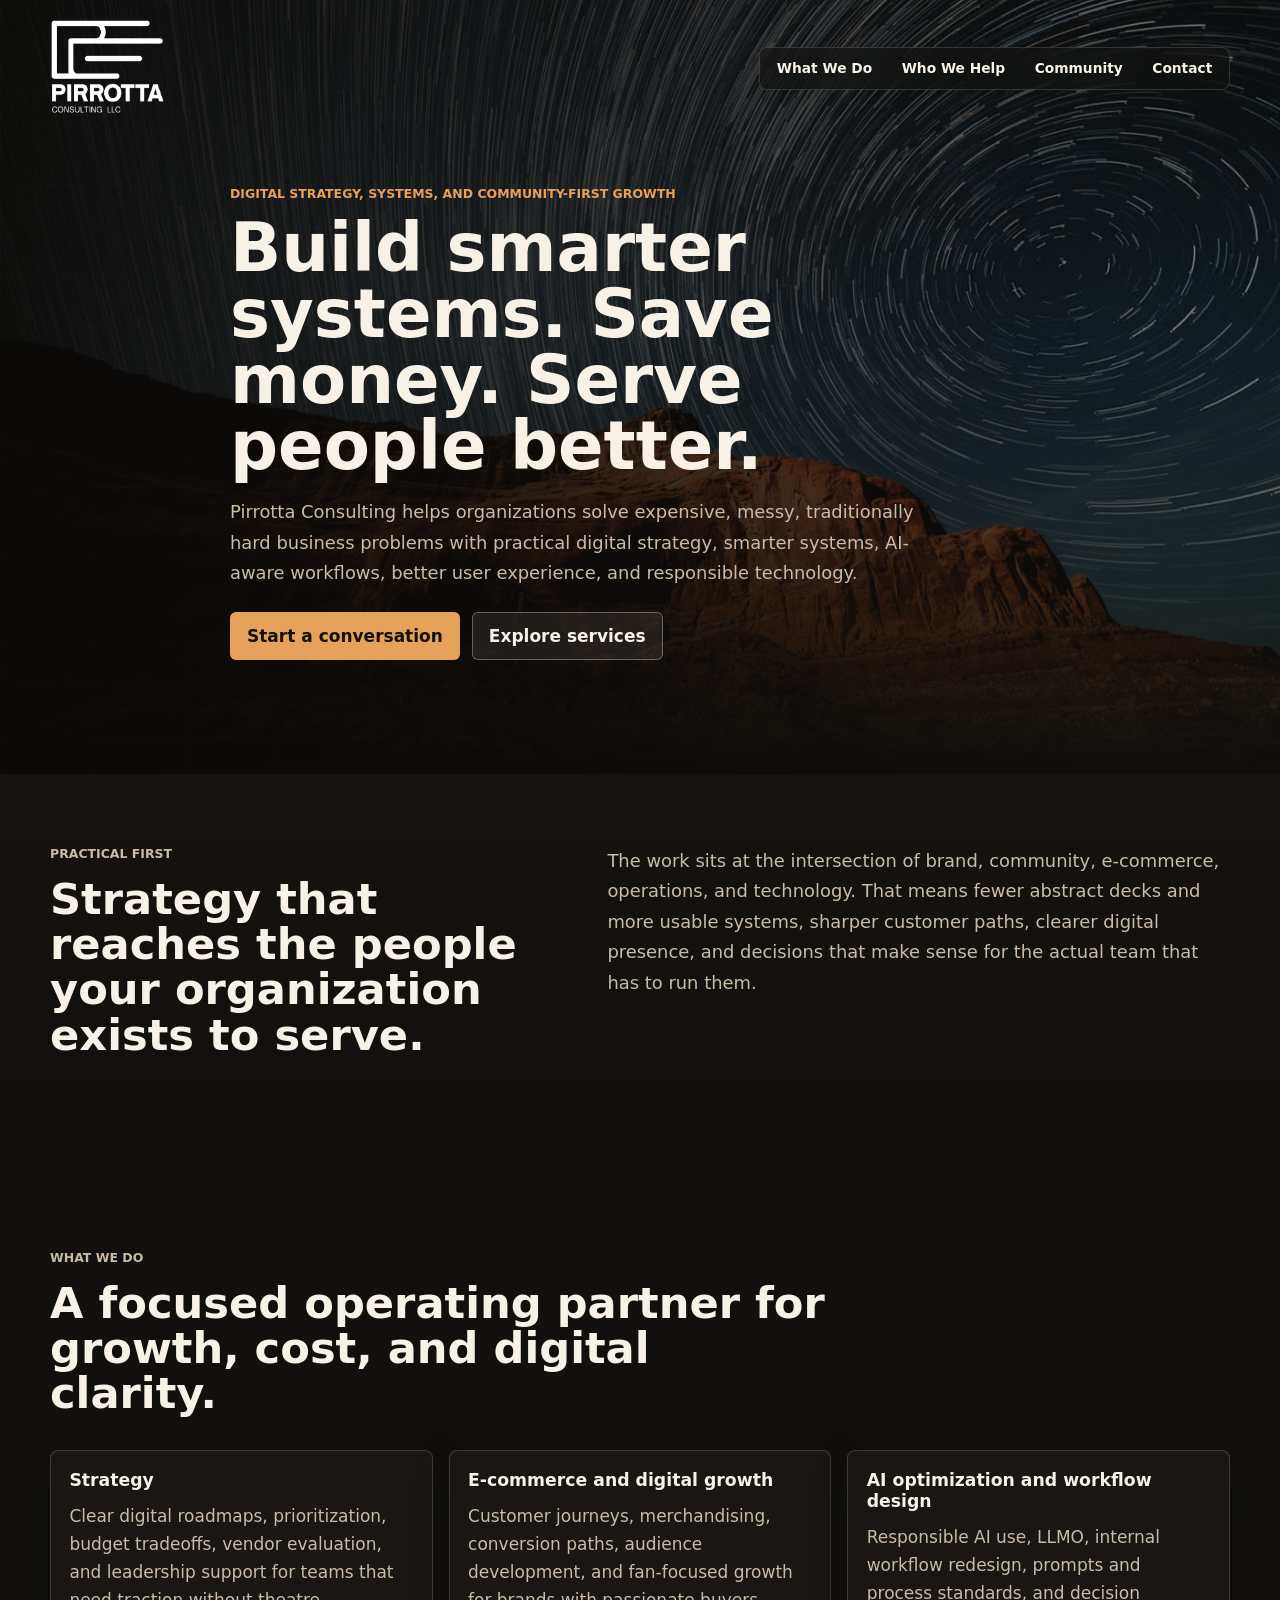
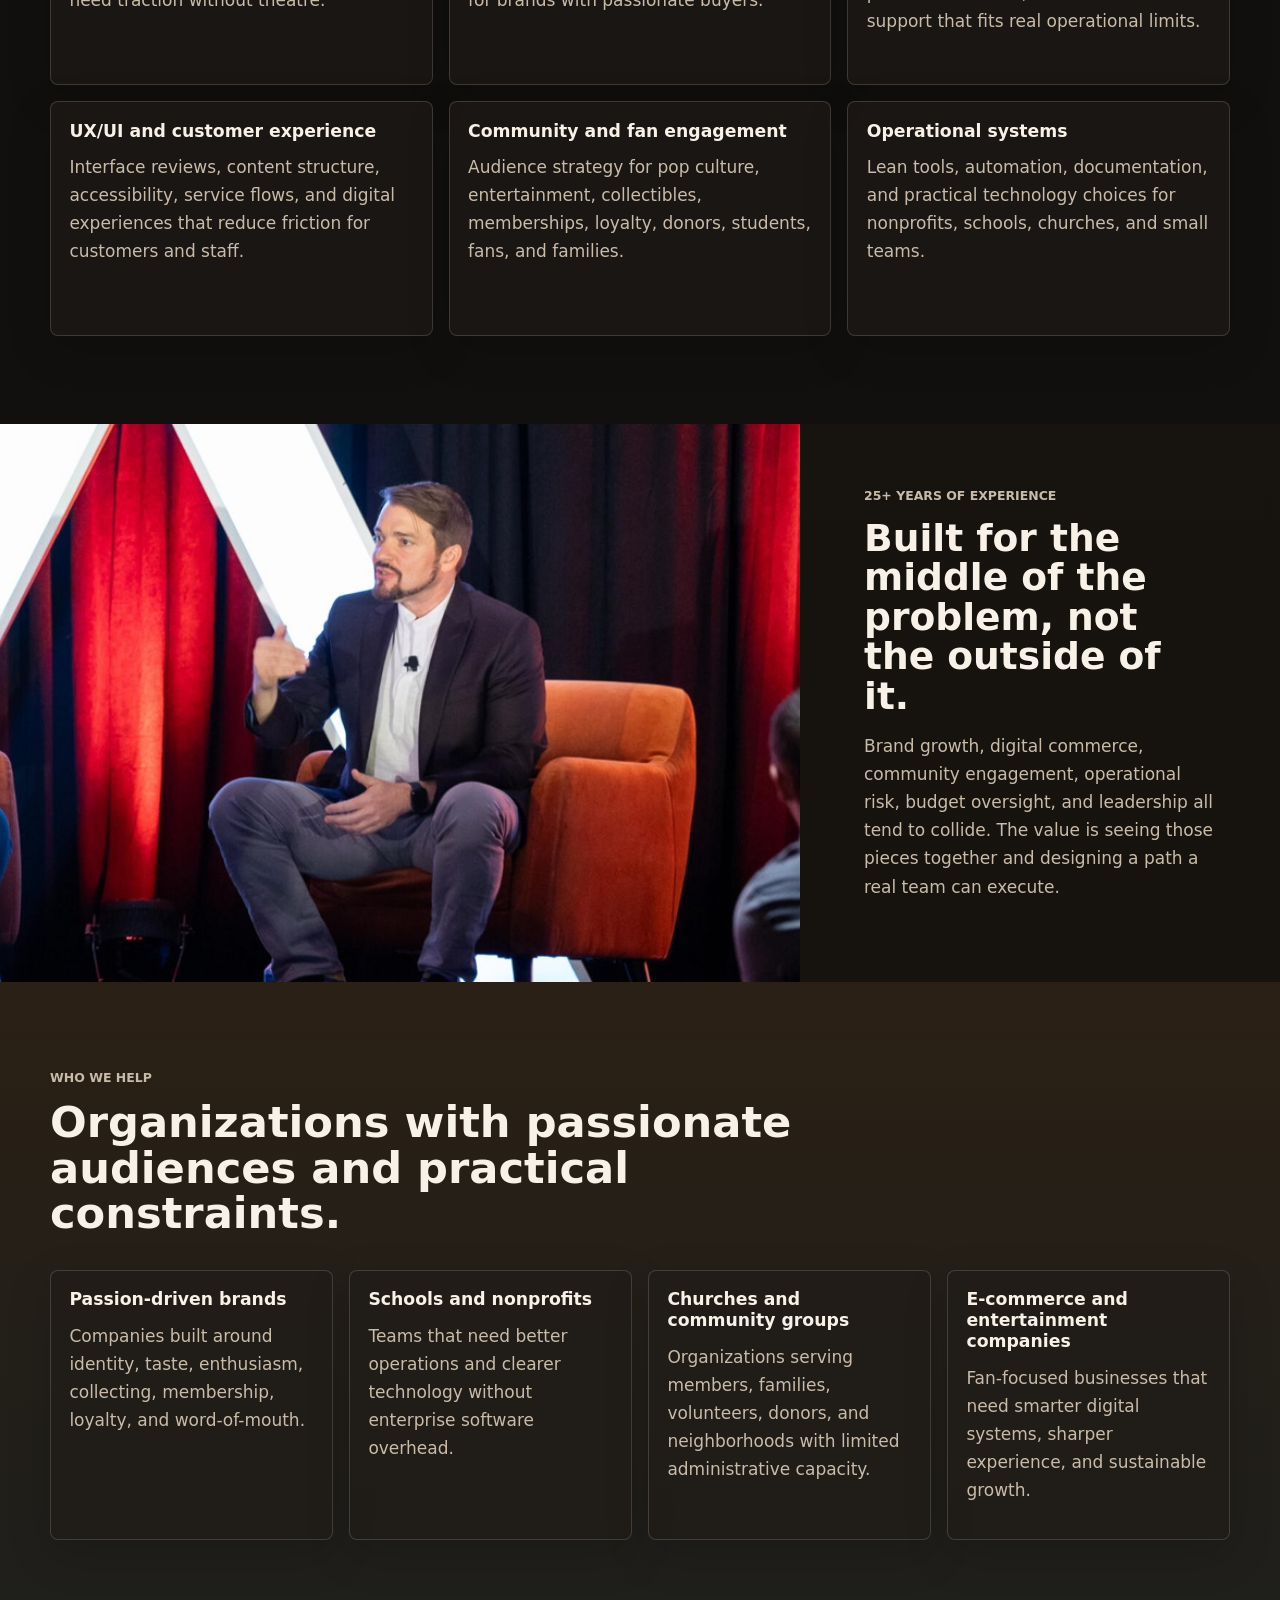
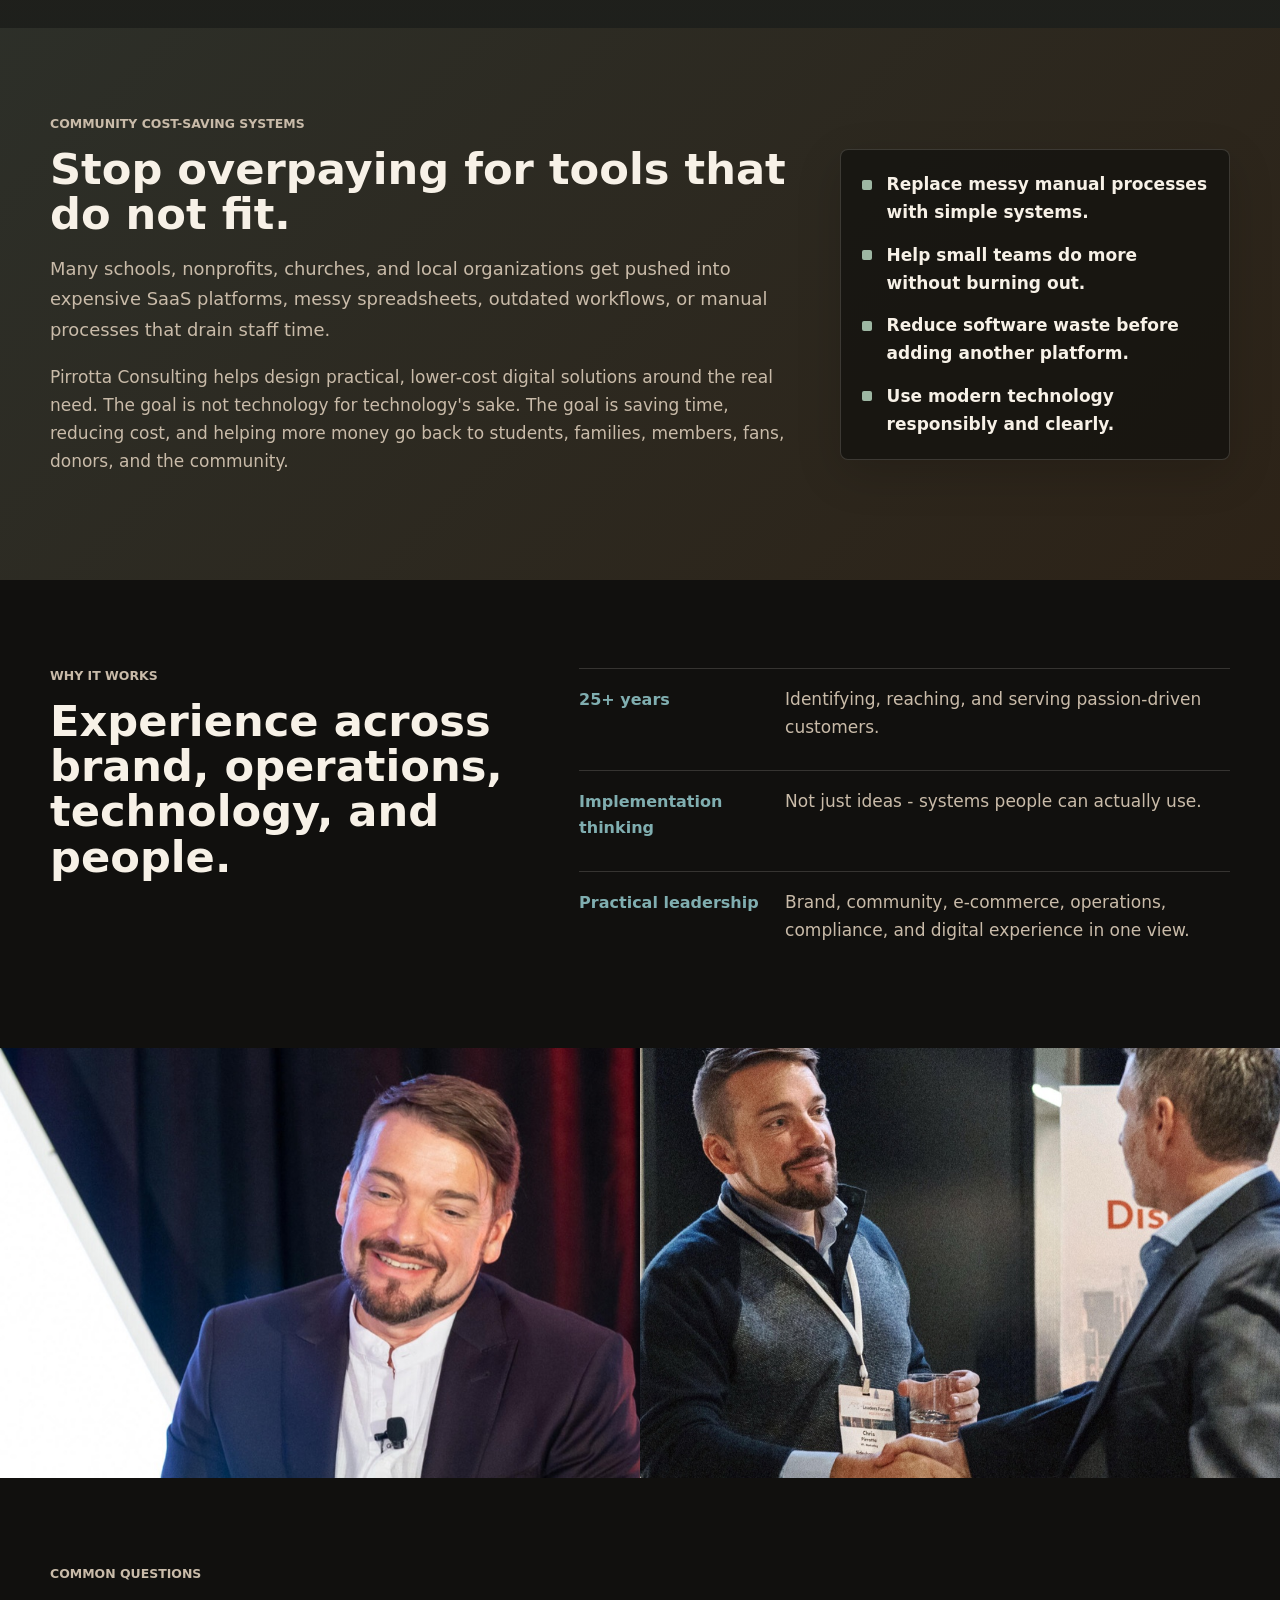
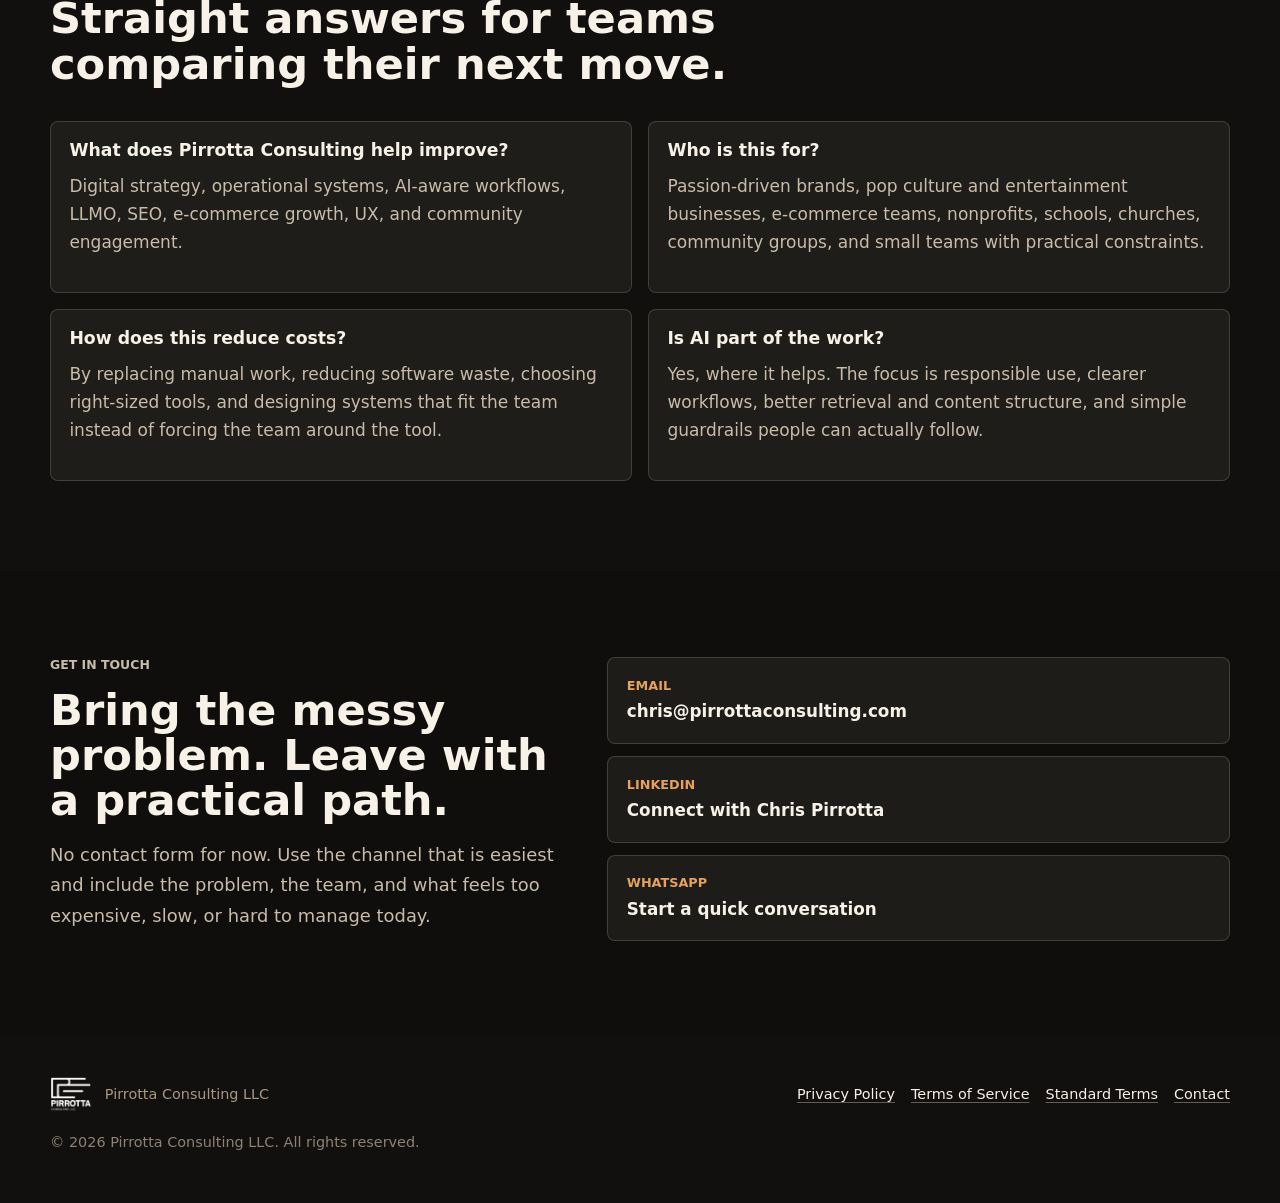
==== index.html @ d0bc9e45 "Improve image framing and discovery metadata" ====
<!doctype html>
<html lang="en">
  <head>
    <meta charset="utf-8">
    <meta name="viewport" content="width=device-width, initial-scale=1">
    <title>Pirrotta Consulting | Digital Strategy, Systems, and Community-First Growth</title>
    <meta name="description" content="Pirrotta Consulting helps passion-driven brands, nonprofits, schools, churches, and small teams build smarter systems, save money, and serve people better.">
    <meta name="author" content="Pirrotta Consulting LLC">
    <meta name="keywords" content="digital strategy, AI workflow design, LLMO, SEO, e-commerce consulting, nonprofit operations, school technology consulting, church systems, UX consulting, community engagement">
    <link rel="canonical" href="https://pirrottaconsulting.com/">
    <meta name="robots" content="index, follow">
    <link rel="alternate" type="text/markdown" href="https://pirrottaconsulting.com/llms.txt" title="LLM-readable summary for Pirrotta Consulting">
    <meta property="og:site_name" content="Pirrotta Consulting">
    <meta property="og:locale" content="en_US">
    <meta property="og:title" content="Pirrotta Consulting | Build smarter systems. Save money. Serve people better.">
    <meta property="og:description" content="Practical digital strategy, AI-aware workflows, e-commerce growth, UX, and operational systems for passion-driven and community-serving teams.">
    <meta property="og:type" content="website">
    <meta property="og:url" content="https://pirrottaconsulting.com/">
    <meta property="og:image" content="https://pirrottaconsulting.com/assets/images/open-graph.jpg">
    <meta property="og:image:width" content="1200">
    <meta property="og:image:height" content="675">
    <meta name="twitter:card" content="summary_large_image">
    <meta name="twitter:title" content="Pirrotta Consulting | Digital Strategy, Systems, and Community-First Growth">
    <meta name="twitter:description" content="Build smarter systems. Save money. Serve people better.">
    <meta name="twitter:image" content="https://pirrottaconsulting.com/assets/images/open-graph.jpg">
    <meta name="theme-color" content="#11100e">
    <link rel="icon" type="image/png" href="assets/images/favicon.png">
    <link rel="apple-touch-icon" href="assets/images/apple-touch-icon.png">
    <link rel="stylesheet" href="assets/css/styles.css?v=20260518-2">
    <script type="application/ld+json">
      {
        "@context": "https://schema.org",
        "@graph": [
          {
            "@type": "ProfessionalService",
            "@id": "https://pirrottaconsulting.com/#organization",
            "name": "Pirrotta Consulting LLC",
            "url": "https://pirrottaconsulting.com/",
            "image": "https://pirrottaconsulting.com/assets/images/open-graph.jpg",
            "description": "Digital strategy, smarter systems, AI-aware workflow design, UX, e-commerce growth, LLMO, SEO, and operational consulting for passion-driven and community-serving organizations.",
            "slogan": "Build smarter systems. Save money. Serve people better.",
            "areaServed": ["United States", "Pennsylvania", "Allentown"],
            "serviceType": [
              "Digital strategy",
              "AI-aware workflow design",
              "LLMO and SEO",
              "E-commerce growth",
              "UX and customer experience",
              "Nonprofit and school operational systems",
              "Community and fan engagement"
            ],
            "address": {
              "@type": "PostalAddress",
              "addressLocality": "Allentown",
              "addressRegion": "PA",
              "addressCountry": "US"
            },
            "sameAs": [
              "https://www.linkedin.com/in/chrispirrotta/"
            ]
          },
          {
            "@type": "WebSite",
            "@id": "https://pirrottaconsulting.com/#website",
            "url": "https://pirrottaconsulting.com/",
            "name": "Pirrotta Consulting",
            "publisher": {
              "@id": "https://pirrottaconsulting.com/#organization"
            },
            "inLanguage": "en-US"
          },
          {
            "@type": "FAQPage",
            "@id": "https://pirrottaconsulting.com/#faq",
            "mainEntity": [
              {
                "@type": "Question",
                "name": "What does Pirrotta Consulting help organizations improve?",
                "acceptedAnswer": {
                  "@type": "Answer",
                  "text": "Pirrotta Consulting helps organizations improve digital strategy, operational systems, AI-aware workflows, e-commerce growth, UX, SEO, LLMO, and community engagement."
                }
              },
              {
                "@type": "Question",
                "name": "Who does Pirrotta Consulting work with?",
                "acceptedAnswer": {
                  "@type": "Answer",
                  "text": "Pirrotta Consulting works with passion-driven brands, pop culture and entertainment businesses, e-commerce companies, nonprofits, schools, churches, community organizations, and small teams."
                }
              },
              {
                "@type": "Question",
                "name": "How can consulting reduce costs for nonprofits, schools, and community groups?",
                "acceptedAnswer": {
                  "@type": "Answer",
                  "text": "The work focuses on replacing manual processes, reducing software waste, choosing right-sized tools, improving workflows, and helping teams redirect more resources back into their mission and community."
                }
              }
            ]
          }
        ]
      }
    </script>
  </head>
  <body>
    <a class="skip-link" href="#main">Skip to content</a>

    <header class="site-header" aria-label="Primary">
      <a class="brand" href="/" aria-label="Pirrotta Consulting home">
        <img src="assets/images/pirrotta-consulting-logo.png" width="169" height="144" alt="Pirrotta Consulting LLC">
      </a>
      <nav class="site-nav" aria-label="Primary navigation">
        <a href="#work">What We Do</a>
        <a href="#who">Who We Help</a>
        <a href="#community">Community</a>
        <a href="#contact">Contact</a>
      </nav>
    </header>

    <main id="main">
      <section class="hero" aria-labelledby="hero-title">
        <div class="hero__media" aria-hidden="true"></div>
        <div class="hero__content">
          <p class="eyebrow">Digital strategy, systems, and community-first growth</p>
          <h1 id="hero-title">Build smarter systems. Save money. Serve people better.</h1>
          <p class="hero__intro">Pirrotta Consulting helps organizations solve expensive, messy, traditionally hard business problems with practical digital strategy, smarter systems, AI-aware workflows, better user experience, and responsible technology.</p>
          <div class="hero__actions" aria-label="Primary actions">
            <a class="button button--primary" href="mailto:chris@pirrottaconsulting.com?subject=Pirrotta%20Consulting%20inquiry">Start a conversation</a>
            <a class="button button--secondary" href="#work">Explore services</a>
          </div>
        </div>
      </section>

      <section class="section section--intro" aria-label="Positioning statement">
        <div class="section__inner split">
          <div>
            <p class="eyebrow">Practical first</p>
            <h2>Strategy that reaches the people your organization exists to serve.</h2>
          </div>
          <p class="lead">The work sits at the intersection of brand, community, e-commerce, operations, and technology. That means fewer abstract decks and more usable systems, sharper customer paths, clearer digital presence, and decisions that make sense for the actual team that has to run them.</p>
        </div>
      </section>

      <section class="section" id="work" aria-labelledby="work-title">
        <div class="section__inner">
          <div class="section-heading">
            <p class="eyebrow">What we do</p>
            <h2 id="work-title">A focused operating partner for growth, cost, and digital clarity.</h2>
          </div>
          <div class="card-grid card-grid--three">
            <article class="card">
              <h3>Strategy</h3>
              <p>Clear digital roadmaps, prioritization, budget tradeoffs, vendor evaluation, and leadership support for teams that need traction without theatre.</p>
            </article>
            <article class="card">
              <h3>E-commerce and digital growth</h3>
              <p>Customer journeys, merchandising, conversion paths, audience development, and fan-focused growth for brands with passionate buyers.</p>
            </article>
            <article class="card">
              <h3>AI optimization and workflow design</h3>
              <p>Responsible AI use, LLMO, internal workflow redesign, prompts and process standards, and decision support that fits real operational limits.</p>
            </article>
            <article class="card">
              <h3>UX/UI and customer experience</h3>
              <p>Interface reviews, content structure, accessibility, service flows, and digital experiences that reduce friction for customers and staff.</p>
            </article>
            <article class="card">
              <h3>Community and fan engagement</h3>
              <p>Audience strategy for pop culture, entertainment, collectibles, memberships, loyalty, donors, students, fans, and families.</p>
            </article>
            <article class="card">
              <h3>Operational systems</h3>
              <p>Lean tools, automation, documentation, and practical technology choices for nonprofits, schools, churches, and small teams.</p>
            </article>
          </div>
        </div>
      </section>

      <section class="feature-band" id="experience" aria-label="Experience">
        <div class="feature-band__image">
          <img src="assets/images/chris-pirrotta-affiliate-summit.jpg" width="1600" height="512" alt="Chris Pirrotta speaking on stage at Affiliate Summit 2023 in New York City" loading="lazy" decoding="async">
        </div>
        <div class="feature-band__copy">
          <p class="eyebrow">25+ years of experience</p>
          <h2>Built for the middle of the problem, not the outside of it.</h2>
          <p>Brand growth, digital commerce, community engagement, operational risk, budget oversight, and leadership all tend to collide. The value is seeing those pieces together and designing a path a real team can execute.</p>
        </div>
      </section>

      <section class="section section--warm" id="who" aria-labelledby="who-title">
        <div class="section__inner">
          <div class="section-heading">
            <p class="eyebrow">Who we help</p>
            <h2 id="who-title">Organizations with passionate audiences and practical constraints.</h2>
          </div>
          <div class="audience-grid">
            <article class="audience">
              <h3>Passion-driven brands</h3>
              <p>Companies built around identity, taste, enthusiasm, collecting, membership, loyalty, and word-of-mouth.</p>
            </article>
            <article class="audience">
              <h3>Schools and nonprofits</h3>
              <p>Teams that need better operations and clearer technology without enterprise software overhead.</p>
            </article>
            <article class="audience">
              <h3>Churches and community groups</h3>
              <p>Organizations serving members, families, volunteers, donors, and neighborhoods with limited administrative capacity.</p>
            </article>
            <article class="audience">
              <h3>E-commerce and entertainment companies</h3>
              <p>Fan-focused businesses that need smarter digital systems, sharper experience, and sustainable growth.</p>
            </article>
          </div>
        </div>
      </section>

      <section class="section section--community" id="community" aria-labelledby="community-title">
        <div class="section__inner community-layout">
          <div>
            <p class="eyebrow">Community cost-saving systems</p>
            <h2 id="community-title">Stop overpaying for tools that do not fit.</h2>
            <p class="lead">Many schools, nonprofits, churches, and local organizations get pushed into expensive SaaS platforms, messy spreadsheets, outdated workflows, or manual processes that drain staff time.</p>
            <p>Pirrotta Consulting helps design practical, lower-cost digital solutions around the real need. The goal is not technology for technology's sake. The goal is saving time, reducing cost, and helping more money go back to students, families, members, fans, donors, and the community.</p>
          </div>
          <div class="check-panel" aria-label="Community outcomes">
            <ul class="check-list">
              <li>Replace messy manual processes with simple systems.</li>
              <li>Help small teams do more without burning out.</li>
              <li>Reduce software waste before adding another platform.</li>
              <li>Use modern technology responsibly and clearly.</li>
            </ul>
          </div>
        </div>
      </section>

      <section class="section" aria-labelledby="why-title">
        <div class="section__inner split split--wide">
          <div>
            <p class="eyebrow">Why it works</p>
            <h2 id="why-title">Experience across brand, operations, technology, and people.</h2>
          </div>
          <div class="proof-list">
            <div class="proof-item">
              <strong>25+ years</strong>
              <span>Identifying, reaching, and serving passion-driven customers.</span>
            </div>
            <div class="proof-item">
              <strong>Implementation thinking</strong>
              <span>Not just ideas - systems people can actually use.</span>
            </div>
            <div class="proof-item">
              <strong>Practical leadership</strong>
              <span>Brand, community, e-commerce, operations, compliance, and digital experience in one view.</span>
            </div>
          </div>
        </div>
      </section>

      <section class="image-pair" id="experience-photos" aria-label="Speaking and consulting photography">
        <img src="assets/images/chris-pirrotta-speaking.jpg" width="1600" height="580" alt="Chris Pirrotta speaking at Affiliate Summit 2023" loading="lazy" decoding="async">
        <img src="assets/images/chris-pirrotta-gelf.jpg" width="1600" height="733" alt="Chris Pirrotta in conversation at GELF 2023 in New York City" loading="lazy" decoding="async">
      </section>

      <section class="section" id="faq" aria-labelledby="faq-title">
        <div class="section__inner">
          <div class="section-heading">
            <p class="eyebrow">Common questions</p>
            <h2 id="faq-title">Straight answers for teams comparing their next move.</h2>
          </div>
          <div class="faq-grid">
            <article class="faq-item">
              <h3>What does Pirrotta Consulting help improve?</h3>
              <p>Digital strategy, operational systems, AI-aware workflows, LLMO, SEO, e-commerce growth, UX, and community engagement.</p>
            </article>
            <article class="faq-item">
              <h3>Who is this for?</h3>
              <p>Passion-driven brands, pop culture and entertainment businesses, e-commerce teams, nonprofits, schools, churches, community groups, and small teams with practical constraints.</p>
            </article>
            <article class="faq-item">
              <h3>How does this reduce costs?</h3>
              <p>By replacing manual work, reducing software waste, choosing right-sized tools, and designing systems that fit the team instead of forcing the team around the tool.</p>
            </article>
            <article class="faq-item">
              <h3>Is AI part of the work?</h3>
              <p>Yes, where it helps. The focus is responsible use, clearer workflows, better retrieval and content structure, and simple guardrails people can actually follow.</p>
            </article>
          </div>
        </div>
      </section>

      <section class="section section--contact" id="contact" aria-labelledby="contact-title">
        <div class="section__inner contact-layout">
          <div>
            <p class="eyebrow">Get in touch</p>
            <h2 id="contact-title">Bring the messy problem. Leave with a practical path.</h2>
            <p class="lead">No contact form for now. Use the channel that is easiest and include the problem, the team, and what feels too expensive, slow, or hard to manage today.</p>
          </div>
          <div class="contact-actions" aria-label="Contact links">
            <a class="contact-link" href="mailto:chris@pirrottaconsulting.com?subject=Pirrotta%20Consulting%20inquiry">
              <span>Email</span>
              <strong>chris@pirrottaconsulting.com</strong>
            </a>
            <a class="contact-link" href="https://www.linkedin.com/in/chrispirrotta/">
              <span>LinkedIn</span>
              <strong>Connect with Chris Pirrotta</strong>
            </a>
            <a class="contact-link" href="https://wa.me/16103901028?text=Greetings">
              <span>WhatsApp</span>
              <strong>Start a quick conversation</strong>
            </a>
          </div>
        </div>
      </section>
    </main>

    <footer class="site-footer">
      <div class="footer-brand">
        <img src="assets/images/pirrotta-consulting-mark.png" width="90" height="76" alt="" aria-hidden="true">
        <p>Pirrotta Consulting LLC</p>
      </div>
      <nav class="footer-links" aria-label="Footer navigation">
        <a href="privacy.html">Privacy Policy</a>
        <a href="terms.html">Terms of Service</a>
        <a href="standard-terms.html">Standard Terms</a>
        <a href="mailto:chris@pirrottaconsulting.com?subject=Pirrotta%20Consulting%20inquiry">Contact</a>
      </nav>
      <p class="copyright">&copy; 2026 Pirrotta Consulting LLC. All rights reserved.</p>
    </footer>
  </body>
</html>
---- assets/css/styles.css ----
:root {
  color-scheme: dark;
  --ink: #f7f1e7;
  --muted: #c9bba9;
  --soft: #a99682;
  --black: #11100e;
  --deep: #181513;
  --panel: rgba(28, 24, 21, 0.86);
  --panel-solid: #201c18;
  --line: rgba(247, 241, 231, 0.16);
  --copper: #c98545;
  --copper-strong: #e6a15a;
  --sage: #9eb7a3;
  --teal: #80aeb0;
  --paper: #fbf4e9;
  --paper-ink: #251e18;
  --max: 1180px;
  --shadow: 0 24px 70px rgba(0, 0, 0, 0.32);
}

* {
  box-sizing: border-box;
}

html {
  scroll-behavior: smooth;
}

body {
  margin: 0;
  background: var(--black);
  color: var(--ink);
  font-family: Inter, ui-sans-serif, system-ui, -apple-system, BlinkMacSystemFont, "Segoe UI", sans-serif;
  font-size: 17px;
  line-height: 1.65;
  text-rendering: optimizeLegibility;
  -webkit-font-smoothing: antialiased;
}

img {
  display: block;
  max-width: 100%;
  height: auto;
}

a {
  color: inherit;
}

a:focus-visible,
button:focus-visible {
  outline: 3px solid var(--copper-strong);
  outline-offset: 4px;
}

::selection {
  background: var(--copper);
  color: #130e09;
}

.skip-link {
  position: fixed;
  top: 1rem;
  left: 1rem;
  z-index: 20;
  transform: translateY(-150%);
  background: var(--paper);
  color: var(--paper-ink);
  padding: 0.7rem 1rem;
  border-radius: 6px;
  font-weight: 800;
  text-decoration: none;
}

.skip-link:focus {
  transform: translateY(0);
}

.site-header {
  position: absolute;
  top: 0;
  left: 0;
  right: 0;
  z-index: 10;
  display: flex;
  align-items: center;
  justify-content: space-between;
  gap: 1rem;
  width: min(100% - 2rem, var(--max));
  margin: 0 auto;
  padding: 1.2rem 0;
}

.brand {
  display: inline-flex;
  align-items: center;
  text-decoration: none;
}

.brand img {
  width: 116px;
  height: auto;
}

.site-nav {
  display: flex;
  align-items: center;
  flex-wrap: wrap;
  justify-content: flex-end;
  gap: 0.35rem;
  padding: 0.3rem;
  background: rgba(17, 16, 14, 0.58);
  border: 1px solid rgba(247, 241, 231, 0.15);
  border-radius: 8px;
  backdrop-filter: blur(14px);
}

.site-nav a {
  padding: 0.55rem 0.75rem;
  border-radius: 6px;
  color: var(--ink);
  font-size: 0.86rem;
  font-weight: 800;
  line-height: 1;
  text-decoration: none;
}

.site-nav a:hover {
  background: rgba(247, 241, 231, 0.1);
}

.hero {
  position: relative;
  min-height: 86svh;
  display: grid;
  align-items: center;
  overflow: hidden;
  isolation: isolate;
  padding: 9.5rem 1rem 5rem;
}

.hero__media {
  position: absolute;
  inset: 0;
  z-index: -2;
  background-image:
    linear-gradient(90deg, rgba(12, 10, 8, 0.96) 0%, rgba(12, 10, 8, 0.76) 42%, rgba(12, 10, 8, 0.3) 100%),
    linear-gradient(180deg, rgba(12, 10, 8, 0.28) 0%, rgba(12, 10, 8, 0.18) 45%, #11100e 100%),
    url("../images/site-background.jpg");
  background-position: center, center, center right;
  background-size: cover;
}

.hero::after {
  content: "";
  position: absolute;
  inset: 0;
  z-index: -1;
  background-image:
    linear-gradient(rgba(255, 255, 255, 0.045) 1px, transparent 1px),
    linear-gradient(90deg, rgba(255, 255, 255, 0.035) 1px, transparent 1px);
  background-size: 92px 92px;
  mask-image: linear-gradient(90deg, #000 0%, transparent 70%);
  opacity: 0.35;
}

.hero__content {
  width: min(100%, var(--max));
  margin: 0 auto;
  max-width: 820px;
}

.eyebrow {
  margin: 0 0 0.9rem;
  color: var(--copper-strong);
  font-size: 0.78rem;
  font-weight: 900;
  line-height: 1.3;
  text-transform: uppercase;
}

h1,
h2,
h3,
p {
  margin-top: 0;
}

h1 {
  max-width: 780px;
  margin-bottom: 1.1rem;
  font-size: 4.2rem;
  line-height: 0.98;
  font-weight: 900;
}

h2 {
  margin-bottom: 1rem;
  font-size: 2.7rem;
  line-height: 1.05;
  font-weight: 900;
}

h3 {
  margin-bottom: 0.7rem;
  font-size: 1.08rem;
  line-height: 1.22;
  font-weight: 900;
}

.hero__intro,
.lead {
  color: var(--muted);
  font-size: 1.12rem;
  line-height: 1.7;
}

.hero__intro {
  max-width: 720px;
  margin-bottom: 1.5rem;
}

.hero__actions,
.contact-actions {
  display: flex;
  flex-wrap: wrap;
  gap: 0.75rem;
}

.button {
  display: inline-flex;
  align-items: center;
  justify-content: center;
  min-height: 48px;
  padding: 0.78rem 1rem;
  border: 1px solid transparent;
  border-radius: 6px;
  font-weight: 900;
  line-height: 1.15;
  text-decoration: none;
  transition: transform 180ms ease, background-color 180ms ease, border-color 180ms ease;
}

.button:hover {
  transform: translateY(-2px);
}

.button--primary {
  background: var(--copper-strong);
  color: #16100a;
}

.button--secondary {
  border-color: rgba(247, 241, 231, 0.32);
  background: rgba(247, 241, 231, 0.08);
  color: var(--ink);
}

.section {
  padding: 5.5rem 1rem;
  background: var(--black);
}

.section--intro {
  padding-top: 4.5rem;
  background: linear-gradient(180deg, #15120f 0%, var(--black) 100%);
}

.section--warm {
  background:
    linear-gradient(180deg, rgba(201, 133, 69, 0.11) 0%, rgba(128, 174, 176, 0.08) 100%),
    #16130f;
}

.section--community {
  background:
    linear-gradient(135deg, rgba(158, 183, 163, 0.16) 0%, rgba(201, 133, 69, 0.12) 100%),
    #171511;
}

.section--contact {
  background: #0f0e0c;
}

.section__inner {
  width: min(100%, var(--max));
  margin: 0 auto;
}

.split {
  display: grid;
  grid-template-columns: 0.9fr 1.1fr;
  gap: 3rem;
  align-items: start;
}

.split--wide {
  grid-template-columns: 0.85fr 1.15fr;
}

.section-heading {
  max-width: 780px;
  margin-bottom: 2.1rem;
}

.card-grid {
  display: grid;
  gap: 1rem;
}

.card-grid--three {
  grid-template-columns: repeat(3, minmax(0, 1fr));
}

.card,
.audience,
.check-panel {
  border: 1px solid var(--line);
  border-radius: 8px;
  background: var(--panel);
  box-shadow: 0 14px 45px rgba(0, 0, 0, 0.16);
}

.card {
  min-height: 235px;
  padding: 1.15rem;
}

.card p,
.audience p,
.feature-band__copy p,
.section p,
.proof-item span {
  color: var(--muted);
}

.feature-band {
  display: grid;
  grid-template-columns: 1.25fr 0.75fr;
  min-height: 520px;
  background: var(--deep);
}

.feature-band__image {
  min-height: 520px;
  overflow: hidden;
}

.feature-band__image img {
  width: 100%;
  height: 100%;
  object-fit: cover;
  object-position: 88% 50%;
}

.feature-band__copy {
  display: flex;
  flex-direction: column;
  justify-content: center;
  padding: 4rem;
  background:
    linear-gradient(180deg, rgba(22, 19, 15, 0.92), rgba(22, 19, 15, 0.98)),
    var(--panel-solid);
}

.feature-band__copy h2 {
  font-size: 2.35rem;
}

.audience-grid {
  display: grid;
  grid-template-columns: repeat(4, minmax(0, 1fr));
  gap: 1rem;
}

.audience {
  padding: 1.15rem;
  background: rgba(32, 28, 24, 0.72);
}

.community-layout {
  display: grid;
  grid-template-columns: minmax(0, 1fr) 390px;
  gap: 3rem;
  align-items: center;
}

.check-panel {
  padding: 1.3rem;
  background: rgba(17, 16, 14, 0.7);
}

.check-list {
  display: grid;
  gap: 0.9rem;
  margin: 0;
  padding: 0;
  list-style: none;
}

.check-list li {
  position: relative;
  padding-left: 1.55rem;
  color: var(--ink);
  font-weight: 800;
}

.check-list li::before {
  content: "";
  position: absolute;
  left: 0;
  top: 0.58rem;
  width: 0.62rem;
  height: 0.62rem;
  border-radius: 2px;
  background: var(--sage);
}

.proof-list {
  display: grid;
  gap: 0.8rem;
}

.proof-item {
  display: grid;
  grid-template-columns: 190px minmax(0, 1fr);
  gap: 1rem;
  align-items: baseline;
  padding: 1rem 0;
  border-top: 1px solid var(--line);
}

.proof-item strong {
  color: var(--teal);
  font-size: 1rem;
}

.image-pair {
  display: grid;
  grid-template-columns: 1fr 1fr;
  gap: 0;
  background: var(--black);
}

.image-pair img {
  width: 100%;
  height: 430px;
  object-fit: cover;
}

.image-pair img:first-child {
  object-position: 79% 46%;
}

.image-pair img:last-child {
  object-position: 28% 42%;
}

.faq-grid {
  display: grid;
  grid-template-columns: repeat(2, minmax(0, 1fr));
  gap: 1rem;
}

.faq-item {
  padding: 1.15rem;
  border: 1px solid var(--line);
  border-radius: 8px;
  background: rgba(247, 241, 231, 0.055);
}

.faq-item p {
  color: var(--muted);
}

.contact-layout {
  display: grid;
  grid-template-columns: 0.9fr 1.1fr;
  gap: 3rem;
  align-items: start;
}

.contact-actions {
  flex-direction: column;
}

.contact-link {
  display: block;
  padding: 1.05rem 1.15rem;
  border: 1px solid var(--line);
  border-radius: 8px;
  background: rgba(247, 241, 231, 0.06);
  text-decoration: none;
  transition: transform 180ms ease, border-color 180ms ease, background-color 180ms ease;
}

.contact-link:hover {
  transform: translateY(-2px);
  border-color: rgba(230, 161, 90, 0.55);
  background: rgba(230, 161, 90, 0.1);
}

.contact-link span {
  display: block;
  color: var(--copper-strong);
  font-size: 0.8rem;
  font-weight: 900;
  text-transform: uppercase;
}

.contact-link strong {
  display: block;
  margin-top: 0.15rem;
  overflow-wrap: anywhere;
  font-size: 1.05rem;
}

.site-footer {
  display: grid;
  grid-template-columns: 1fr auto;
  gap: 1.2rem 2rem;
  align-items: center;
  width: min(100% - 2rem, var(--max));
  margin: 0 auto;
  padding: 2.5rem 0 3rem;
  color: var(--soft);
  font-size: 0.9rem;
}

.footer-brand {
  display: flex;
  align-items: center;
  gap: 0.8rem;
}

.footer-brand img {
  width: 42px;
  height: auto;
}

.footer-brand p,
.copyright {
  margin: 0;
}

.footer-links {
  display: flex;
  flex-wrap: wrap;
  justify-content: flex-end;
  gap: 0.8rem 1rem;
}

.footer-links a {
  color: var(--ink);
  text-decoration-color: rgba(247, 241, 231, 0.35);
  text-underline-offset: 0.22em;
}

.copyright {
  grid-column: 1 / -1;
  color: #8f8173;
}

.legal-page {
  background: var(--paper);
  color: var(--paper-ink);
}

.legal-page .site-header {
  position: static;
  padding: 1rem 0;
}

.legal-page .brand {
  padding: 0.35rem;
  background: var(--black);
  border-radius: 8px;
}

.legal-page .site-nav {
  background: rgba(37, 30, 24, 0.08);
  border-color: rgba(37, 30, 24, 0.16);
  backdrop-filter: none;
}

.legal-page .site-nav a {
  color: var(--paper-ink);
}

.legal-main {
  width: min(100% - 2rem, 920px);
  margin: 0 auto;
  padding: 3rem 0 5rem;
}

.legal-main h1 {
  margin-bottom: 0.5rem;
  color: var(--paper-ink);
  font-size: 3.1rem;
  line-height: 1.05;
}

.legal-main h2 {
  margin-top: 2rem;
  color: var(--paper-ink);
  font-size: 1.45rem;
  line-height: 1.2;
}

.legal-main p,
.legal-main li {
  color: #46392f;
}

.legal-main ol {
  padding-left: 1.35rem;
}

.legal-main a {
  color: #6f3f17;
}

.legal-page .site-footer {
  border-top: 1px solid rgba(37, 30, 24, 0.16);
  color: #6d5e51;
}

.legal-page .footer-links a {
  color: var(--paper-ink);
}

@media (max-width: 980px) {
  h1 {
    font-size: 3.15rem;
  }

  h2 {
    font-size: 2.15rem;
  }

  .split,
  .split--wide,
  .community-layout,
  .contact-layout {
    grid-template-columns: 1fr;
  }

  .card-grid--three,
  .audience-grid {
    grid-template-columns: repeat(2, minmax(0, 1fr));
  }

  .feature-band {
    grid-template-columns: 1fr;
  }

  .feature-band__image {
    min-height: 360px;
  }

  .feature-band__copy {
    padding: 3rem 1.5rem;
  }

  .image-pair img {
    height: 340px;
  }

  .faq-grid {
    grid-template-columns: 1fr;
  }
}

@media (max-width: 680px) {
  body {
    font-size: 16px;
  }

  .site-header {
    align-items: flex-start;
    width: min(100% - 1.1rem, var(--max));
    padding-top: 0.8rem;
  }

  .brand img {
    width: 86px;
  }

  .site-nav {
    max-width: 230px;
    gap: 0.25rem;
    padding: 0.25rem;
  }

  .site-nav a {
    padding: 0.45rem 0.5rem;
    font-size: 0.74rem;
  }

  .hero {
    min-height: 86svh;
    padding: 7.4rem 1rem 3.5rem;
  }

  .hero__media {
    background-image:
      linear-gradient(180deg, rgba(12, 10, 8, 0.92) 0%, rgba(12, 10, 8, 0.64) 44%, rgba(12, 10, 8, 0.86) 100%),
      url("../images/site-background.jpg");
    background-position: center, center;
  }

  h1 {
    font-size: 2.42rem;
    line-height: 1.02;
  }

  h2 {
    font-size: 1.82rem;
    line-height: 1.1;
  }

  .hero__intro,
  .lead {
    font-size: 1rem;
  }

  .button {
    width: 100%;
  }

  .section {
    padding: 4rem 1rem;
  }

  .card-grid--three,
  .audience-grid,
  .image-pair {
    grid-template-columns: 1fr;
  }

  .card {
    min-height: 0;
  }

  .proof-item {
    grid-template-columns: 1fr;
    gap: 0.25rem;
  }

  .image-pair img {
    height: 270px;
  }

  .feature-band__image img {
    object-position: 88% 50%;
  }

  .image-pair img:first-child {
    object-position: 82% 48%;
  }

  .image-pair img:last-child {
    object-position: 24% 42%;
  }

  .site-footer {
    grid-template-columns: 1fr;
  }

  .footer-links {
    justify-content: flex-start;
  }

  .legal-main h1 {
    font-size: 2.25rem;
  }
}

@media (prefers-reduced-motion: reduce) {
  *,
  *::before,
  *::after {
    scroll-behavior: auto !important;
    transition-duration: 0.01ms !important;
    animation-duration: 0.01ms !important;
    animation-iteration-count: 1 !important;
  }
}
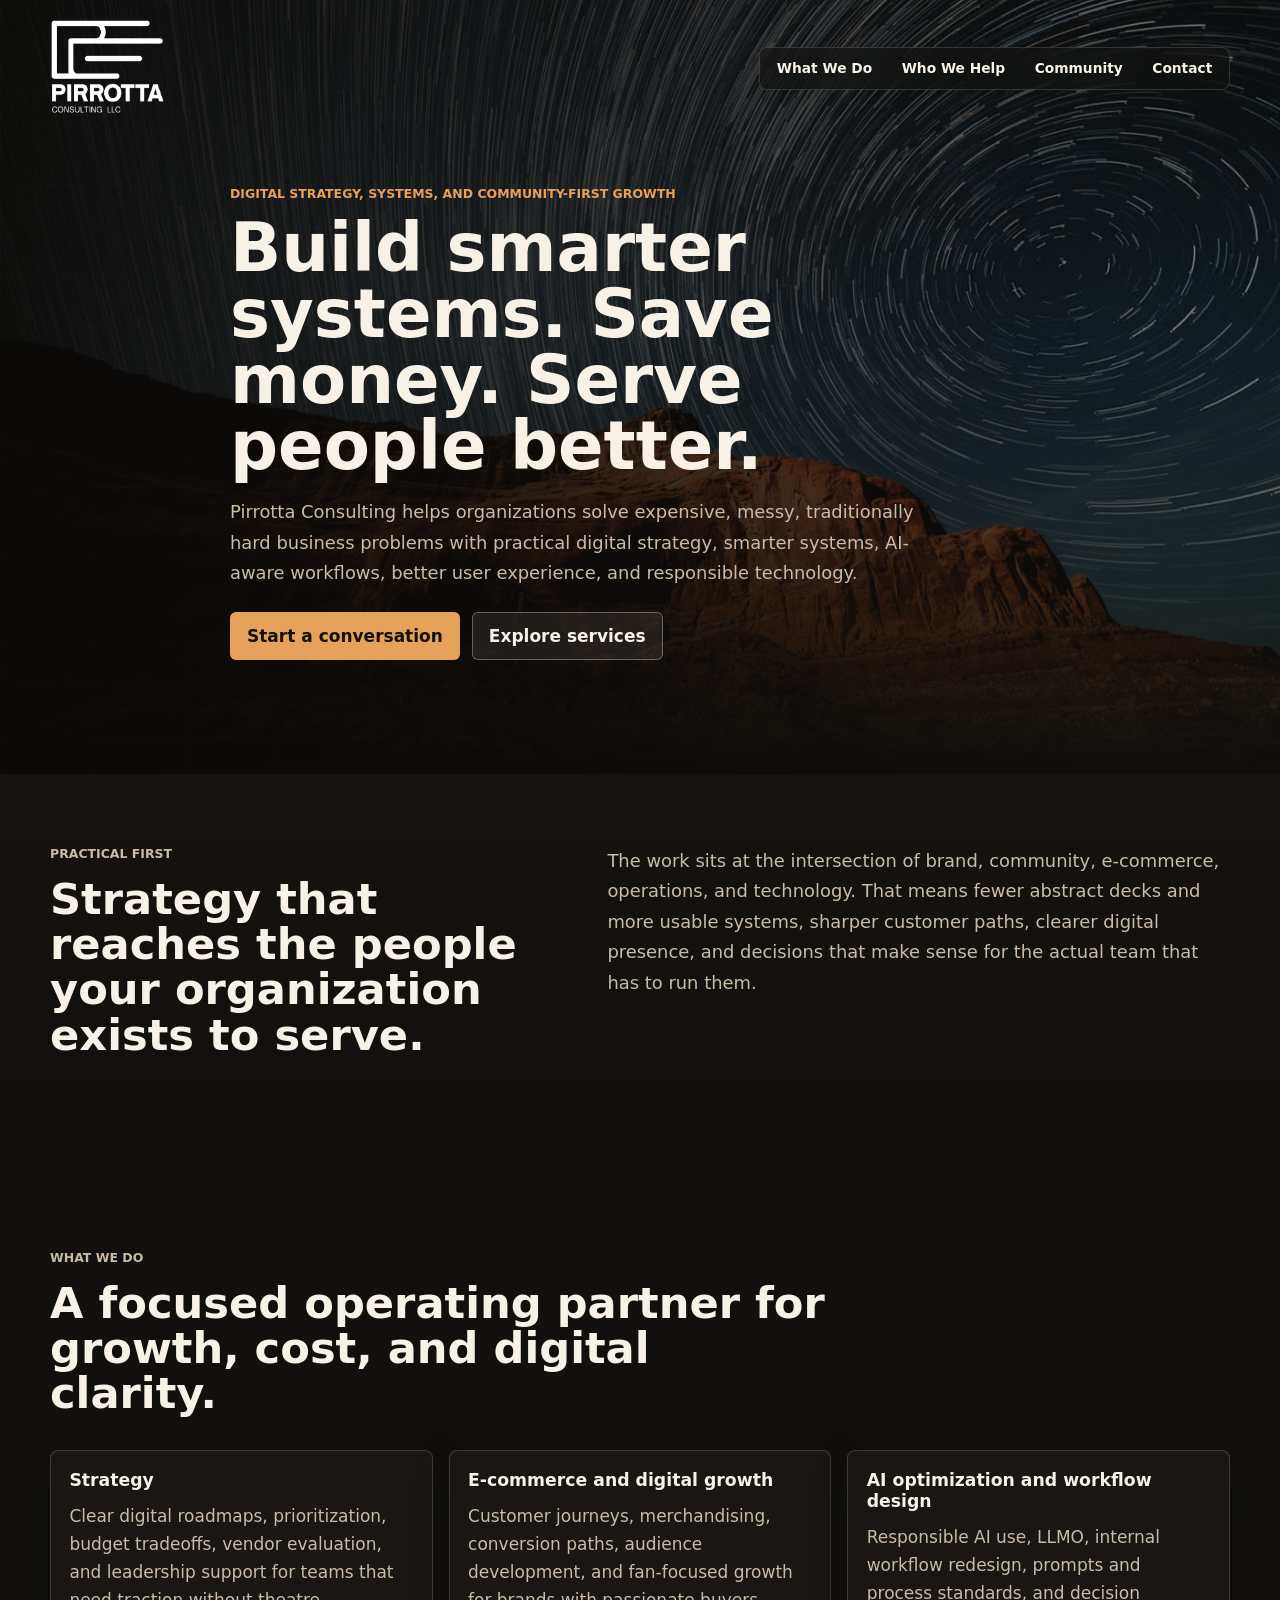
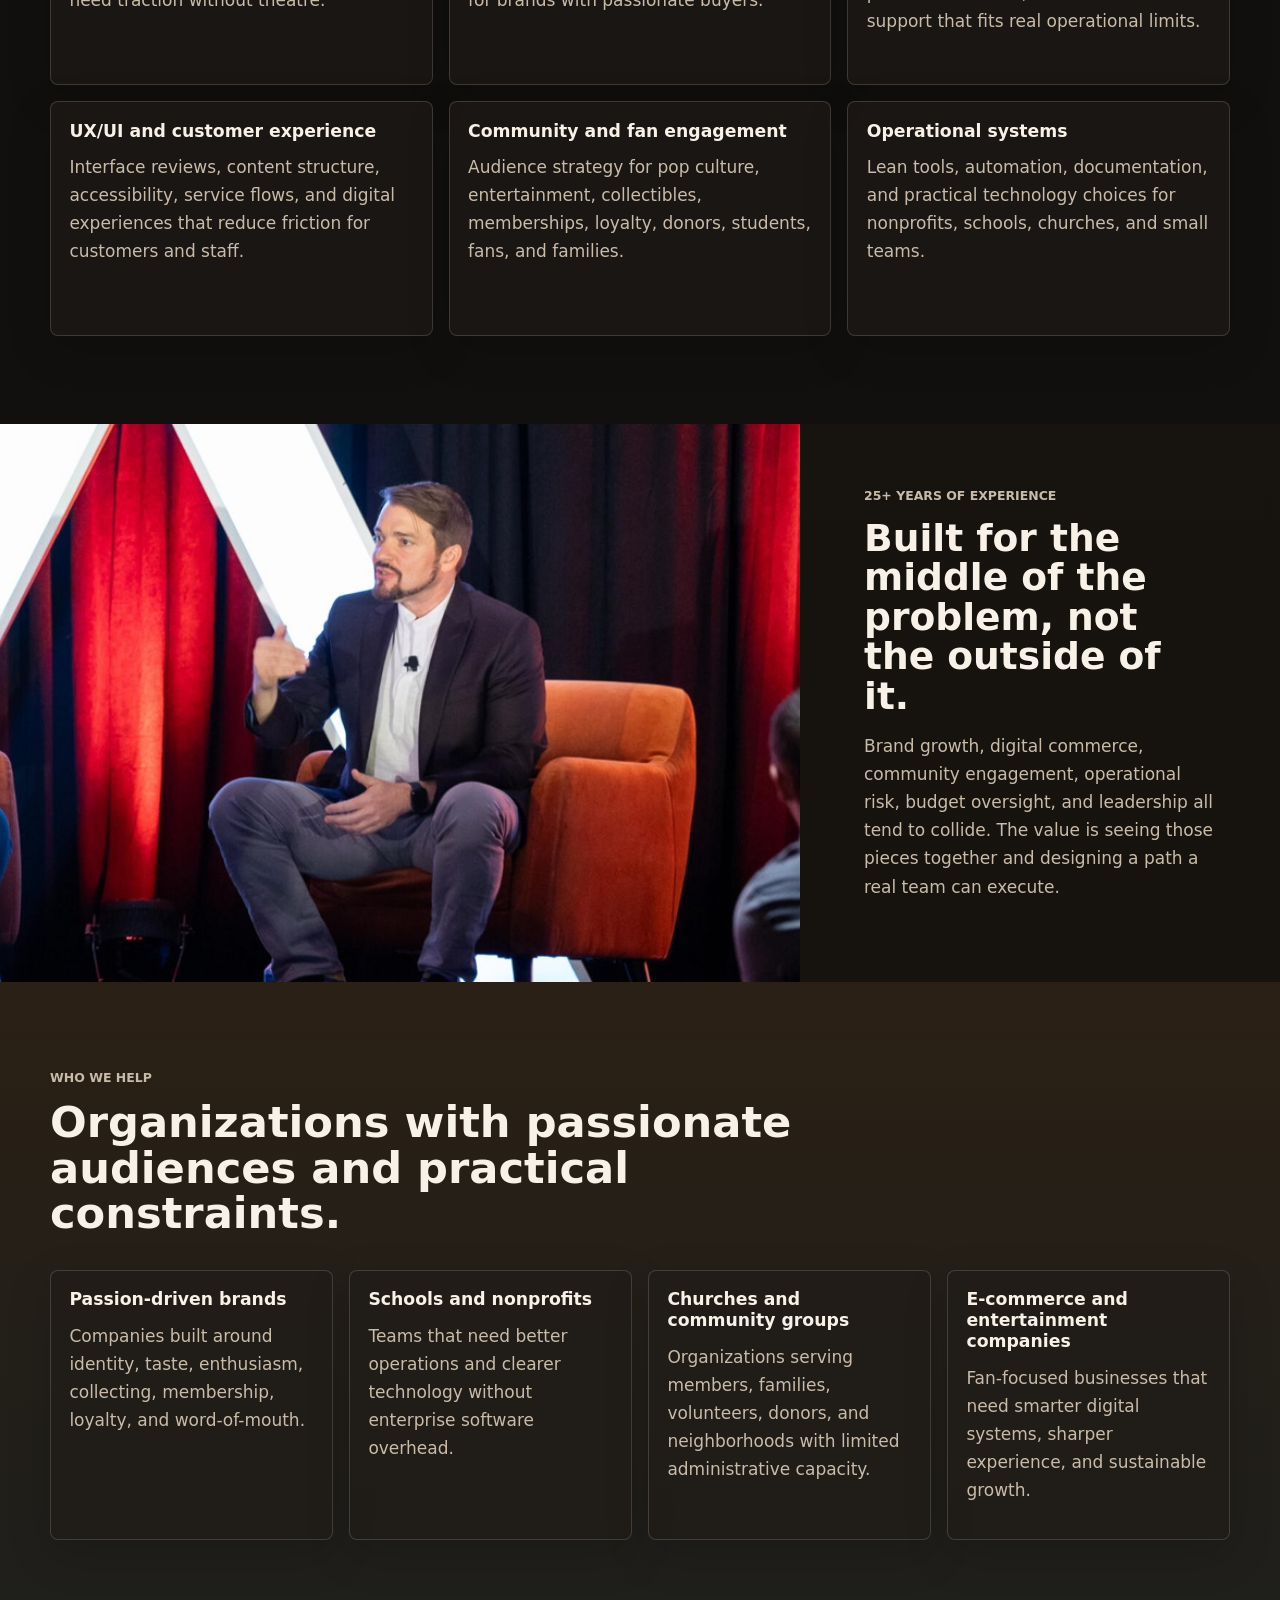
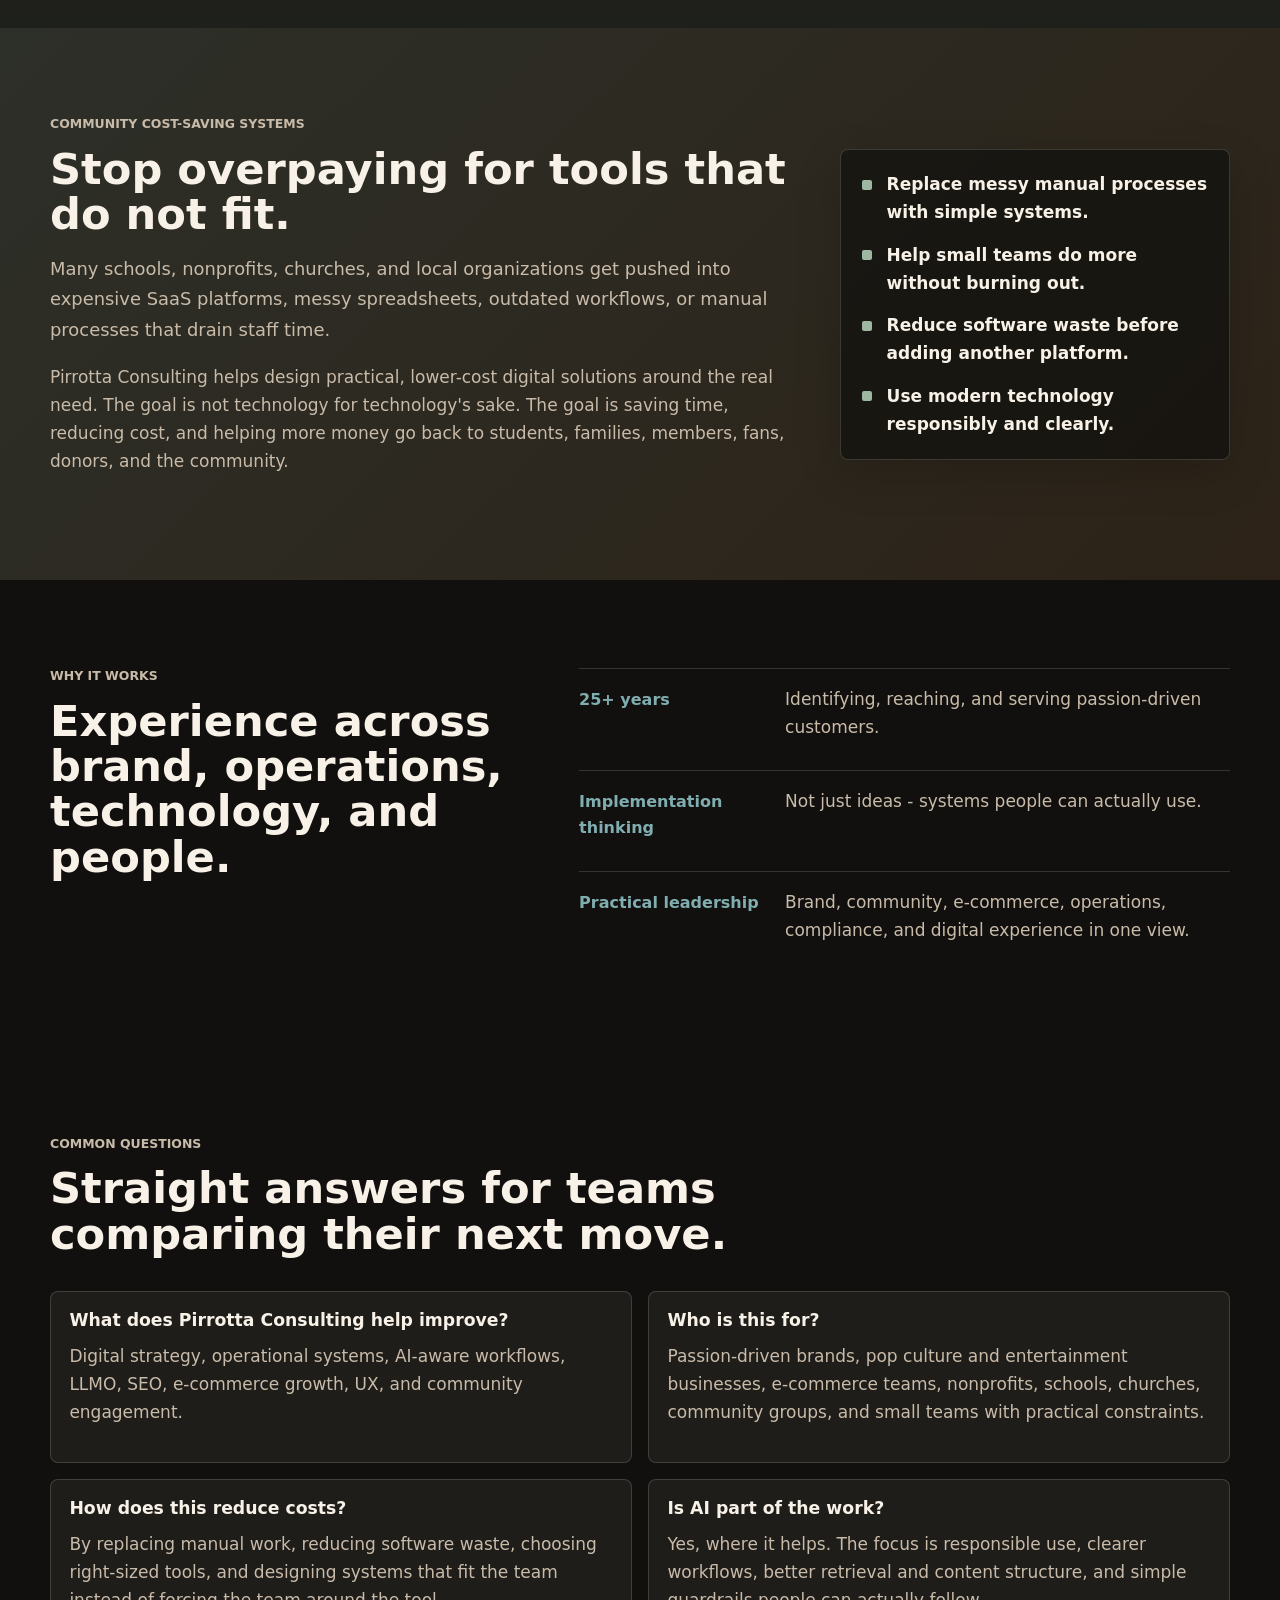
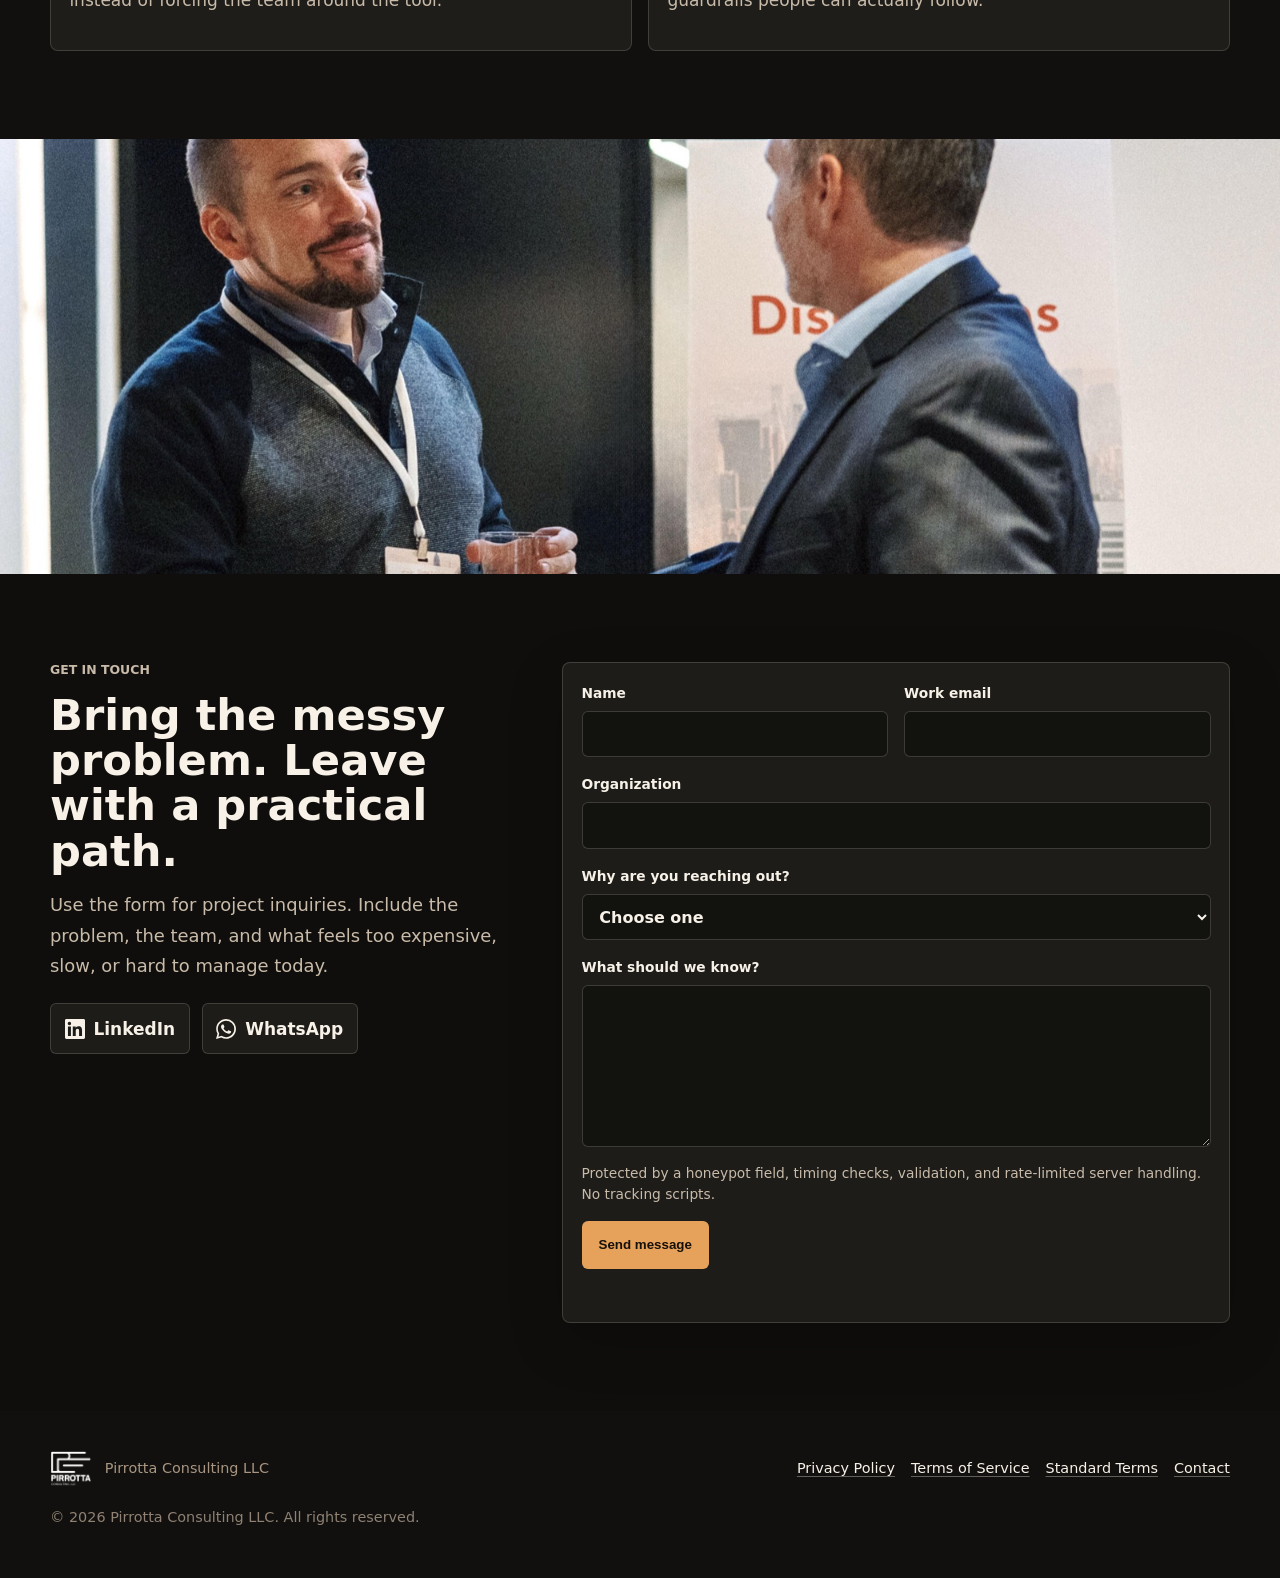
==== commit bfc75c69: "Add contact form and update contact section" ====
--- a/index.html
+++ b/index.html
@@ -26,7 +26,8 @@
     <meta name="theme-color" content="#11100e">
     <link rel="icon" type="image/png" href="assets/images/favicon.png">
     <link rel="apple-touch-icon" href="assets/images/apple-touch-icon.png">
-    <link rel="stylesheet" href="assets/css/styles.css?v=20260518-2">
+    <link rel="stylesheet" href="assets/css/styles.css?v=20260518-4">
+    <script src="assets/js/main.js?v=20260518-4" defer></script>
     <script type="application/ld+json">
       {
         "@context": "https://schema.org",
@@ -126,7 +127,7 @@
           <h1 id="hero-title">Build smarter systems. Save money. Serve people better.</h1>
           <p class="hero__intro">Pirrotta Consulting helps organizations solve expensive, messy, traditionally hard business problems with practical digital strategy, smarter systems, AI-aware workflows, better user experience, and responsible technology.</p>
           <div class="hero__actions" aria-label="Primary actions">
-            <a class="button button--primary" href="mailto:chris@pirrottaconsulting.com?subject=Pirrotta%20Consulting%20inquiry">Start a conversation</a>
+            <a class="button button--primary" href="#contact">Start a conversation</a>
             <a class="button button--secondary" href="#work">Explore services</a>
           </div>
         </div>
@@ -257,11 +258,6 @@
         </div>
       </section>
 
-      <section class="image-pair" id="experience-photos" aria-label="Speaking and consulting photography">
-        <img src="assets/images/chris-pirrotta-speaking.jpg" width="1600" height="580" alt="Chris Pirrotta speaking at Affiliate Summit 2023" loading="lazy" decoding="async">
-        <img src="assets/images/chris-pirrotta-gelf.jpg" width="1600" height="733" alt="Chris Pirrotta in conversation at GELF 2023 in New York City" loading="lazy" decoding="async">
-      </section>
-
       <section class="section" id="faq" aria-labelledby="faq-title">
         <div class="section__inner">
           <div class="section-heading">
@@ -289,27 +285,72 @@
         </div>
       </section>
 
+      <section class="contact-photo" id="experience-photo" aria-label="Consulting photography">
+        <img src="assets/images/chris-pirrotta-gelf.jpg" width="1600" height="733" alt="Chris Pirrotta in conversation at GELF 2023 in New York City" loading="lazy" decoding="async">
+      </section>
+
       <section class="section section--contact" id="contact" aria-labelledby="contact-title">
         <div class="section__inner contact-layout">
           <div>
             <p class="eyebrow">Get in touch</p>
             <h2 id="contact-title">Bring the messy problem. Leave with a practical path.</h2>
-            <p class="lead">No contact form for now. Use the channel that is easiest and include the problem, the team, and what feels too expensive, slow, or hard to manage today.</p>
-          </div>
-          <div class="contact-actions" aria-label="Contact links">
-            <a class="contact-link" href="mailto:chris@pirrottaconsulting.com?subject=Pirrotta%20Consulting%20inquiry">
-              <span>Email</span>
-              <strong>chris@pirrottaconsulting.com</strong>
-            </a>
-            <a class="contact-link" href="https://www.linkedin.com/in/chrispirrotta/">
-              <span>LinkedIn</span>
-              <strong>Connect with Chris Pirrotta</strong>
-            </a>
-            <a class="contact-link" href="https://wa.me/16103901028?text=Greetings">
-              <span>WhatsApp</span>
-              <strong>Start a quick conversation</strong>
-            </a>
-          </div>
+            <p class="lead">Use the form for project inquiries. Include the problem, the team, and what feels too expensive, slow, or hard to manage today.</p>
+            <div class="social-actions" aria-label="Social contact links">
+              <a class="social-button" href="https://www.linkedin.com/in/chrispirrotta/" aria-label="Connect on LinkedIn">
+                <svg viewBox="0 0 24 24" aria-hidden="true" focusable="false">
+                  <path d="M20.45 20.45h-3.56v-5.58c0-1.33-.02-3.04-1.85-3.04-1.85 0-2.14 1.45-2.14 2.94v5.68H9.34V9h3.42v1.56h.05c.48-.91 1.64-1.86 3.37-1.86 3.61 0 4.27 2.37 4.27 5.46v6.29ZM5.32 7.43a2.06 2.06 0 1 1 0-4.13 2.06 2.06 0 0 1 0 4.13ZM7.1 20.45H3.54V9H7.1v11.45ZM22.23 0H1.77C.79 0 0 .77 0 1.72v20.56C0 23.23.79 24 1.77 24h20.46c.98 0 1.77-.77 1.77-1.72V1.72C24 .77 23.21 0 22.23 0Z"/>
+                </svg>
+                <span>LinkedIn</span>
+              </a>
+              <a class="social-button" href="https://wa.me/16103901028?text=Greetings" aria-label="Message on WhatsApp">
+                <svg viewBox="0 0 24 24" aria-hidden="true" focusable="false">
+                  <path d="M20.52 3.48A11.82 11.82 0 0 0 12.1 0C5.55 0 .23 5.32.23 11.86c0 2.09.55 4.14 1.6 5.94L0 24l6.36-1.67a11.87 11.87 0 0 0 5.74 1.46h.01c6.54 0 11.86-5.32 11.86-11.86 0-3.17-1.23-6.15-3.45-8.45ZM12.1 21.79c-1.79 0-3.55-.48-5.08-1.39l-.36-.21-3.77.99 1.01-3.68-.24-.38a9.82 9.82 0 0 1-1.51-5.26c0-5.43 4.42-9.85 9.86-9.85 2.63 0 5.11 1.03 6.97 2.89a9.79 9.79 0 0 1 2.88 6.96c0 5.43-4.42 9.85-9.76 9.93Zm5.4-7.38c-.3-.15-1.75-.86-2.02-.96-.27-.1-.47-.15-.67.15-.2.3-.77.96-.95 1.16-.17.2-.35.22-.65.07-.3-.15-1.25-.46-2.38-1.47-.88-.78-1.47-1.75-1.64-2.04-.17-.3-.02-.46.13-.61.13-.13.3-.35.45-.52.15-.17.2-.3.3-.5.1-.2.05-.37-.03-.52-.07-.15-.67-1.61-.92-2.21-.24-.58-.49-.5-.67-.51h-.57c-.2 0-.52.07-.79.37-.27.3-1.04 1.02-1.04 2.49 0 1.46 1.07 2.88 1.22 3.08.15.2 2.1 3.2 5.08 4.49.71.31 1.26.49 1.69.63.71.23 1.36.2 1.87.12.57-.09 1.75-.72 2-1.41.25-.69.25-1.29.17-1.41-.07-.13-.27-.2-.57-.35Z"/>
+                </svg>
+                <span>WhatsApp</span>
+              </a>
+            </div>
+          </div>
+          <form class="contact-form" data-contact-form data-endpoint="https://s7lky9n4k2.execute-api.us-east-1.amazonaws.com/contact">
+            <input type="hidden" name="started_at" value="">
+            <label class="trap-field" aria-hidden="true">
+              Company website
+              <input type="text" name="company_website" tabindex="-1" autocomplete="off">
+            </label>
+            <div class="form-grid">
+              <label>
+                Name
+                <input type="text" name="name" autocomplete="name" required maxlength="90">
+              </label>
+              <label>
+                Work email
+                <input type="email" name="email" autocomplete="email" required maxlength="160">
+              </label>
+            </div>
+            <label>
+              Organization
+              <input type="text" name="organization" autocomplete="organization" maxlength="120">
+            </label>
+            <label>
+              Why are you reaching out?
+              <select name="reason" required>
+                <option value="">Choose one</option>
+                <option>Digital strategy</option>
+                <option>AI and workflow systems</option>
+                <option>E-commerce or fan growth</option>
+                <option>Nonprofit, school, church, or community operations</option>
+                <option>UX/UI or customer experience</option>
+                <option>Speaking or advisory</option>
+                <option>Something else</option>
+              </select>
+            </label>
+            <label>
+              What should we know?
+              <textarea name="message" rows="6" required minlength="20" maxlength="3000"></textarea>
+            </label>
+            <p class="form-note">Protected by a honeypot field, timing checks, validation, and rate-limited server handling. No tracking scripts.</p>
+            <button class="button button--primary" type="submit">Send message</button>
+            <p class="form-status" data-form-status role="status" aria-live="polite"></p>
+          </form>
         </div>
       </section>
     </main>
@@ -323,7 +364,7 @@
         <a href="privacy.html">Privacy Policy</a>
         <a href="terms.html">Terms of Service</a>
         <a href="standard-terms.html">Standard Terms</a>
-        <a href="mailto:chris@pirrottaconsulting.com?subject=Pirrotta%20Consulting%20inquiry">Contact</a>
+        <a href="#contact">Contact</a>
       </nav>
       <p class="copyright">&copy; 2026 Pirrotta Consulting LLC. All rights reserved.</p>
     </footer>
--- a/assets/css/styles.css
+++ b/assets/css/styles.css
@@ -435,25 +435,16 @@
   font-size: 1rem;
 }
 
-.image-pair {
-  display: grid;
-  grid-template-columns: 1fr 1fr;
-  gap: 0;
+.contact-photo {
   background: var(--black);
-}
-
-.image-pair img {
+  overflow: hidden;
+}
+
+.contact-photo img {
   width: 100%;
-  height: 430px;
+  height: clamp(280px, 34vw, 440px);
   object-fit: cover;
-}
-
-.image-pair img:first-child {
-  object-position: 79% 46%;
-}
-
-.image-pair img:last-child {
-  object-position: 28% 42%;
+  object-position: 42% 34%;
 }
 
 .faq-grid {
@@ -475,44 +466,139 @@
 
 .contact-layout {
   display: grid;
-  grid-template-columns: 0.9fr 1.1fr;
+  grid-template-columns: 0.82fr 1.18fr;
   gap: 3rem;
   align-items: start;
 }
 
-.contact-actions {
-  flex-direction: column;
-}
-
-.contact-link {
-  display: block;
-  padding: 1.05rem 1.15rem;
+.social-actions {
+  display: flex;
+  flex-wrap: wrap;
+  gap: 0.75rem;
+  margin-top: 1.35rem;
+}
+
+.social-button {
+  display: inline-flex;
+  align-items: center;
+  gap: 0.55rem;
+  min-height: 46px;
+  padding: 0.65rem 0.85rem;
+  border: 1px solid var(--line);
+  border-radius: 6px;
+  background: rgba(247, 241, 231, 0.06);
+  color: var(--ink);
+  font-weight: 900;
+  text-decoration: none;
+  transition: transform 180ms ease, border-color 180ms ease, background-color 180ms ease;
+}
+
+.social-button:hover {
+  transform: translateY(-2px);
+  border-color: rgba(230, 161, 90, 0.55);
+  background: rgba(230, 161, 90, 0.1);
+}
+
+.social-button svg {
+  width: 1.25rem;
+  height: 1.25rem;
+  fill: currentColor;
+  flex: 0 0 auto;
+}
+
+.contact-form {
+  display: grid;
+  gap: 1rem;
+  padding: 1.15rem;
   border: 1px solid var(--line);
   border-radius: 8px;
   background: rgba(247, 241, 231, 0.06);
-  text-decoration: none;
-  transition: transform 180ms ease, border-color 180ms ease, background-color 180ms ease;
-}
-
-.contact-link:hover {
-  transform: translateY(-2px);
-  border-color: rgba(230, 161, 90, 0.55);
-  background: rgba(230, 161, 90, 0.1);
-}
-
-.contact-link span {
-  display: block;
-  color: var(--copper-strong);
-  font-size: 0.8rem;
+  box-shadow: 0 18px 55px rgba(0, 0, 0, 0.18);
+}
+
+.form-grid {
+  display: grid;
+  grid-template-columns: repeat(2, minmax(0, 1fr));
+  gap: 1rem;
+}
+
+.contact-form label {
+  display: grid;
+  gap: 0.4rem;
+  color: var(--ink);
+  font-size: 0.86rem;
   font-weight: 900;
-  text-transform: uppercase;
-}
-
-.contact-link strong {
-  display: block;
-  margin-top: 0.15rem;
-  overflow-wrap: anywhere;
-  font-size: 1.05rem;
+}
+
+.contact-form input,
+.contact-form select,
+.contact-form textarea {
+  width: 100%;
+  border: 1px solid rgba(247, 241, 231, 0.18);
+  border-radius: 6px;
+  background: rgba(17, 16, 14, 0.82);
+  color: var(--ink);
+  font: inherit;
+  font-size: 1rem;
+  line-height: 1.4;
+}
+
+.contact-form input,
+.contact-form select {
+  min-height: 46px;
+  padding: 0.7rem 0.8rem;
+}
+
+.contact-form textarea {
+  resize: vertical;
+  min-height: 150px;
+  padding: 0.8rem;
+}
+
+.contact-form input:focus,
+.contact-form select:focus,
+.contact-form textarea:focus {
+  outline: 3px solid var(--copper-strong);
+  outline-offset: 2px;
+  border-color: transparent;
+}
+
+.contact-form button {
+  width: fit-content;
+  cursor: pointer;
+}
+
+.contact-form button:disabled {
+  cursor: progress;
+  opacity: 0.68;
+  transform: none;
+}
+
+.form-note,
+.form-status {
+  margin: 0;
+  color: var(--muted);
+  font-size: 0.86rem;
+  line-height: 1.5;
+}
+
+.form-status {
+  min-height: 1.4em;
+  color: var(--sage);
+  font-weight: 800;
+}
+
+.form-status--error {
+  color: #f1a38e;
+}
+
+.trap-field {
+  position: absolute !important;
+  width: 1px !important;
+  height: 1px !important;
+  overflow: hidden !important;
+  clip: rect(0 0 0 0) !important;
+  white-space: nowrap !important;
 }
 
 .site-footer {
@@ -645,6 +731,10 @@
     grid-template-columns: 1fr;
   }
 
+  .form-grid {
+    grid-template-columns: 1fr;
+  }
+
   .card-grid--three,
   .audience-grid {
     grid-template-columns: repeat(2, minmax(0, 1fr));
@@ -662,7 +752,7 @@
     padding: 3rem 1.5rem;
   }
 
-  .image-pair img {
+  .contact-photo img {
     height: 340px;
   }
 
@@ -733,8 +823,7 @@
   }
 
   .card-grid--three,
-  .audience-grid,
-  .image-pair {
+  .audience-grid {
     grid-template-columns: 1fr;
   }
 
@@ -747,20 +836,9 @@
     gap: 0.25rem;
   }
 
-  .image-pair img {
+  .contact-photo img {
     height: 270px;
-  }
-
-  .feature-band__image img {
-    object-position: 88% 50%;
-  }
-
-  .image-pair img:first-child {
-    object-position: 82% 48%;
-  }
-
-  .image-pair img:last-child {
-    object-position: 24% 42%;
+    object-position: 44% 34%;
   }
 
   .site-footer {
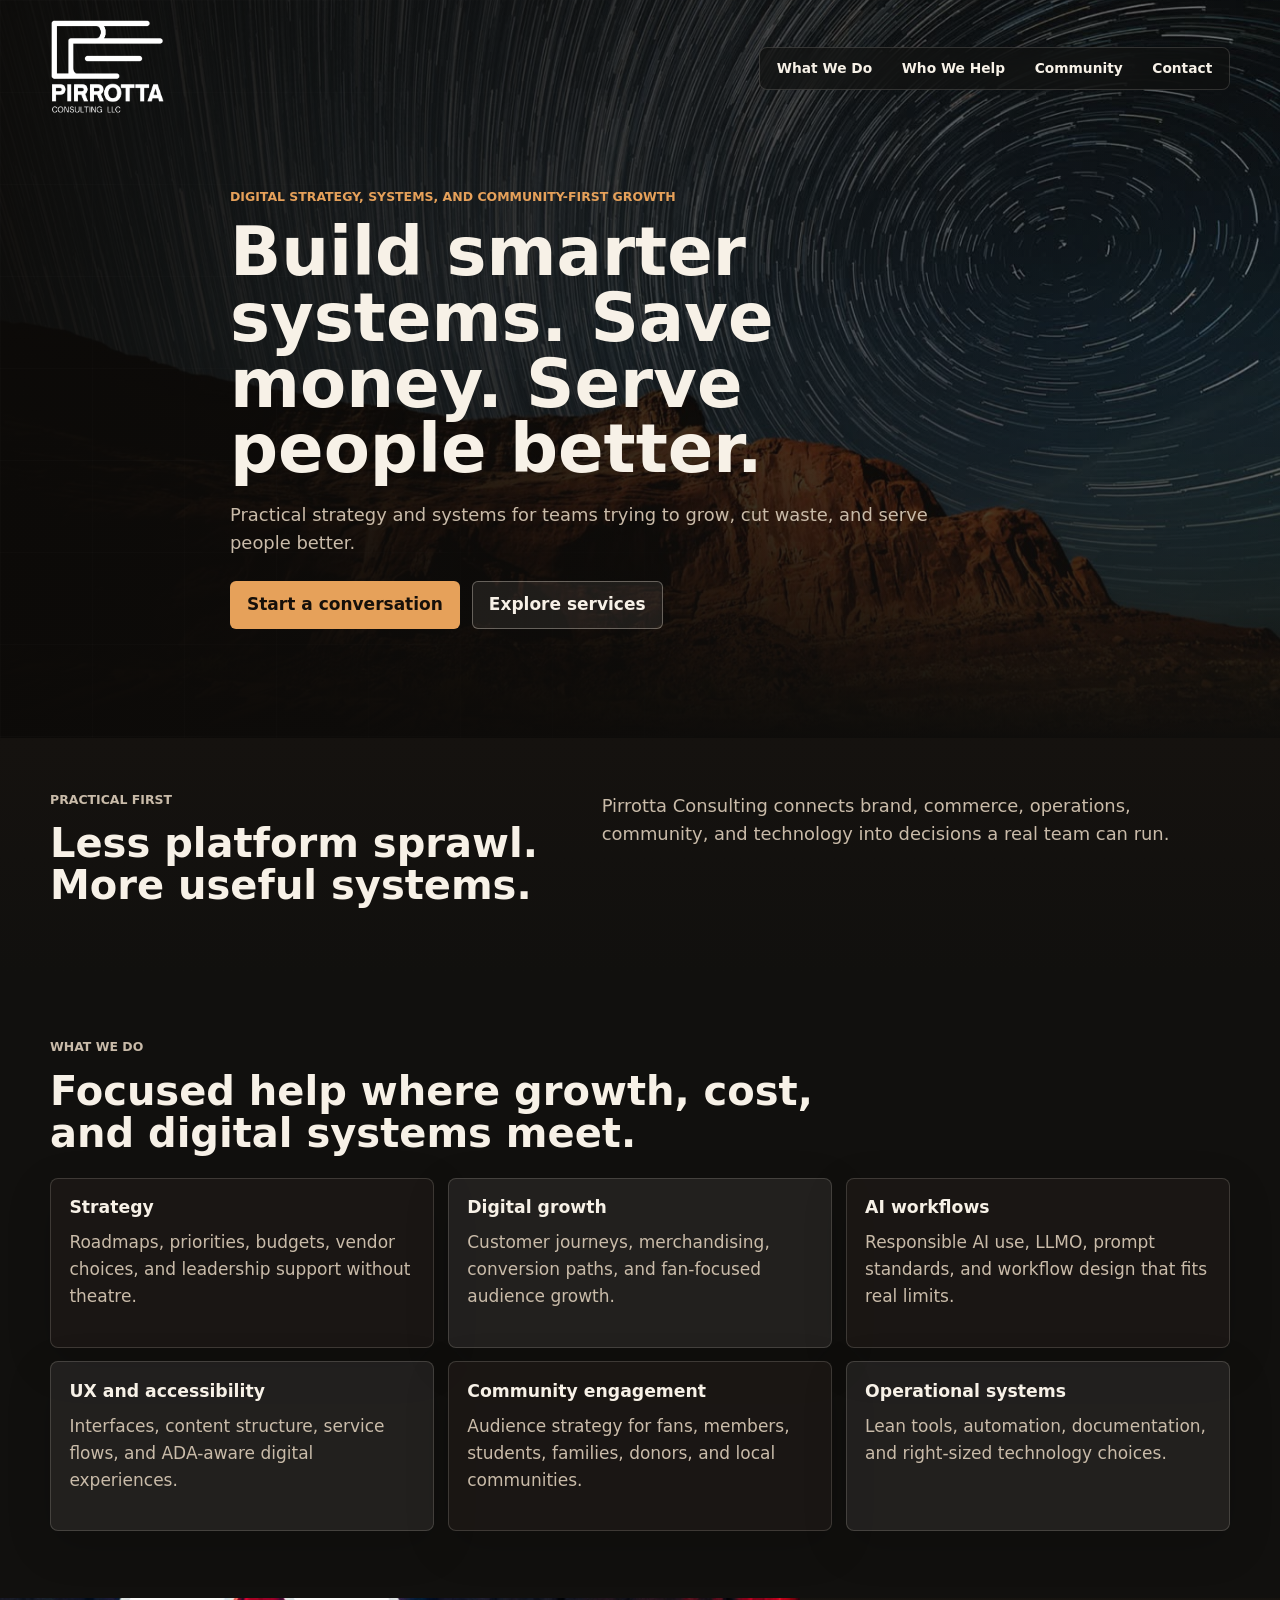
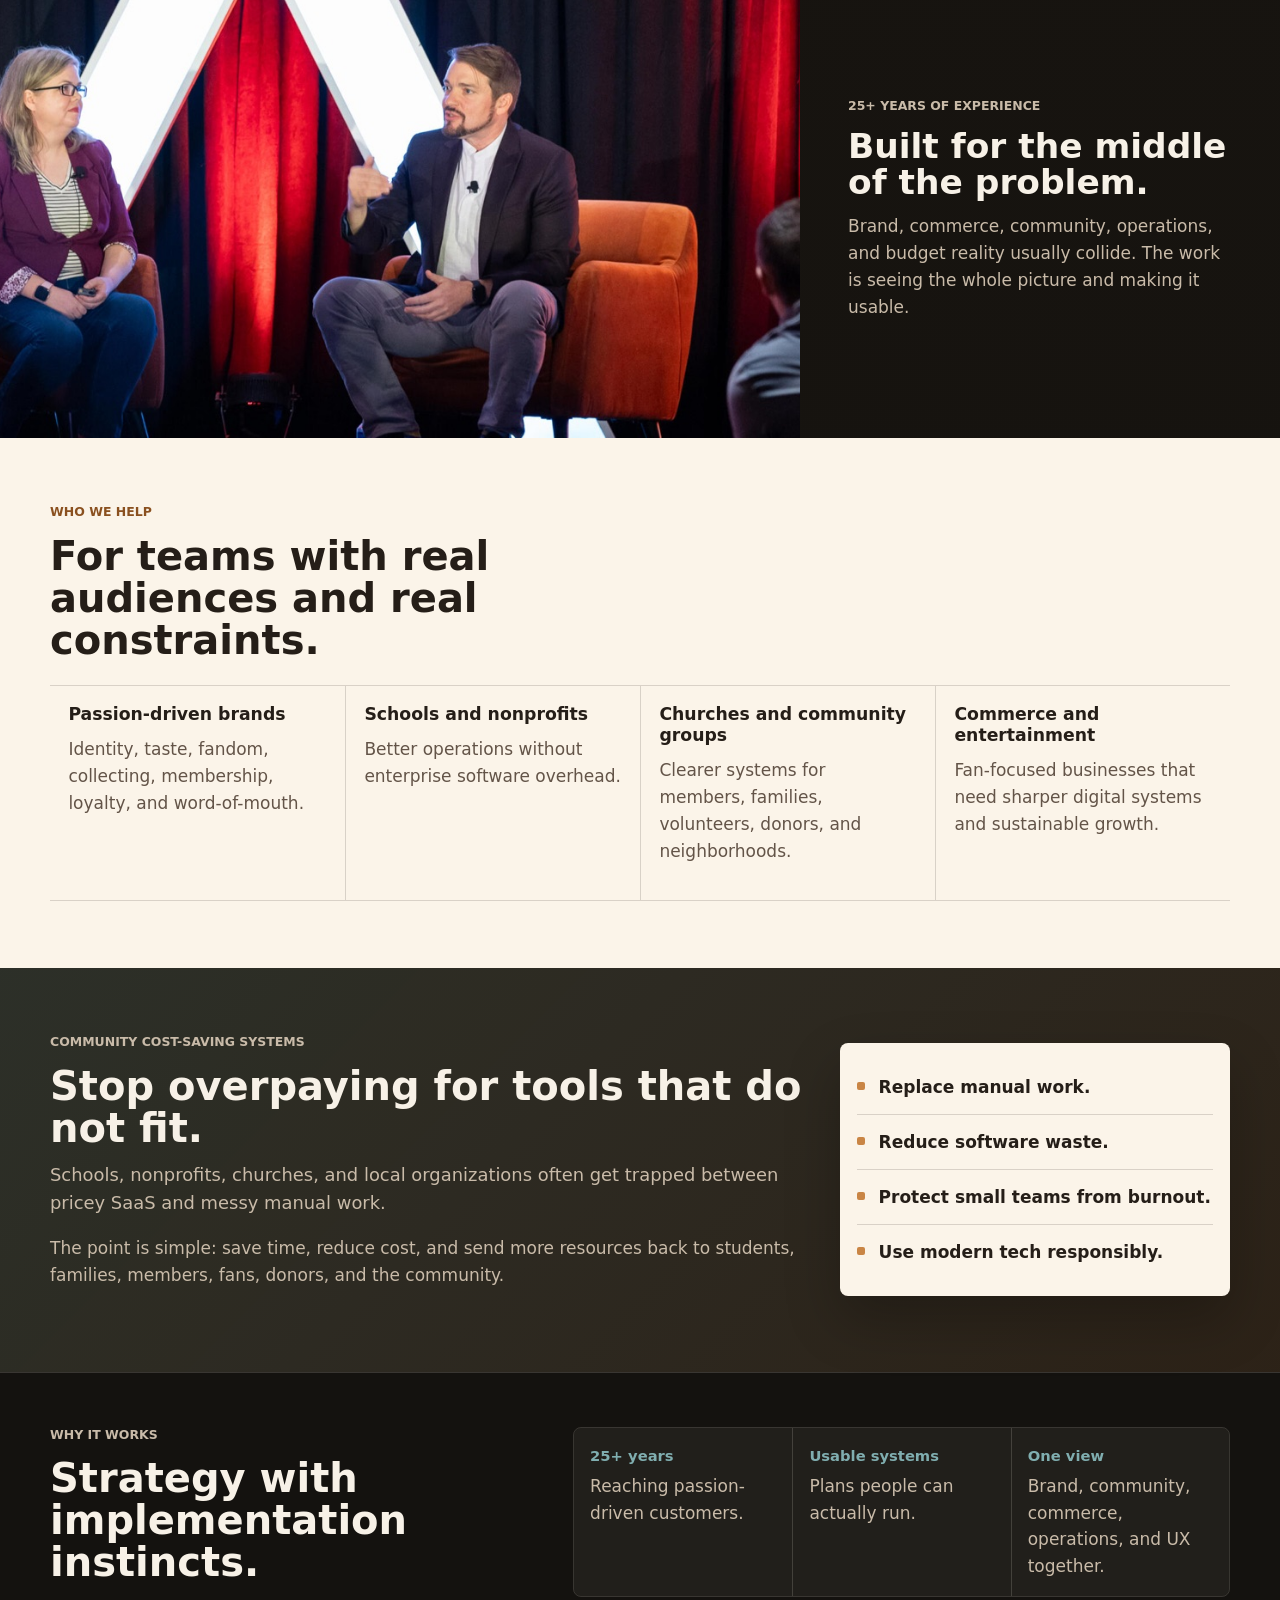
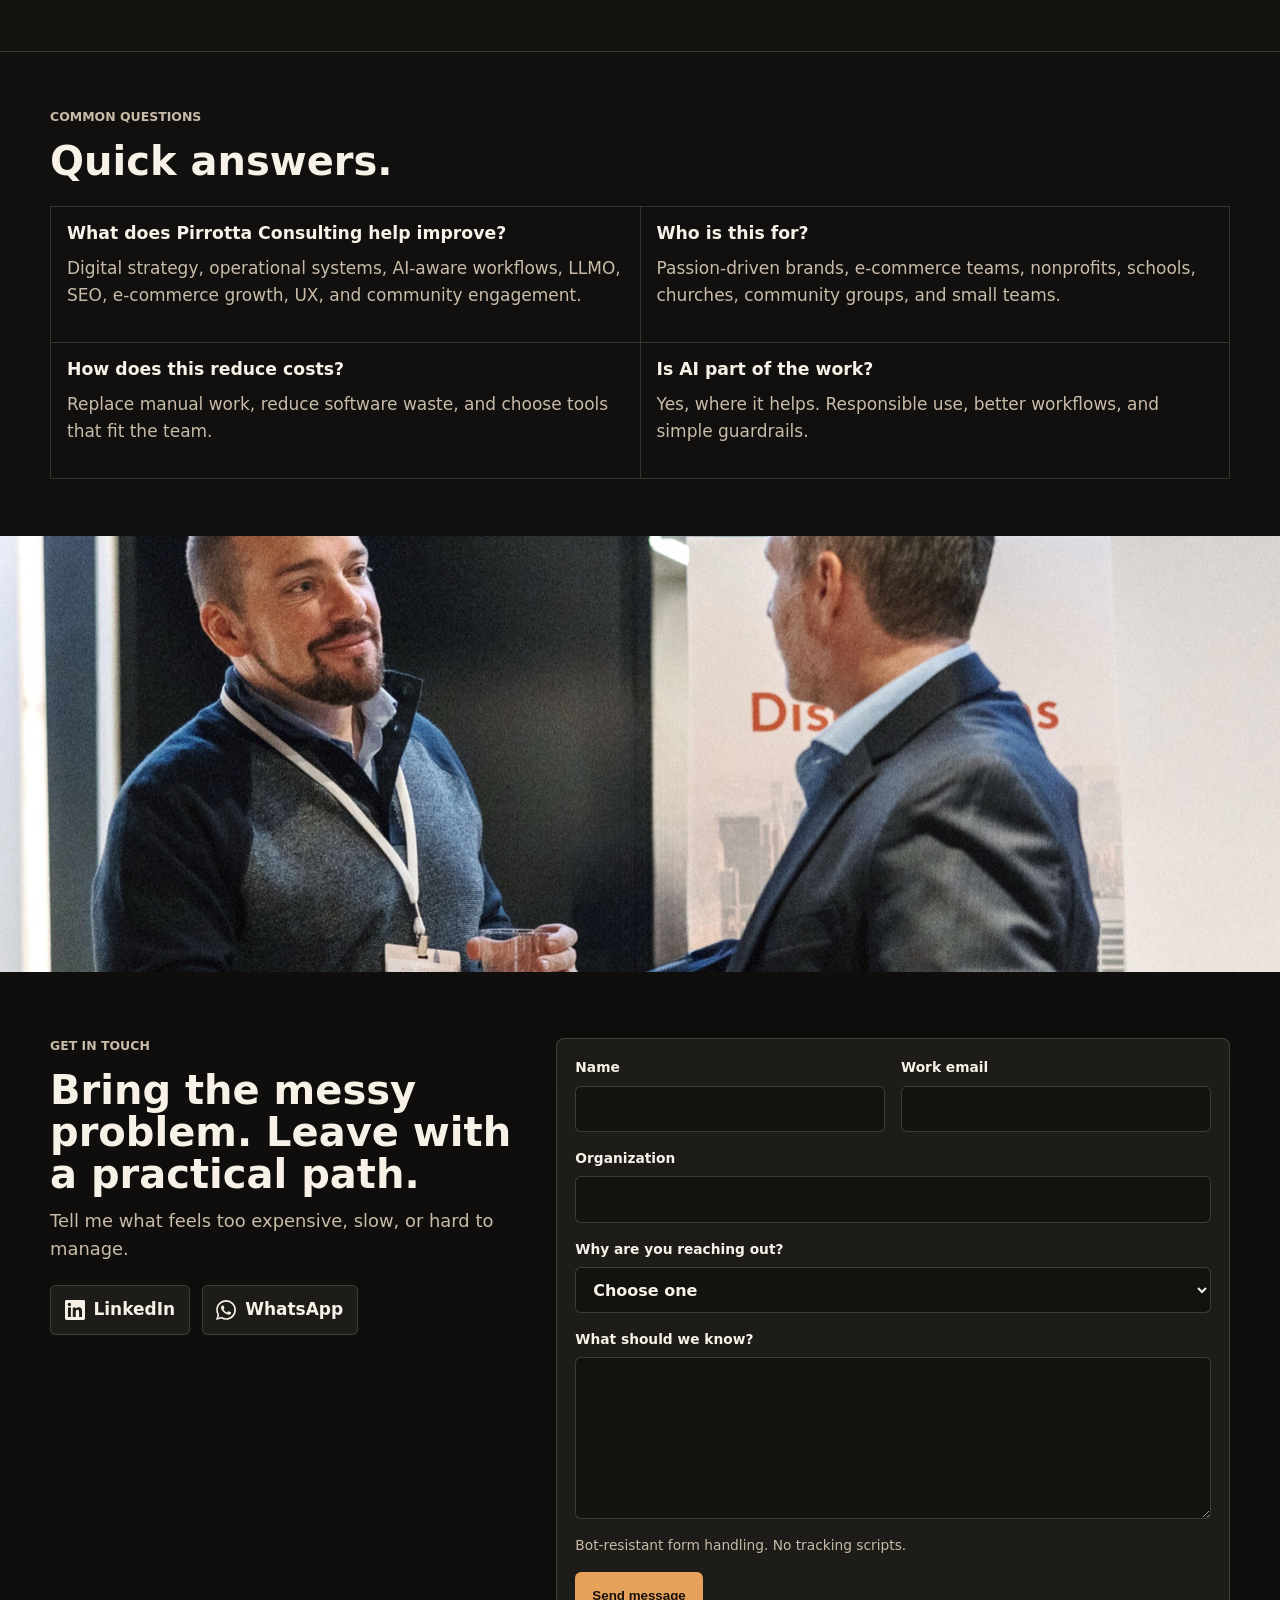
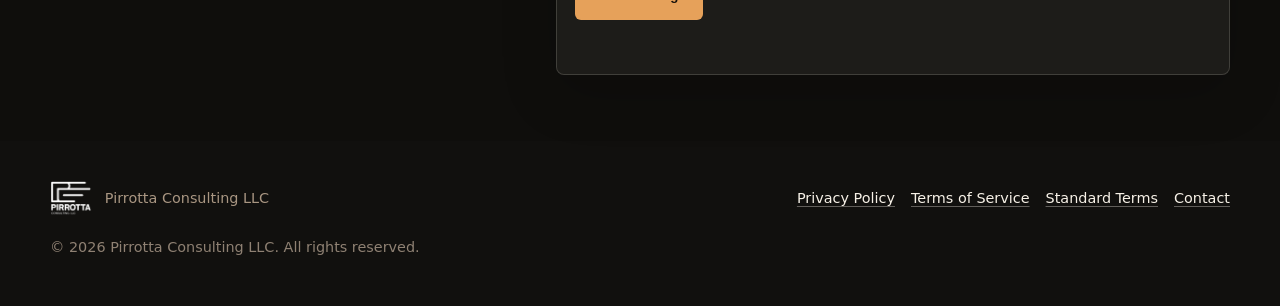
==== commit 28c123e8: "Tighten homepage copy and section rhythm" ====
--- a/index.html
+++ b/index.html
@@ -26,8 +26,8 @@
     <meta name="theme-color" content="#11100e">
     <link rel="icon" type="image/png" href="assets/images/favicon.png">
     <link rel="apple-touch-icon" href="assets/images/apple-touch-icon.png">
-    <link rel="stylesheet" href="assets/css/styles.css?v=20260518-4">
-    <script src="assets/js/main.js?v=20260518-4" defer></script>
+    <link rel="stylesheet" href="assets/css/styles.css?v=20260518-5">
+    <script src="assets/js/main.js?v=20260518-5" defer></script>
     <script type="application/ld+json">
       {
         "@context": "https://schema.org",
@@ -125,7 +125,7 @@
         <div class="hero__content">
           <p class="eyebrow">Digital strategy, systems, and community-first growth</p>
           <h1 id="hero-title">Build smarter systems. Save money. Serve people better.</h1>
-          <p class="hero__intro">Pirrotta Consulting helps organizations solve expensive, messy, traditionally hard business problems with practical digital strategy, smarter systems, AI-aware workflows, better user experience, and responsible technology.</p>
+          <p class="hero__intro">Practical strategy and systems for teams trying to grow, cut waste, and serve people better.</p>
           <div class="hero__actions" aria-label="Primary actions">
             <a class="button button--primary" href="#contact">Start a conversation</a>
             <a class="button button--secondary" href="#work">Explore services</a>
@@ -137,9 +137,9 @@
         <div class="section__inner split">
           <div>
             <p class="eyebrow">Practical first</p>
-            <h2>Strategy that reaches the people your organization exists to serve.</h2>
-          </div>
-          <p class="lead">The work sits at the intersection of brand, community, e-commerce, operations, and technology. That means fewer abstract decks and more usable systems, sharper customer paths, clearer digital presence, and decisions that make sense for the actual team that has to run them.</p>
+            <h2>Less platform sprawl. More useful systems.</h2>
+          </div>
+          <p class="lead">Pirrotta Consulting connects brand, commerce, operations, community, and technology into decisions a real team can run.</p>
         </div>
       </section>
 
@@ -147,32 +147,32 @@
         <div class="section__inner">
           <div class="section-heading">
             <p class="eyebrow">What we do</p>
-            <h2 id="work-title">A focused operating partner for growth, cost, and digital clarity.</h2>
+            <h2 id="work-title">Focused help where growth, cost, and digital systems meet.</h2>
           </div>
           <div class="card-grid card-grid--three">
             <article class="card">
               <h3>Strategy</h3>
-              <p>Clear digital roadmaps, prioritization, budget tradeoffs, vendor evaluation, and leadership support for teams that need traction without theatre.</p>
-            </article>
-            <article class="card">
-              <h3>E-commerce and digital growth</h3>
-              <p>Customer journeys, merchandising, conversion paths, audience development, and fan-focused growth for brands with passionate buyers.</p>
-            </article>
-            <article class="card">
-              <h3>AI optimization and workflow design</h3>
-              <p>Responsible AI use, LLMO, internal workflow redesign, prompts and process standards, and decision support that fits real operational limits.</p>
-            </article>
-            <article class="card">
-              <h3>UX/UI and customer experience</h3>
-              <p>Interface reviews, content structure, accessibility, service flows, and digital experiences that reduce friction for customers and staff.</p>
-            </article>
-            <article class="card">
-              <h3>Community and fan engagement</h3>
-              <p>Audience strategy for pop culture, entertainment, collectibles, memberships, loyalty, donors, students, fans, and families.</p>
+              <p>Roadmaps, priorities, budgets, vendor choices, and leadership support without theatre.</p>
+            </article>
+            <article class="card">
+              <h3>Digital growth</h3>
+              <p>Customer journeys, merchandising, conversion paths, and fan-focused audience growth.</p>
+            </article>
+            <article class="card">
+              <h3>AI workflows</h3>
+              <p>Responsible AI use, LLMO, prompt standards, and workflow design that fits real limits.</p>
+            </article>
+            <article class="card">
+              <h3>UX and accessibility</h3>
+              <p>Interfaces, content structure, service flows, and ADA-aware digital experiences.</p>
+            </article>
+            <article class="card">
+              <h3>Community engagement</h3>
+              <p>Audience strategy for fans, members, students, families, donors, and local communities.</p>
             </article>
             <article class="card">
               <h3>Operational systems</h3>
-              <p>Lean tools, automation, documentation, and practical technology choices for nonprofits, schools, churches, and small teams.</p>
+              <p>Lean tools, automation, documentation, and right-sized technology choices.</p>
             </article>
           </div>
         </div>
@@ -184,8 +184,8 @@
         </div>
         <div class="feature-band__copy">
           <p class="eyebrow">25+ years of experience</p>
-          <h2>Built for the middle of the problem, not the outside of it.</h2>
-          <p>Brand growth, digital commerce, community engagement, operational risk, budget oversight, and leadership all tend to collide. The value is seeing those pieces together and designing a path a real team can execute.</p>
+          <h2>Built for the middle of the problem.</h2>
+          <p>Brand, commerce, community, operations, and budget reality usually collide. The work is seeing the whole picture and making it usable.</p>
         </div>
       </section>
 
@@ -193,24 +193,24 @@
         <div class="section__inner">
           <div class="section-heading">
             <p class="eyebrow">Who we help</p>
-            <h2 id="who-title">Organizations with passionate audiences and practical constraints.</h2>
+            <h2 id="who-title">For teams with real audiences and real constraints.</h2>
           </div>
           <div class="audience-grid">
             <article class="audience">
               <h3>Passion-driven brands</h3>
-              <p>Companies built around identity, taste, enthusiasm, collecting, membership, loyalty, and word-of-mouth.</p>
+              <p>Identity, taste, fandom, collecting, membership, loyalty, and word-of-mouth.</p>
             </article>
             <article class="audience">
               <h3>Schools and nonprofits</h3>
-              <p>Teams that need better operations and clearer technology without enterprise software overhead.</p>
+              <p>Better operations without enterprise software overhead.</p>
             </article>
             <article class="audience">
               <h3>Churches and community groups</h3>
-              <p>Organizations serving members, families, volunteers, donors, and neighborhoods with limited administrative capacity.</p>
+              <p>Clearer systems for members, families, volunteers, donors, and neighborhoods.</p>
             </article>
             <article class="audience">
-              <h3>E-commerce and entertainment companies</h3>
-              <p>Fan-focused businesses that need smarter digital systems, sharper experience, and sustainable growth.</p>
+              <h3>Commerce and entertainment</h3>
+              <p>Fan-focused businesses that need sharper digital systems and sustainable growth.</p>
             </article>
           </div>
         </div>
@@ -221,48 +221,48 @@
           <div>
             <p class="eyebrow">Community cost-saving systems</p>
             <h2 id="community-title">Stop overpaying for tools that do not fit.</h2>
-            <p class="lead">Many schools, nonprofits, churches, and local organizations get pushed into expensive SaaS platforms, messy spreadsheets, outdated workflows, or manual processes that drain staff time.</p>
-            <p>Pirrotta Consulting helps design practical, lower-cost digital solutions around the real need. The goal is not technology for technology's sake. The goal is saving time, reducing cost, and helping more money go back to students, families, members, fans, donors, and the community.</p>
+            <p class="lead">Schools, nonprofits, churches, and local organizations often get trapped between pricey SaaS and messy manual work.</p>
+            <p>The point is simple: save time, reduce cost, and send more resources back to students, families, members, fans, donors, and the community.</p>
           </div>
           <div class="check-panel" aria-label="Community outcomes">
             <ul class="check-list">
-              <li>Replace messy manual processes with simple systems.</li>
-              <li>Help small teams do more without burning out.</li>
-              <li>Reduce software waste before adding another platform.</li>
-              <li>Use modern technology responsibly and clearly.</li>
+              <li>Replace manual work.</li>
+              <li>Reduce software waste.</li>
+              <li>Protect small teams from burnout.</li>
+              <li>Use modern tech responsibly.</li>
             </ul>
           </div>
         </div>
       </section>
 
-      <section class="section" aria-labelledby="why-title">
+      <section class="section section--proof" aria-labelledby="why-title">
         <div class="section__inner split split--wide">
           <div>
             <p class="eyebrow">Why it works</p>
-            <h2 id="why-title">Experience across brand, operations, technology, and people.</h2>
+            <h2 id="why-title">Strategy with implementation instincts.</h2>
           </div>
           <div class="proof-list">
             <div class="proof-item">
               <strong>25+ years</strong>
-              <span>Identifying, reaching, and serving passion-driven customers.</span>
+              <span>Reaching passion-driven customers.</span>
             </div>
             <div class="proof-item">
-              <strong>Implementation thinking</strong>
-              <span>Not just ideas - systems people can actually use.</span>
+              <strong>Usable systems</strong>
+              <span>Plans people can actually run.</span>
             </div>
             <div class="proof-item">
-              <strong>Practical leadership</strong>
-              <span>Brand, community, e-commerce, operations, compliance, and digital experience in one view.</span>
-            </div>
-          </div>
-        </div>
-      </section>
-
-      <section class="section" id="faq" aria-labelledby="faq-title">
+              <strong>One view</strong>
+              <span>Brand, community, commerce, operations, and UX together.</span>
+            </div>
+          </div>
+        </div>
+      </section>
+
+      <section class="section section--faq" id="faq" aria-labelledby="faq-title">
         <div class="section__inner">
           <div class="section-heading">
             <p class="eyebrow">Common questions</p>
-            <h2 id="faq-title">Straight answers for teams comparing their next move.</h2>
+            <h2 id="faq-title">Quick answers.</h2>
           </div>
           <div class="faq-grid">
             <article class="faq-item">
@@ -271,15 +271,15 @@
             </article>
             <article class="faq-item">
               <h3>Who is this for?</h3>
-              <p>Passion-driven brands, pop culture and entertainment businesses, e-commerce teams, nonprofits, schools, churches, community groups, and small teams with practical constraints.</p>
+              <p>Passion-driven brands, e-commerce teams, nonprofits, schools, churches, community groups, and small teams.</p>
             </article>
             <article class="faq-item">
               <h3>How does this reduce costs?</h3>
-              <p>By replacing manual work, reducing software waste, choosing right-sized tools, and designing systems that fit the team instead of forcing the team around the tool.</p>
+              <p>Replace manual work, reduce software waste, and choose tools that fit the team.</p>
             </article>
             <article class="faq-item">
               <h3>Is AI part of the work?</h3>
-              <p>Yes, where it helps. The focus is responsible use, clearer workflows, better retrieval and content structure, and simple guardrails people can actually follow.</p>
+              <p>Yes, where it helps. Responsible use, better workflows, and simple guardrails.</p>
             </article>
           </div>
         </div>
@@ -294,7 +294,7 @@
           <div>
             <p class="eyebrow">Get in touch</p>
             <h2 id="contact-title">Bring the messy problem. Leave with a practical path.</h2>
-            <p class="lead">Use the form for project inquiries. Include the problem, the team, and what feels too expensive, slow, or hard to manage today.</p>
+            <p class="lead">Tell me what feels too expensive, slow, or hard to manage.</p>
             <div class="social-actions" aria-label="Social contact links">
               <a class="social-button" href="https://www.linkedin.com/in/chrispirrotta/" aria-label="Connect on LinkedIn">
                 <svg viewBox="0 0 24 24" aria-hidden="true" focusable="false">
@@ -347,7 +347,7 @@
               What should we know?
               <textarea name="message" rows="6" required minlength="20" maxlength="3000"></textarea>
             </label>
-            <p class="form-note">Protected by a honeypot field, timing checks, validation, and rate-limited server handling. No tracking scripts.</p>
+            <p class="form-note">Bot-resistant form handling. No tracking scripts.</p>
             <button class="button button--primary" type="submit">Send message</button>
             <p class="form-status" data-form-status role="status" aria-live="polite"></p>
           </form>
--- a/assets/css/styles.css
+++ b/assets/css/styles.css
@@ -14,6 +14,8 @@
   --teal: #80aeb0;
   --paper: #fbf4e9;
   --paper-ink: #251e18;
+  --paper-muted: #635448;
+  --paper-line: rgba(37, 30, 24, 0.16);
   --max: 1180px;
   --shadow: 0 24px 70px rgba(0, 0, 0, 0.32);
 }
@@ -32,7 +34,7 @@
   color: var(--ink);
   font-family: Inter, ui-sans-serif, system-ui, -apple-system, BlinkMacSystemFont, "Segoe UI", sans-serif;
   font-size: 17px;
-  line-height: 1.65;
+  line-height: 1.58;
   text-rendering: optimizeLegibility;
   -webkit-font-smoothing: antialiased;
 }
@@ -131,12 +133,12 @@
 
 .hero {
   position: relative;
-  min-height: 86svh;
+  min-height: 82svh;
   display: grid;
   align-items: center;
   overflow: hidden;
   isolation: isolate;
-  padding: 9.5rem 1rem 5rem;
+  padding: 9rem 1rem 4rem;
 }
 
 .hero__media {
@@ -195,8 +197,8 @@
 }
 
 h2 {
-  margin-bottom: 1rem;
-  font-size: 2.7rem;
+  margin-bottom: 0.8rem;
+  font-size: 2.5rem;
   line-height: 1.05;
   font-weight: 900;
 }
@@ -212,7 +214,7 @@
 .lead {
   color: var(--muted);
   font-size: 1.12rem;
-  line-height: 1.7;
+  line-height: 1.56;
 }
 
 .hero__intro {
@@ -257,19 +259,18 @@
 }
 
 .section {
-  padding: 5.5rem 1rem;
+  padding: 4.15rem 1rem;
   background: var(--black);
 }
 
 .section--intro {
-  padding-top: 4.5rem;
+  padding: 3.35rem 1rem;
   background: linear-gradient(180deg, #15120f 0%, var(--black) 100%);
 }
 
 .section--warm {
-  background:
-    linear-gradient(180deg, rgba(201, 133, 69, 0.11) 0%, rgba(128, 174, 176, 0.08) 100%),
-    #16130f;
+  background: var(--paper);
+  color: var(--paper-ink);
 }
 
 .section--community {
@@ -282,6 +283,18 @@
   background: #0f0e0c;
 }
 
+.section--proof {
+  padding: 3.35rem 1rem;
+  border-top: 1px solid var(--line);
+  border-bottom: 1px solid var(--line);
+  background: #14120f;
+}
+
+.section--faq {
+  padding-top: 3.6rem;
+  padding-bottom: 3.6rem;
+}
+
 .section__inner {
   width: min(100%, var(--max));
   margin: 0 auto;
@@ -290,7 +303,7 @@
 .split {
   display: grid;
   grid-template-columns: 0.9fr 1.1fr;
-  gap: 3rem;
+  gap: 2.35rem;
   align-items: start;
 }
 
@@ -300,12 +313,12 @@
 
 .section-heading {
   max-width: 780px;
-  margin-bottom: 2.1rem;
+  margin-bottom: 1.5rem;
 }
 
 .card-grid {
   display: grid;
-  gap: 1rem;
+  gap: 0.85rem;
 }
 
 .card-grid--three {
@@ -313,7 +326,6 @@
 }
 
 .card,
-.audience,
 .check-panel {
   border: 1px solid var(--line);
   border-radius: 8px;
@@ -322,12 +334,15 @@
 }
 
 .card {
-  min-height: 235px;
+  min-height: 170px;
   padding: 1.15rem;
 }
 
+.card:nth-child(even) {
+  background: rgba(247, 241, 231, 0.075);
+}
+
 .card p,
-.audience p,
 .feature-band__copy p,
 .section p,
 .proof-item span {
@@ -337,12 +352,12 @@
 .feature-band {
   display: grid;
   grid-template-columns: 1.25fr 0.75fr;
-  min-height: 520px;
+  min-height: 440px;
   background: var(--deep);
 }
 
 .feature-band__image {
-  min-height: 520px;
+  min-height: 440px;
   overflow: hidden;
 }
 
@@ -357,42 +372,67 @@
   display: flex;
   flex-direction: column;
   justify-content: center;
-  padding: 4rem;
+  padding: 3rem;
   background:
     linear-gradient(180deg, rgba(22, 19, 15, 0.92), rgba(22, 19, 15, 0.98)),
     var(--panel-solid);
 }
 
 .feature-band__copy h2 {
-  font-size: 2.35rem;
+  font-size: 2.15rem;
 }
 
 .audience-grid {
   display: grid;
   grid-template-columns: repeat(4, minmax(0, 1fr));
-  gap: 1rem;
+  gap: 0;
+  border-top: 1px solid var(--paper-line);
+  border-bottom: 1px solid var(--paper-line);
 }
 
 .audience {
+  min-height: 190px;
   padding: 1.15rem;
-  background: rgba(32, 28, 24, 0.72);
+  border-left: 1px solid var(--paper-line);
+}
+
+.audience:first-child {
+  border-left: 0;
+}
+
+.audience h3 {
+  color: var(--paper-ink);
+}
+
+.audience p,
+.section--warm p {
+  color: var(--paper-muted);
+}
+
+.section--warm .eyebrow {
+  color: #8a501f;
+}
+
+.section--warm .section-heading {
+  max-width: 650px;
 }
 
 .community-layout {
   display: grid;
   grid-template-columns: minmax(0, 1fr) 390px;
-  gap: 3rem;
+  gap: 2.35rem;
   align-items: center;
 }
 
 .check-panel {
-  padding: 1.3rem;
-  background: rgba(17, 16, 14, 0.7);
+  padding: 1rem;
+  background: var(--paper);
+  box-shadow: 0 24px 55px rgba(0, 0, 0, 0.24);
 }
 
 .check-list {
   display: grid;
-  gap: 0.9rem;
+  gap: 0;
   margin: 0;
   padding: 0;
   list-style: none;
@@ -400,39 +440,52 @@
 
 .check-list li {
   position: relative;
-  padding-left: 1.55rem;
-  color: var(--ink);
+  padding: 0.85rem 0 0.85rem 1.35rem;
+  border-top: 1px solid var(--paper-line);
+  color: var(--paper-ink);
   font-weight: 800;
+}
+
+.check-list li:first-child {
+  border-top: 0;
 }
 
 .check-list li::before {
   content: "";
   position: absolute;
   left: 0;
-  top: 0.58rem;
-  width: 0.62rem;
-  height: 0.62rem;
+  top: 1.35rem;
+  width: 0.5rem;
+  height: 0.5rem;
   border-radius: 2px;
-  background: var(--sage);
+  background: var(--copper);
 }
 
 .proof-list {
   display: grid;
-  gap: 0.8rem;
+  grid-template-columns: repeat(3, minmax(0, 1fr));
+  gap: 0;
+  border: 1px solid var(--line);
+  border-radius: 8px;
+  overflow: hidden;
 }
 
 .proof-item {
-  display: grid;
-  grid-template-columns: 190px minmax(0, 1fr);
-  gap: 1rem;
-  align-items: baseline;
-  padding: 1rem 0;
-  border-top: 1px solid var(--line);
+  display: block;
+  padding: 1rem;
+  border-left: 1px solid var(--line);
+  background: rgba(247, 241, 231, 0.055);
+}
+
+.proof-item:first-child {
+  border-left: 0;
 }
 
 .proof-item strong {
+  display: block;
+  margin-bottom: 0.35rem;
   color: var(--teal);
-  font-size: 1rem;
+  font-size: 0.92rem;
 }
 
 .contact-photo {
@@ -450,14 +503,16 @@
 .faq-grid {
   display: grid;
   grid-template-columns: repeat(2, minmax(0, 1fr));
-  gap: 1rem;
+  gap: 0;
+  border-top: 1px solid var(--line);
+  border-left: 1px solid var(--line);
 }
 
 .faq-item {
-  padding: 1.15rem;
-  border: 1px solid var(--line);
-  border-radius: 8px;
-  background: rgba(247, 241, 231, 0.055);
+  padding: 1rem;
+  border-right: 1px solid var(--line);
+  border-bottom: 1px solid var(--line);
+  background: transparent;
 }
 
 .faq-item p {
@@ -467,7 +522,7 @@
 .contact-layout {
   display: grid;
   grid-template-columns: 0.82fr 1.18fr;
-  gap: 3rem;
+  gap: 2.35rem;
   align-items: start;
 }
 
@@ -740,6 +795,23 @@
     grid-template-columns: repeat(2, minmax(0, 1fr));
   }
 
+  .audience:nth-child(odd) {
+    border-left: 0;
+  }
+
+  .proof-list {
+    grid-template-columns: 1fr;
+  }
+
+  .proof-item {
+    border-left: 0;
+    border-top: 1px solid var(--line);
+  }
+
+  .proof-item:first-child {
+    border-top: 0;
+  }
+
   .feature-band {
     grid-template-columns: 1fr;
   }
@@ -819,12 +891,22 @@
   }
 
   .section {
-    padding: 4rem 1rem;
+    padding: 3rem 1rem;
   }
 
   .card-grid--three,
   .audience-grid {
     grid-template-columns: 1fr;
+  }
+
+  .audience {
+    min-height: 0;
+    border-left: 0;
+    border-top: 1px solid var(--paper-line);
+  }
+
+  .audience:first-child {
+    border-top: 0;
   }
 
   .card {
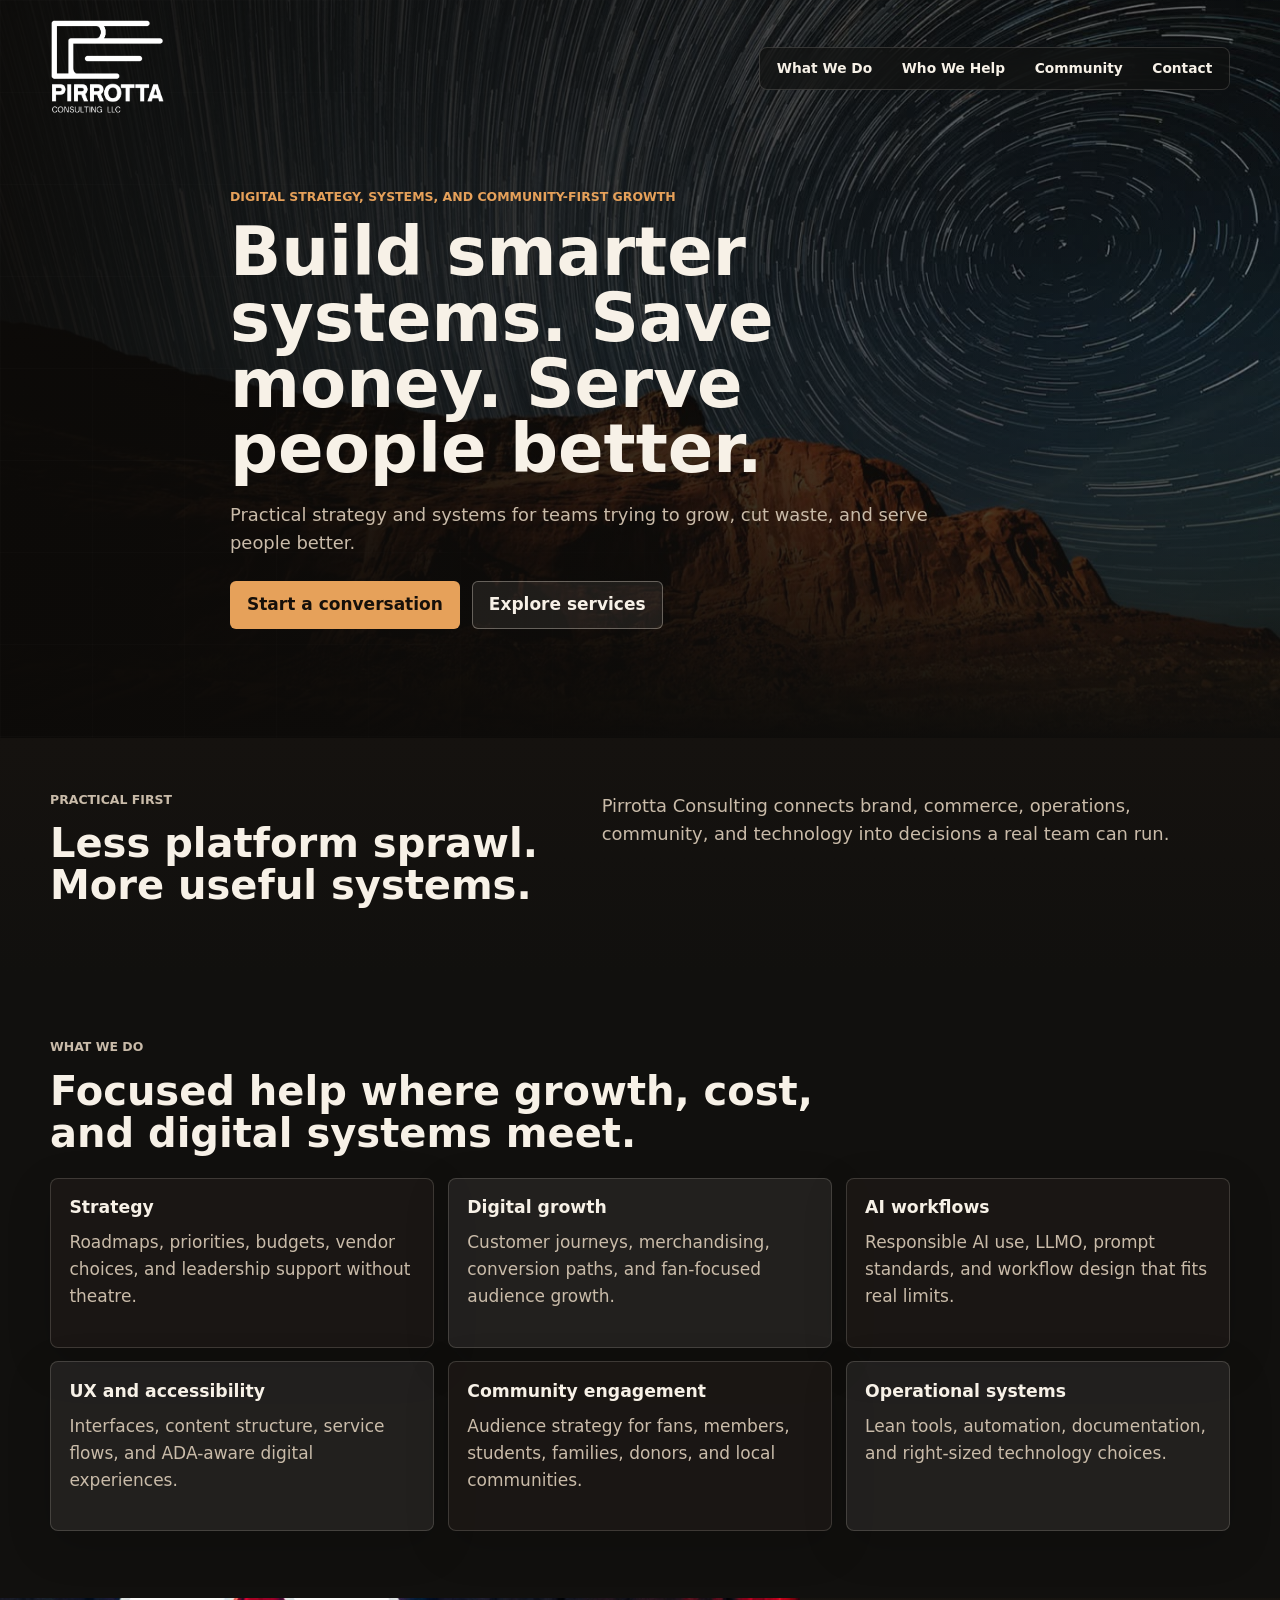
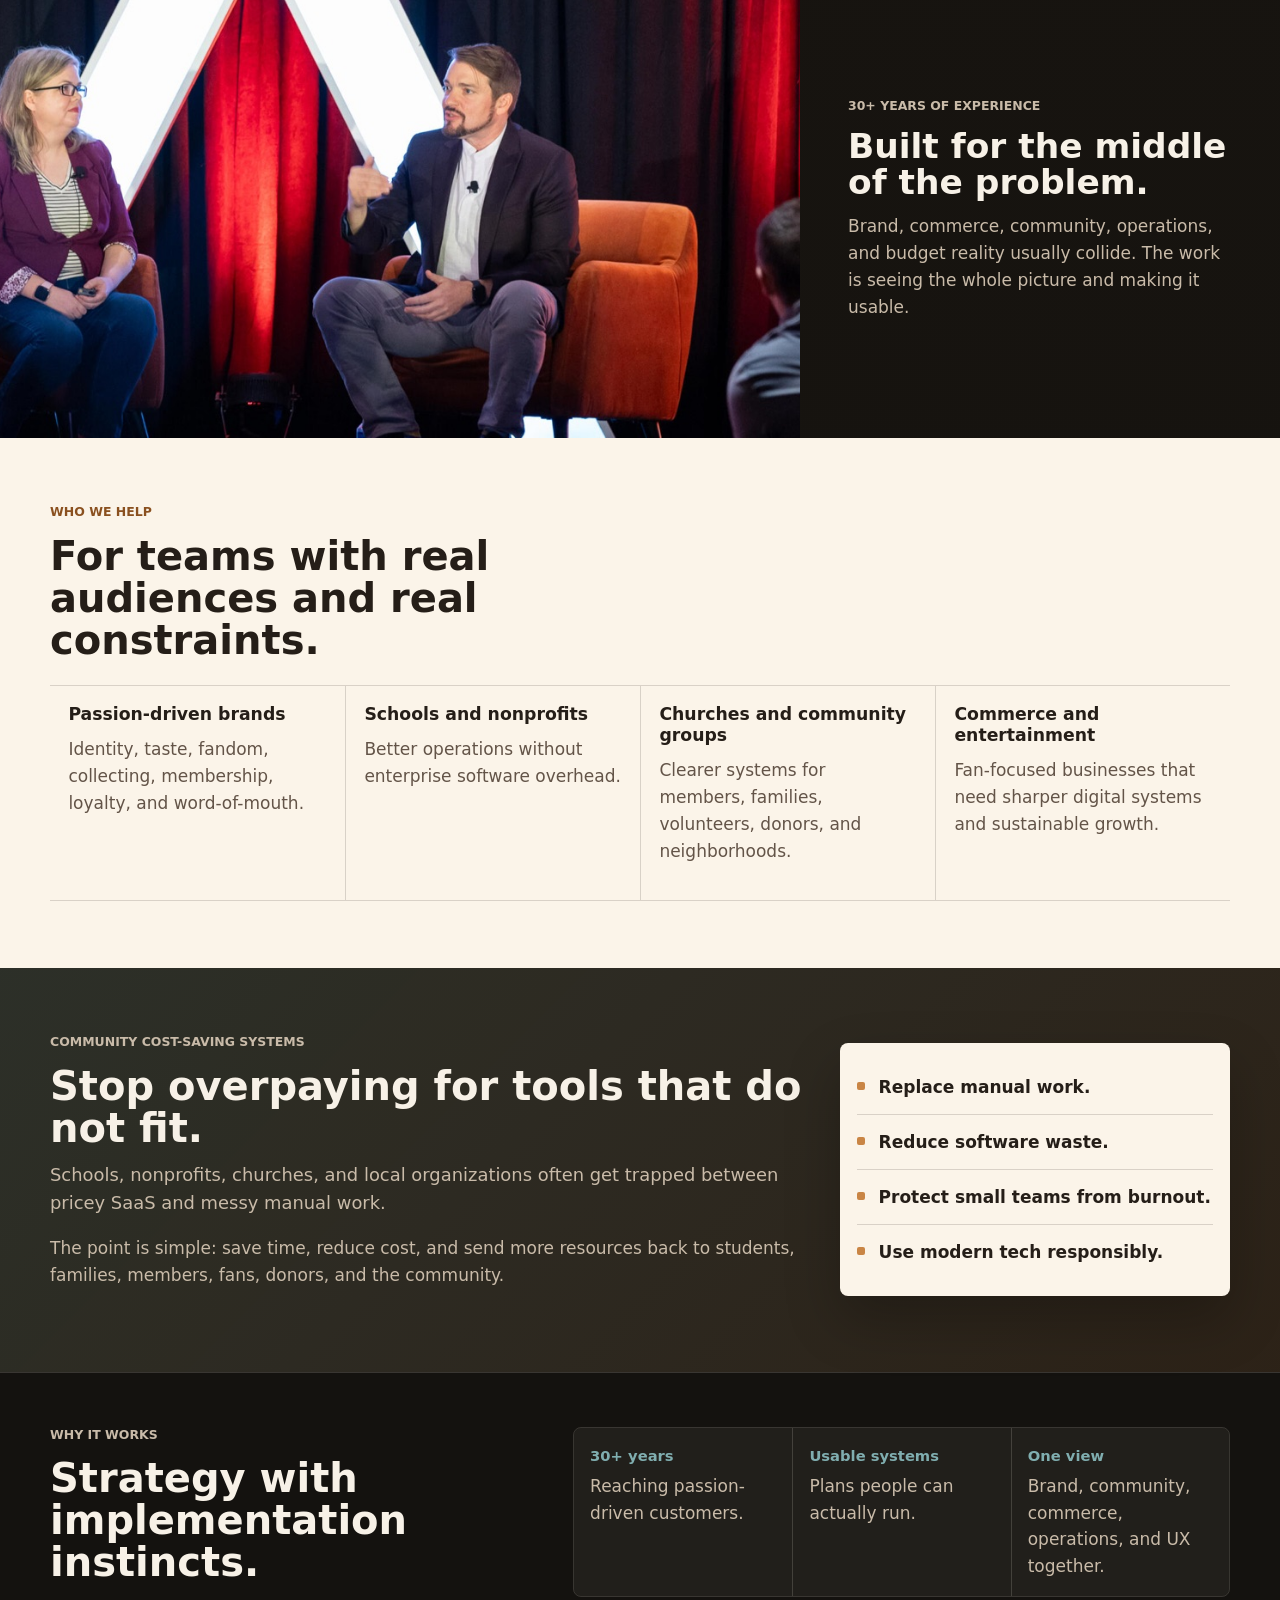
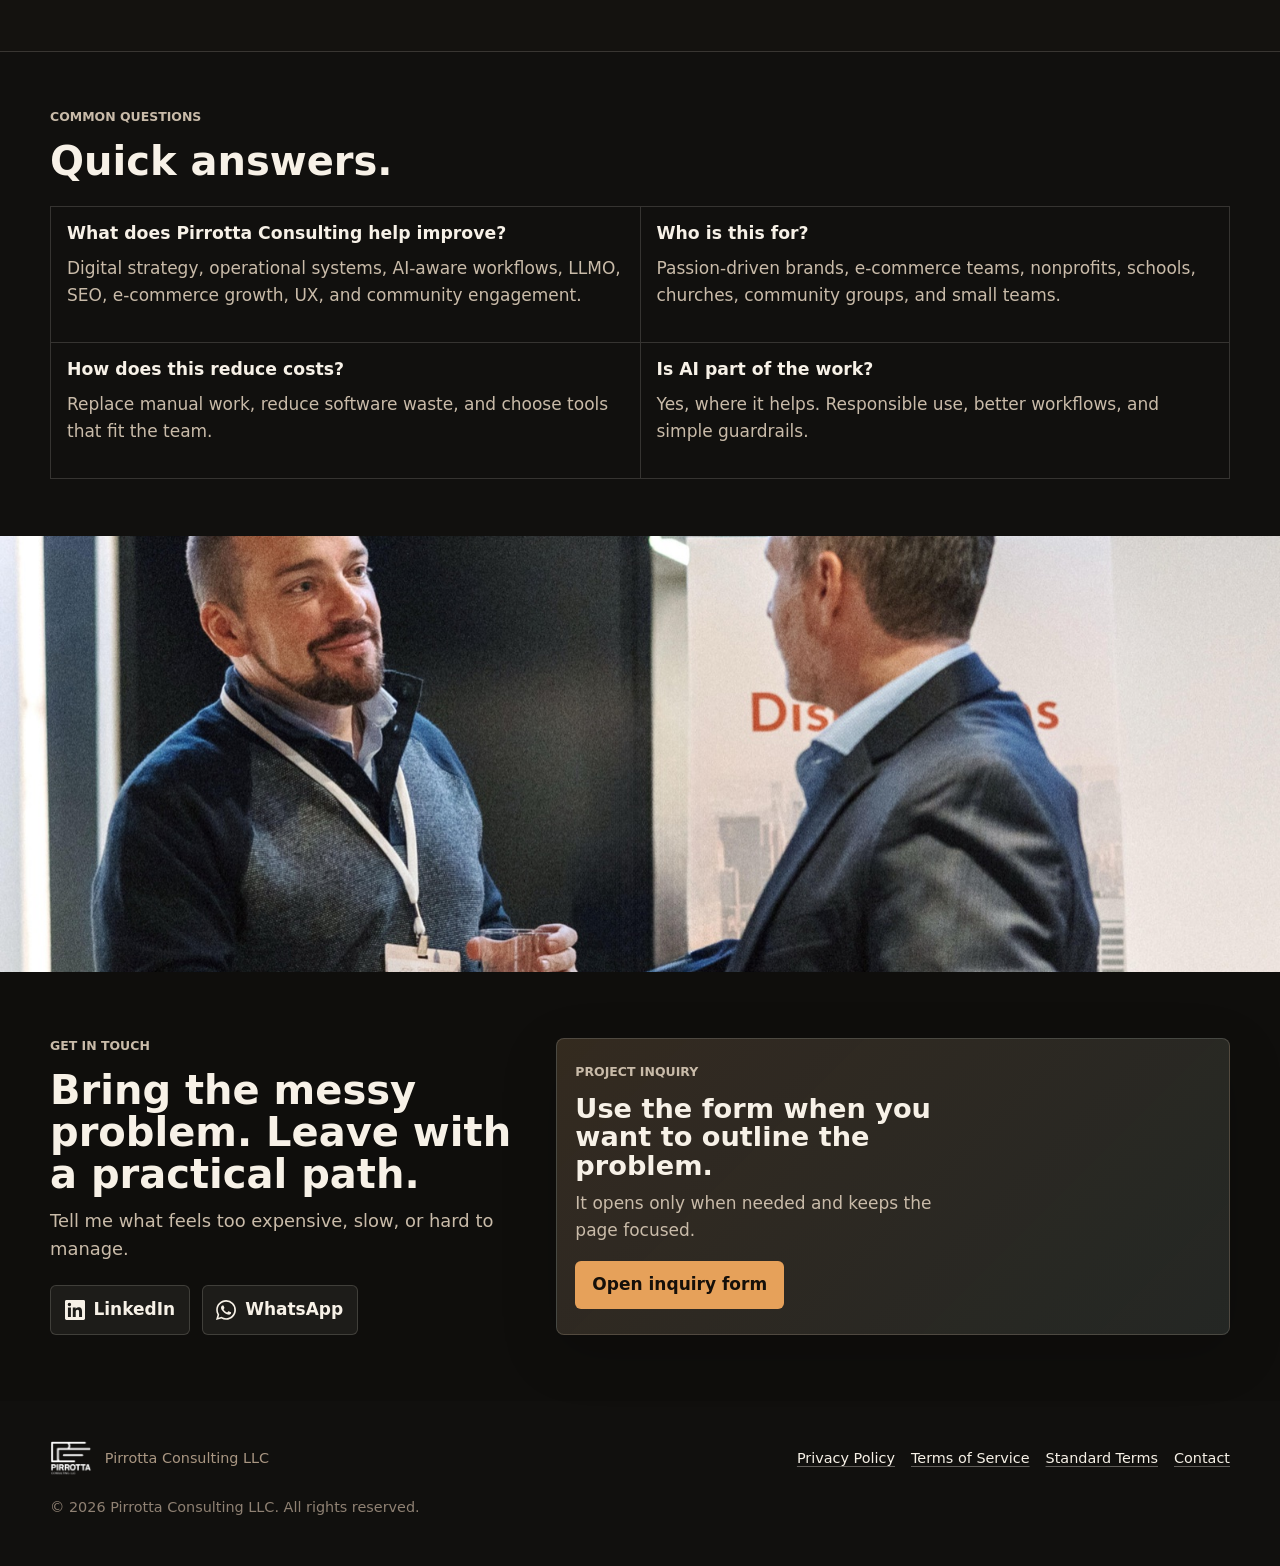
==== commit 0a39f39e: "Launch contact form from dialog" ====
--- a/index.html
+++ b/index.html
@@ -26,8 +26,8 @@
     <meta name="theme-color" content="#11100e">
     <link rel="icon" type="image/png" href="assets/images/favicon.png">
     <link rel="apple-touch-icon" href="assets/images/apple-touch-icon.png">
-    <link rel="stylesheet" href="assets/css/styles.css?v=20260518-5">
-    <script src="assets/js/main.js?v=20260518-5" defer></script>
+    <link rel="stylesheet" href="assets/css/styles.css?v=20260518-7">
+    <script src="assets/js/main.js?v=20260518-7" defer></script>
     <script type="application/ld+json">
       {
         "@context": "https://schema.org",
@@ -127,7 +127,7 @@
           <h1 id="hero-title">Build smarter systems. Save money. Serve people better.</h1>
           <p class="hero__intro">Practical strategy and systems for teams trying to grow, cut waste, and serve people better.</p>
           <div class="hero__actions" aria-label="Primary actions">
-            <a class="button button--primary" href="#contact">Start a conversation</a>
+            <button class="button button--primary" type="button" data-open-contact-form aria-haspopup="dialog" aria-controls="contact-form-dialog">Start a conversation</button>
             <a class="button button--secondary" href="#work">Explore services</a>
           </div>
         </div>
@@ -183,7 +183,7 @@
           <img src="assets/images/chris-pirrotta-affiliate-summit.jpg" width="1600" height="512" alt="Chris Pirrotta speaking on stage at Affiliate Summit 2023 in New York City" loading="lazy" decoding="async">
         </div>
         <div class="feature-band__copy">
-          <p class="eyebrow">25+ years of experience</p>
+          <p class="eyebrow">30+ years of experience</p>
           <h2>Built for the middle of the problem.</h2>
           <p>Brand, commerce, community, operations, and budget reality usually collide. The work is seeing the whole picture and making it usable.</p>
         </div>
@@ -243,7 +243,7 @@
           </div>
           <div class="proof-list">
             <div class="proof-item">
-              <strong>25+ years</strong>
+              <strong>30+ years</strong>
               <span>Reaching passion-driven customers.</span>
             </div>
             <div class="proof-item">
@@ -310,7 +310,25 @@
               </a>
             </div>
           </div>
-          <form class="contact-form" data-contact-form data-endpoint="https://s7lky9n4k2.execute-api.us-east-1.amazonaws.com/contact">
+          <div class="contact-panel" aria-label="Project inquiry">
+            <p class="eyebrow">Project inquiry</p>
+            <h3>Use the form when you want to outline the problem.</h3>
+            <p>It opens only when needed and keeps the page focused.</p>
+            <button class="button button--primary" type="button" data-open-contact-form aria-haspopup="dialog" aria-controls="contact-form-dialog">Open inquiry form</button>
+          </div>
+        </div>
+      </section>
+
+      <dialog class="contact-dialog" id="contact-form-dialog" data-contact-dialog aria-labelledby="contact-form-title">
+        <div class="dialog-card">
+          <div class="dialog-header">
+            <div>
+              <p class="eyebrow">Project inquiry</p>
+              <h2 id="contact-form-title">Tell me what you are trying to solve.</h2>
+            </div>
+            <button class="dialog-close" type="button" data-close-contact-form aria-label="Close inquiry form">X</button>
+          </div>
+          <form class="contact-form contact-form--dialog" data-contact-form data-endpoint="https://s7lky9n4k2.execute-api.us-east-1.amazonaws.com/contact">
             <input type="hidden" name="started_at" value="">
             <label class="trap-field" aria-hidden="true">
               Company website
@@ -352,7 +370,7 @@
             <p class="form-status" data-form-status role="status" aria-live="polite"></p>
           </form>
         </div>
-      </section>
+      </dialog>
     </main>
 
     <footer class="site-footer">
--- a/assets/css/styles.css
+++ b/assets/css/styles.css
@@ -237,6 +237,8 @@
   padding: 0.78rem 1rem;
   border: 1px solid transparent;
   border-radius: 6px;
+  cursor: pointer;
+  font: inherit;
   font-weight: 900;
   line-height: 1.15;
   text-decoration: none;
@@ -561,6 +563,93 @@
   flex: 0 0 auto;
 }
 
+.contact-panel {
+  min-height: 100%;
+  display: grid;
+  align-content: center;
+  justify-items: start;
+  padding: 1.15rem;
+  border: 1px solid var(--line);
+  border-radius: 8px;
+  background:
+    linear-gradient(135deg, rgba(230, 161, 90, 0.12), rgba(128, 174, 176, 0.08)),
+    rgba(247, 241, 231, 0.055);
+  box-shadow: 0 18px 55px rgba(0, 0, 0, 0.18);
+}
+
+.contact-panel h3 {
+  max-width: 420px;
+  margin-bottom: 0.55rem;
+  font-size: 1.7rem;
+  line-height: 1.06;
+}
+
+.contact-panel p:not(.eyebrow) {
+  max-width: 390px;
+  color: var(--muted);
+}
+
+.contact-dialog {
+  width: min(calc(100% - 2rem), 780px);
+  max-height: min(92dvh, 780px);
+  padding: 0;
+  border: 0;
+  background: transparent;
+  color: var(--ink);
+}
+
+.contact-dialog::backdrop {
+  background: rgba(8, 7, 6, 0.72);
+  backdrop-filter: blur(10px);
+}
+
+.dialog-open {
+  overflow: hidden;
+}
+
+.dialog-card {
+  max-height: min(92dvh, 780px);
+  overflow: auto;
+  padding: 1.15rem;
+  border: 1px solid var(--line);
+  border-radius: 8px;
+  background: #14120f;
+  box-shadow: var(--shadow);
+}
+
+.dialog-header {
+  display: flex;
+  justify-content: space-between;
+  gap: 1rem;
+  padding-bottom: 1rem;
+  margin-bottom: 1rem;
+  border-bottom: 1px solid var(--line);
+}
+
+.dialog-header h2 {
+  max-width: 560px;
+  margin-bottom: 0;
+  font-size: 1.85rem;
+}
+
+.dialog-close {
+  flex: 0 0 auto;
+  width: 42px;
+  height: 42px;
+  border: 1px solid var(--line);
+  border-radius: 6px;
+  background: rgba(247, 241, 231, 0.07);
+  color: var(--ink);
+  cursor: pointer;
+  font: inherit;
+  font-weight: 900;
+}
+
+.dialog-close:hover {
+  border-color: rgba(230, 161, 90, 0.55);
+  background: rgba(230, 161, 90, 0.1);
+}
+
 .contact-form {
   display: grid;
   gap: 1rem;
@@ -569,6 +658,18 @@
   border-radius: 8px;
   background: rgba(247, 241, 231, 0.06);
   box-shadow: 0 18px 55px rgba(0, 0, 0, 0.18);
+}
+
+.contact-form--dialog {
+  gap: 0.8rem;
+  padding: 0;
+  border: 0;
+  background: transparent;
+  box-shadow: none;
+}
+
+.contact-form--dialog textarea {
+  min-height: 112px;
 }
 
 .form-grid {
@@ -923,6 +1024,22 @@
     object-position: 44% 34%;
   }
 
+  .contact-panel h3 {
+    font-size: 1.45rem;
+  }
+
+  .contact-dialog {
+    width: min(calc(100% - 1rem), 780px);
+  }
+
+  .dialog-card {
+    padding: 1rem;
+  }
+
+  .dialog-header h2 {
+    font-size: 1.4rem;
+  }
+
   .site-footer {
     grid-template-columns: 1fr;
   }
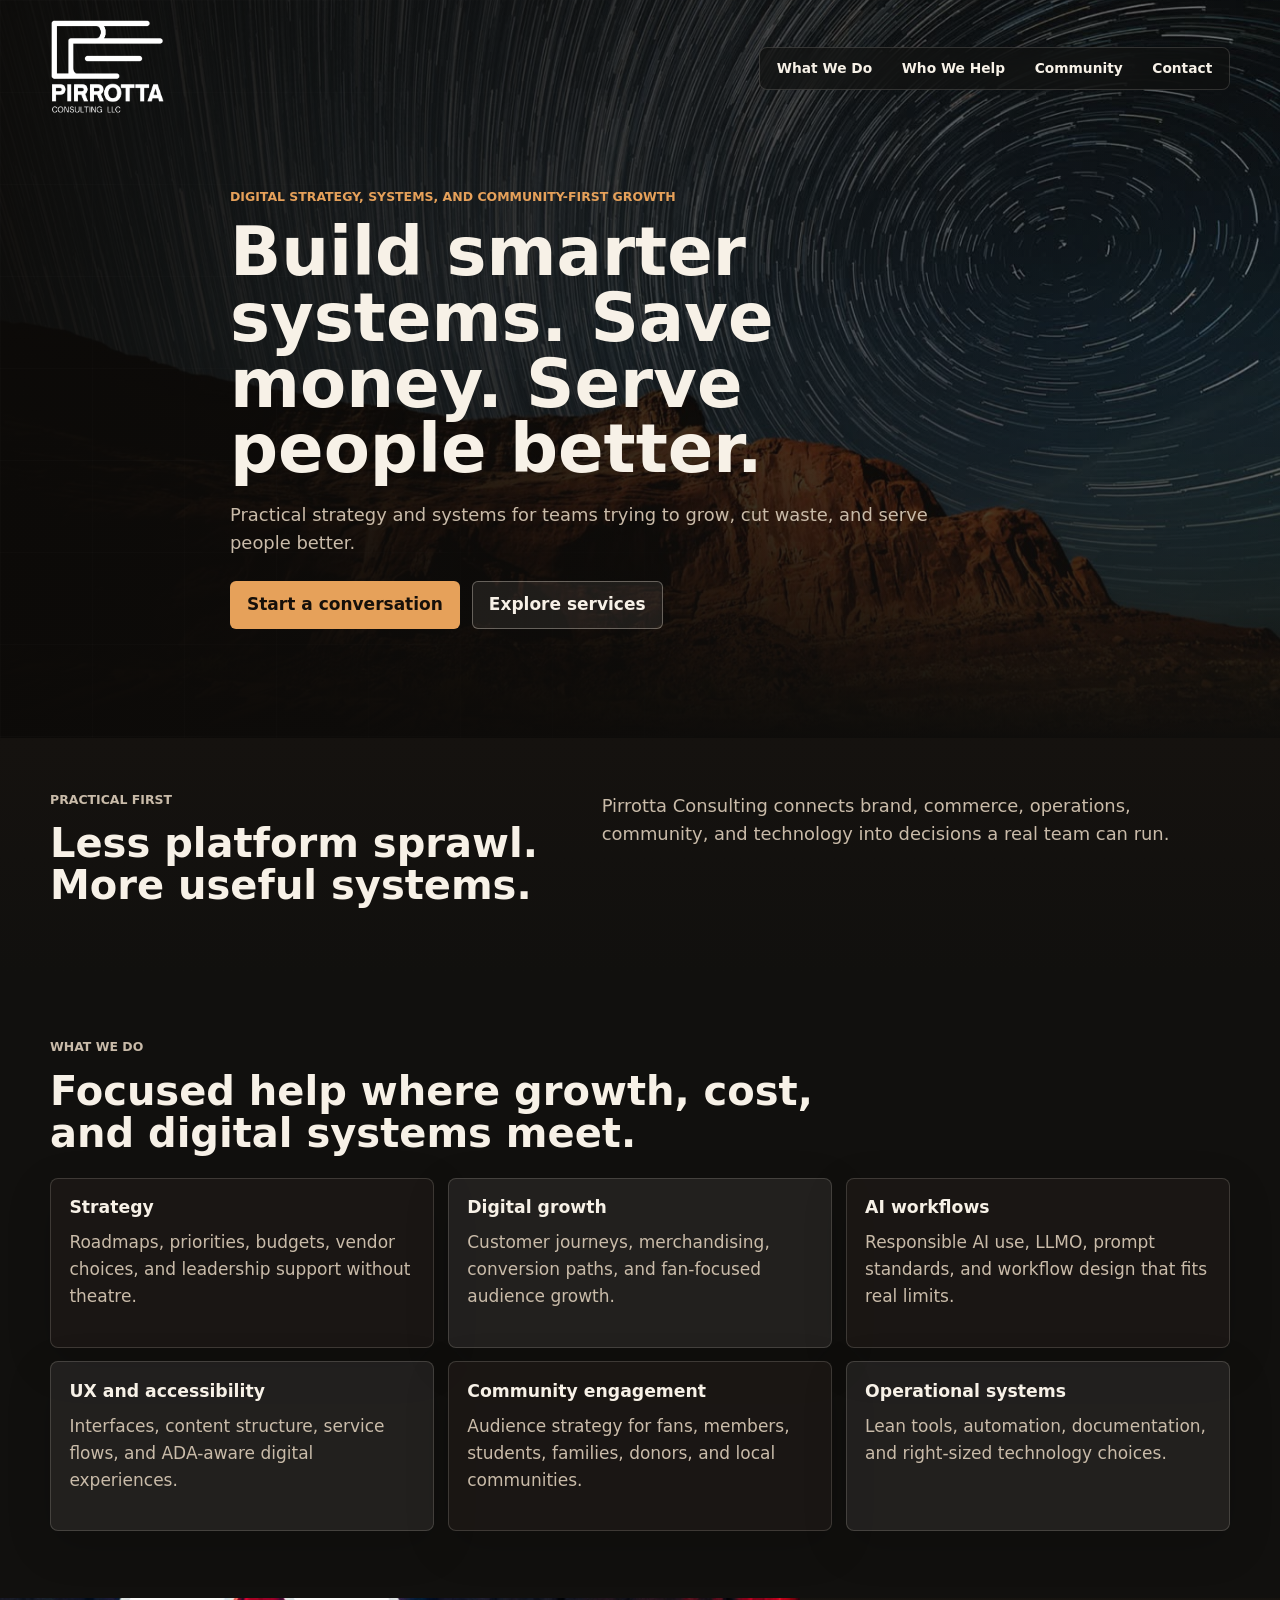
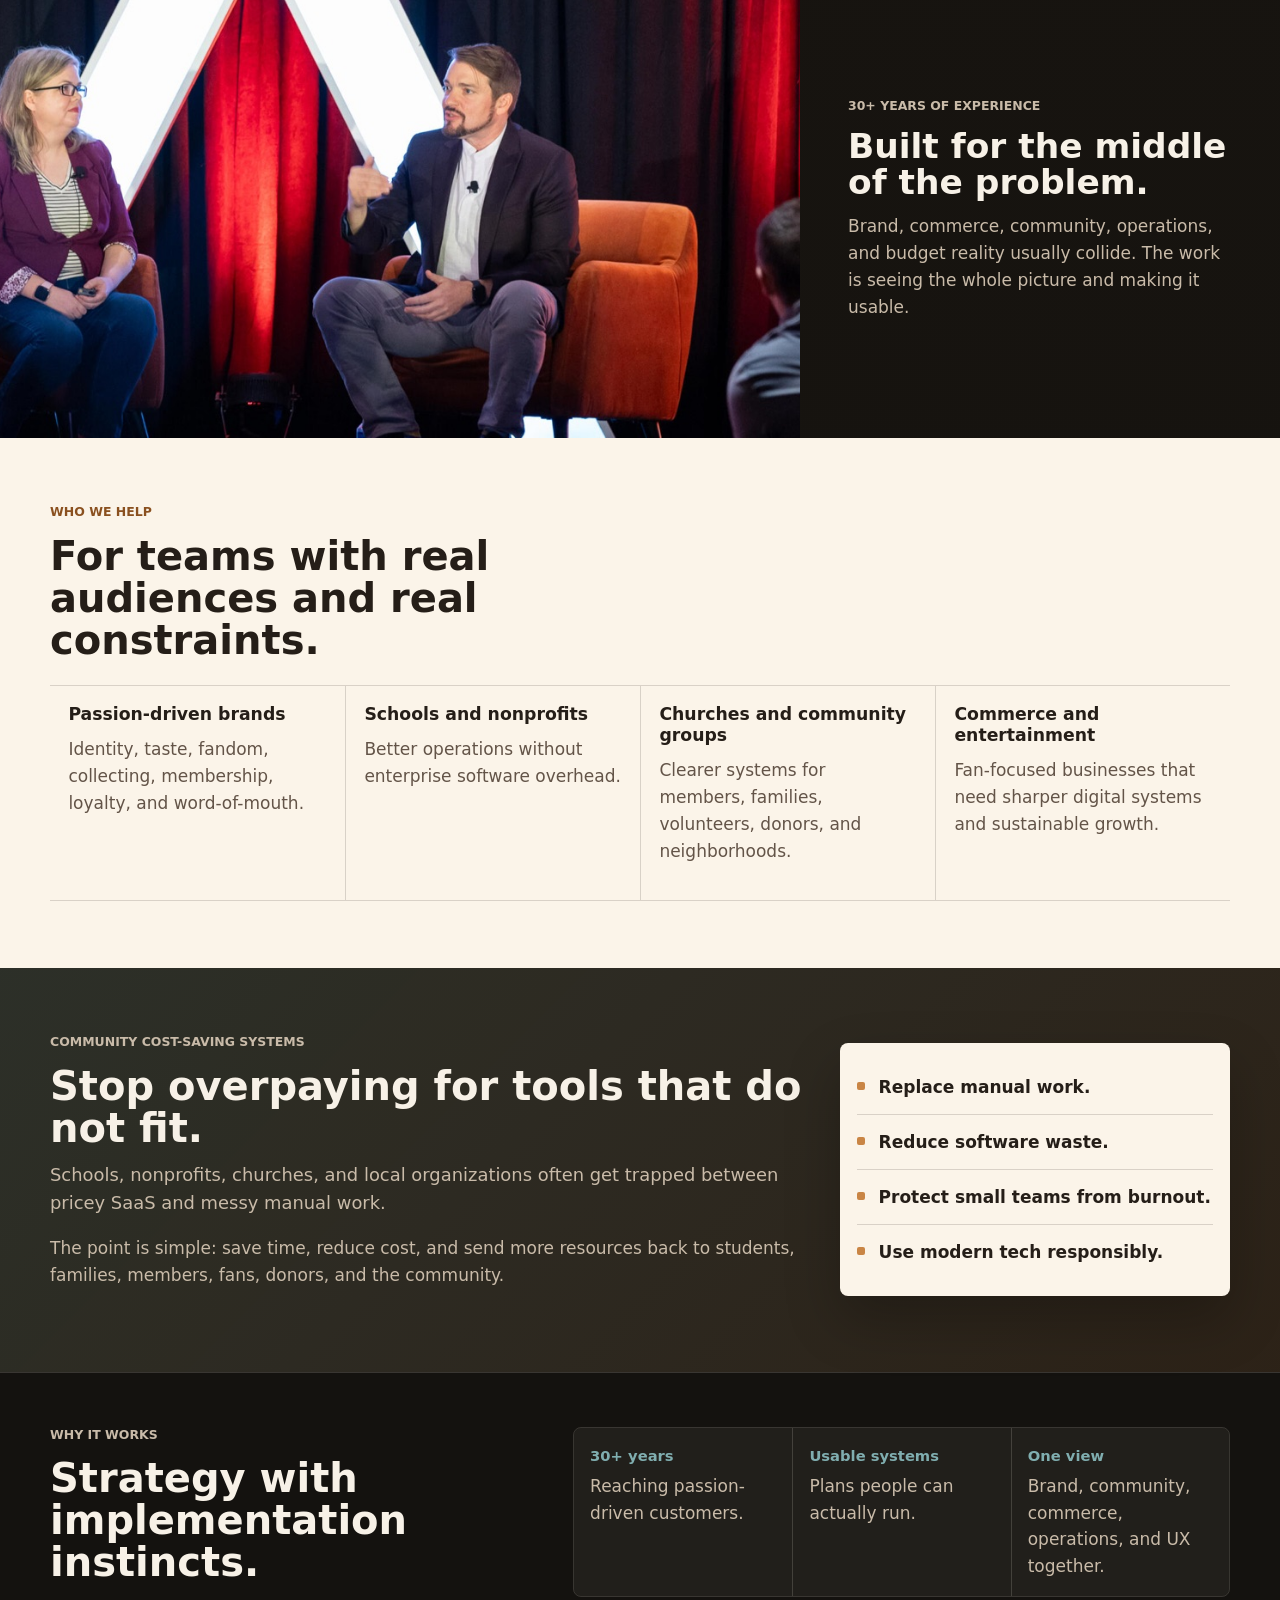
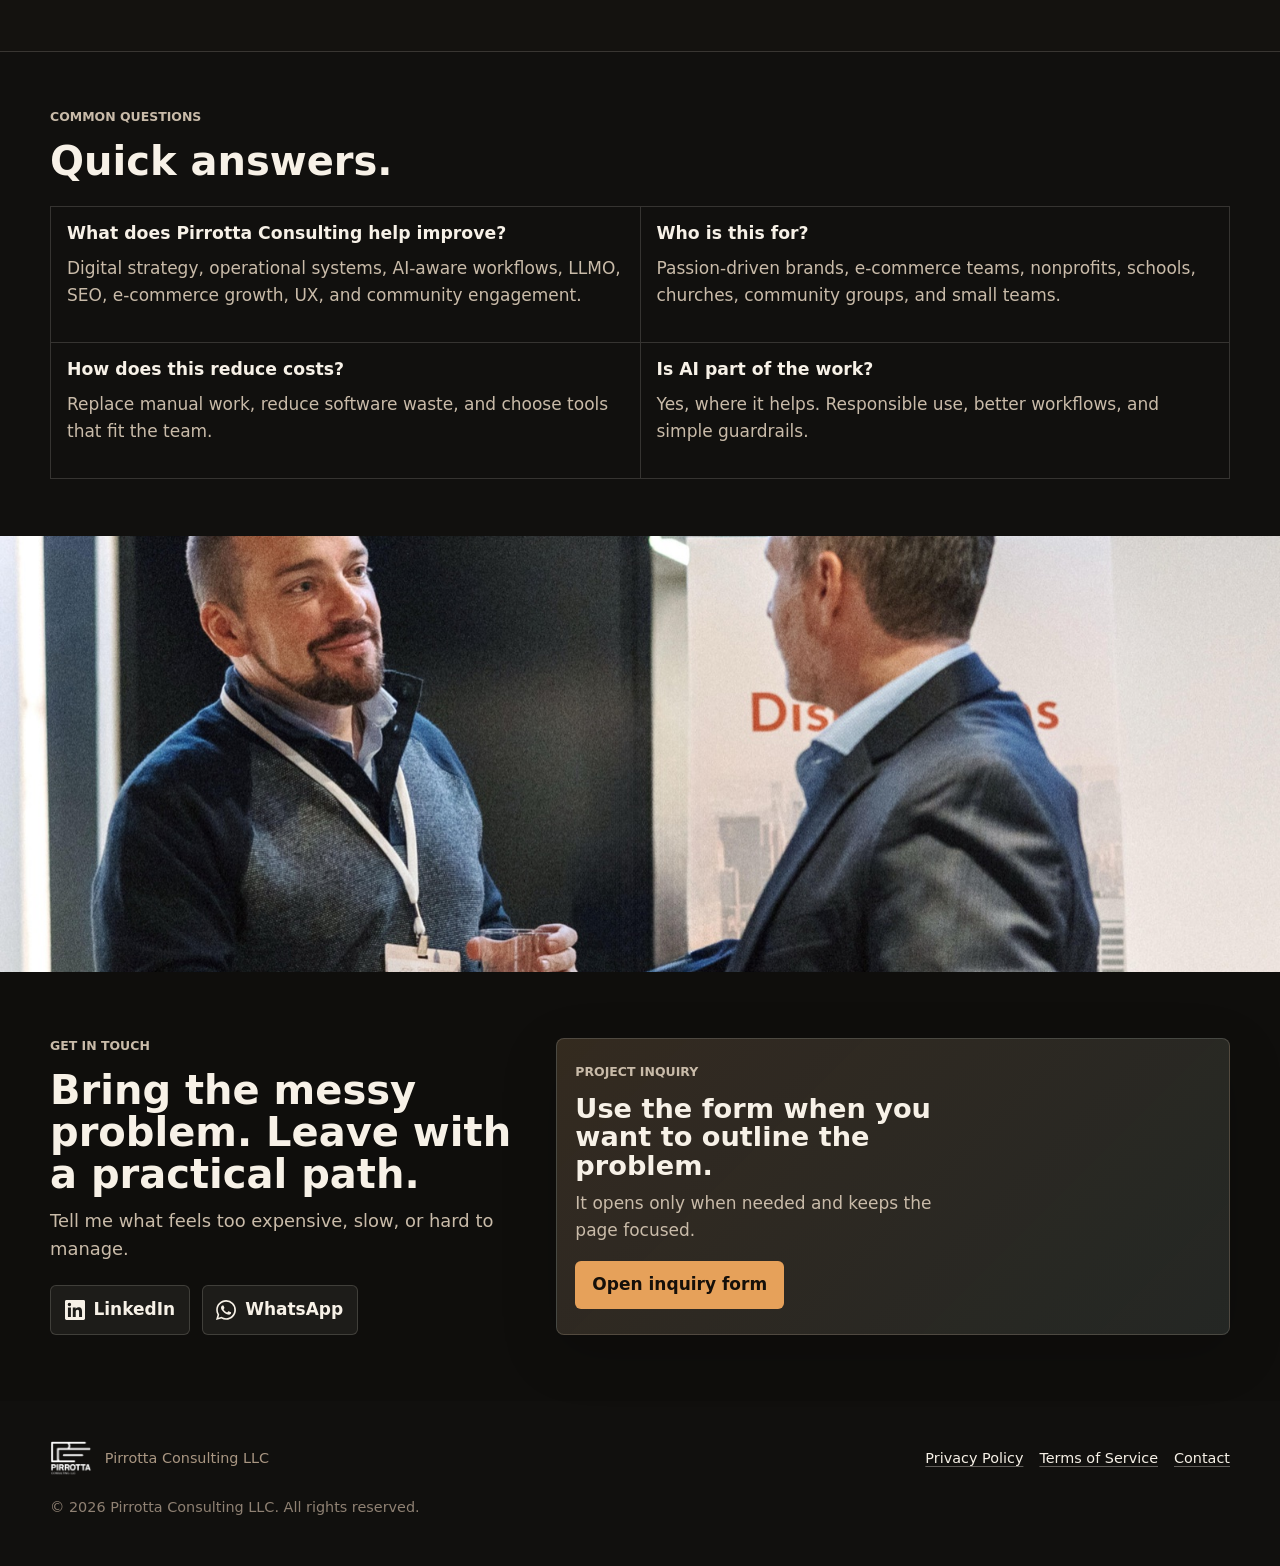
==== commit 60c15f80: "Update legal pages" ====
--- a/index.html
+++ b/index.html
@@ -26,7 +26,7 @@
     <meta name="theme-color" content="#11100e">
     <link rel="icon" type="image/png" href="assets/images/favicon.png">
     <link rel="apple-touch-icon" href="assets/images/apple-touch-icon.png">
-    <link rel="stylesheet" href="assets/css/styles.css?v=20260518-7">
+    <link rel="stylesheet" href="assets/css/styles.css?v=20260520-1">
     <script src="assets/js/main.js?v=20260518-7" defer></script>
     <script type="application/ld+json">
       {
@@ -381,7 +381,6 @@
       <nav class="footer-links" aria-label="Footer navigation">
         <a href="privacy.html">Privacy Policy</a>
         <a href="terms.html">Terms of Service</a>
-        <a href="standard-terms.html">Standard Terms</a>
         <a href="#contact">Contact</a>
       </nav>
       <p class="copyright">&copy; 2026 Pirrotta Consulting LLC. All rights reserved.</p>
--- a/assets/css/styles.css
+++ b/assets/css/styles.css
@@ -849,13 +849,26 @@
   line-height: 1.2;
 }
 
+.legal-main h3 {
+  margin-top: 1.4rem;
+  color: var(--paper-ink);
+  font-size: 1.08rem;
+}
+
 .legal-main p,
 .legal-main li {
   color: #46392f;
 }
 
-.legal-main ol {
+.legal-main ol,
+.legal-main ul {
+  margin-top: 0;
+  margin-bottom: 1.2rem;
   padding-left: 1.35rem;
+}
+
+.legal-main li {
+  margin-bottom: 0.35rem;
 }
 
 .legal-main a {
@@ -865,6 +878,10 @@
 .legal-page .site-footer {
   border-top: 1px solid rgba(37, 30, 24, 0.16);
   color: #6d5e51;
+}
+
+.legal-page .copyright {
+  color: var(--paper-muted);
 }
 
 .legal-page .footer-links a {
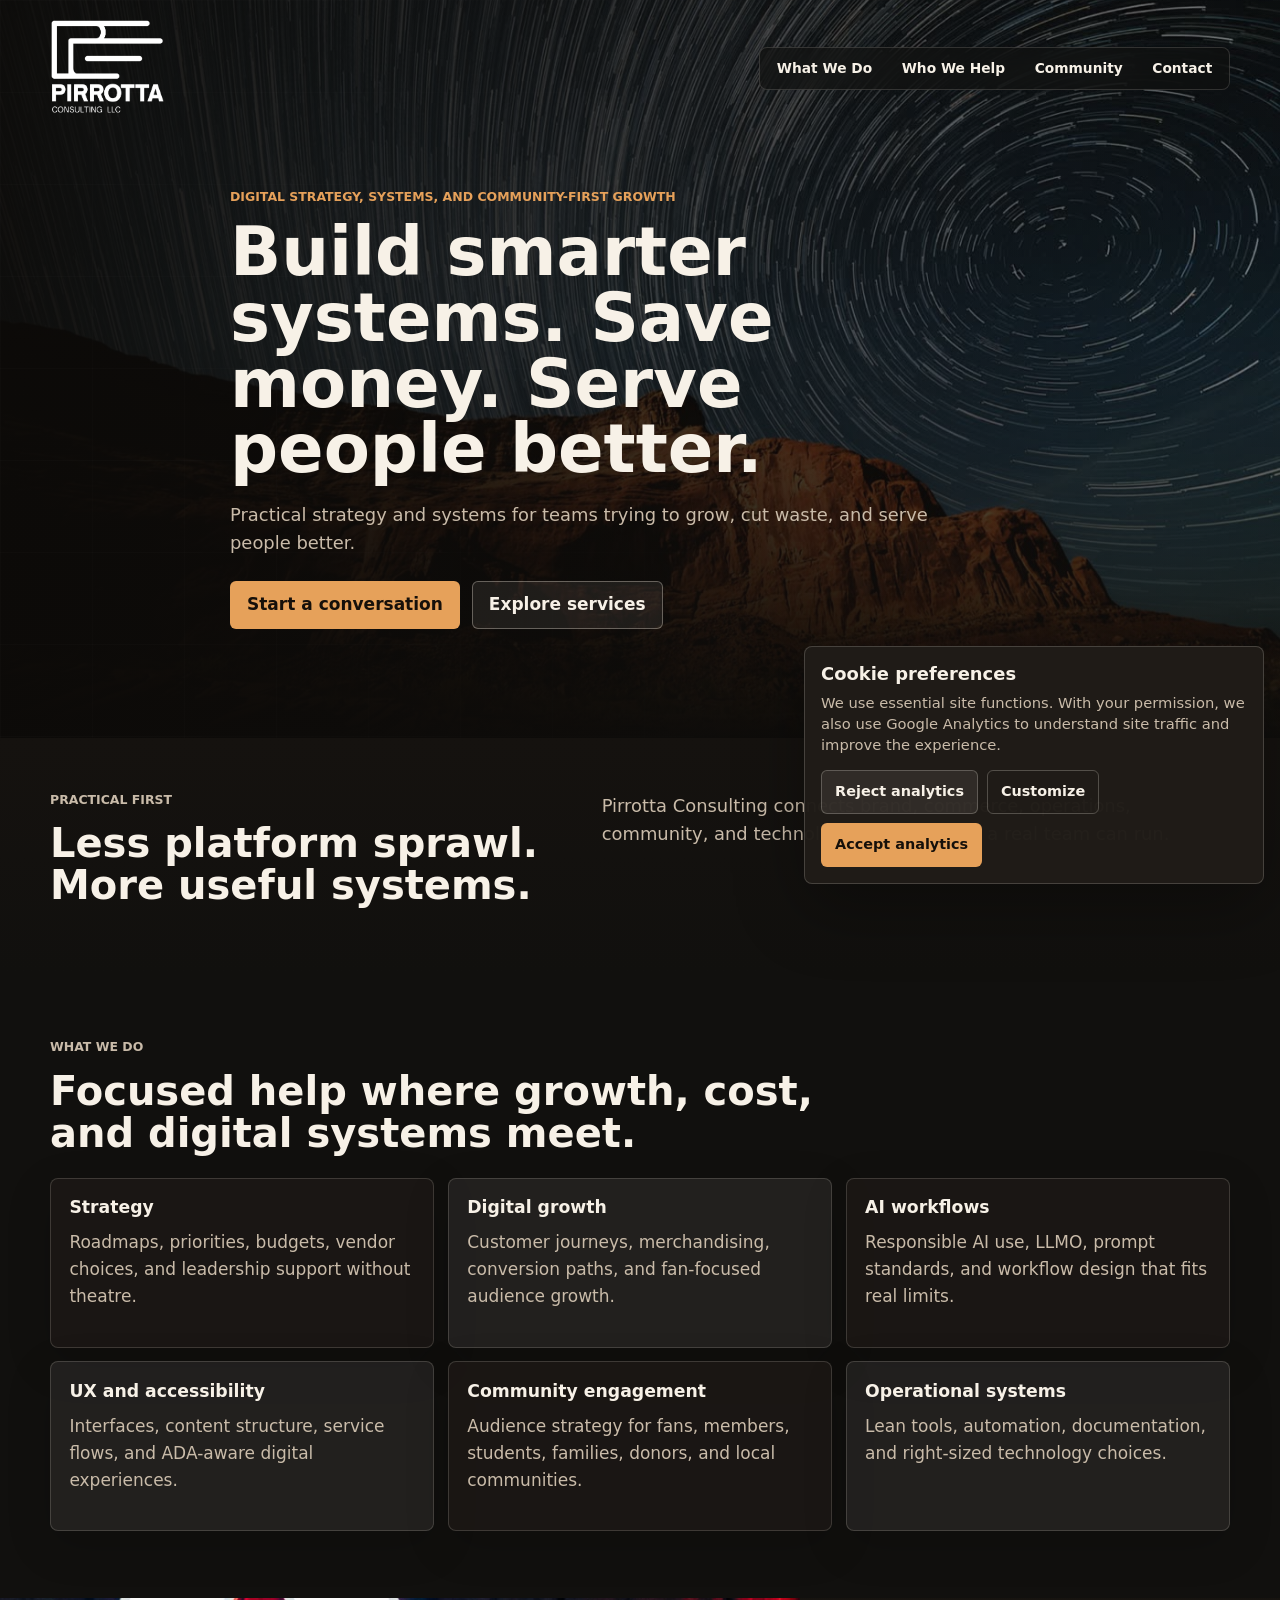
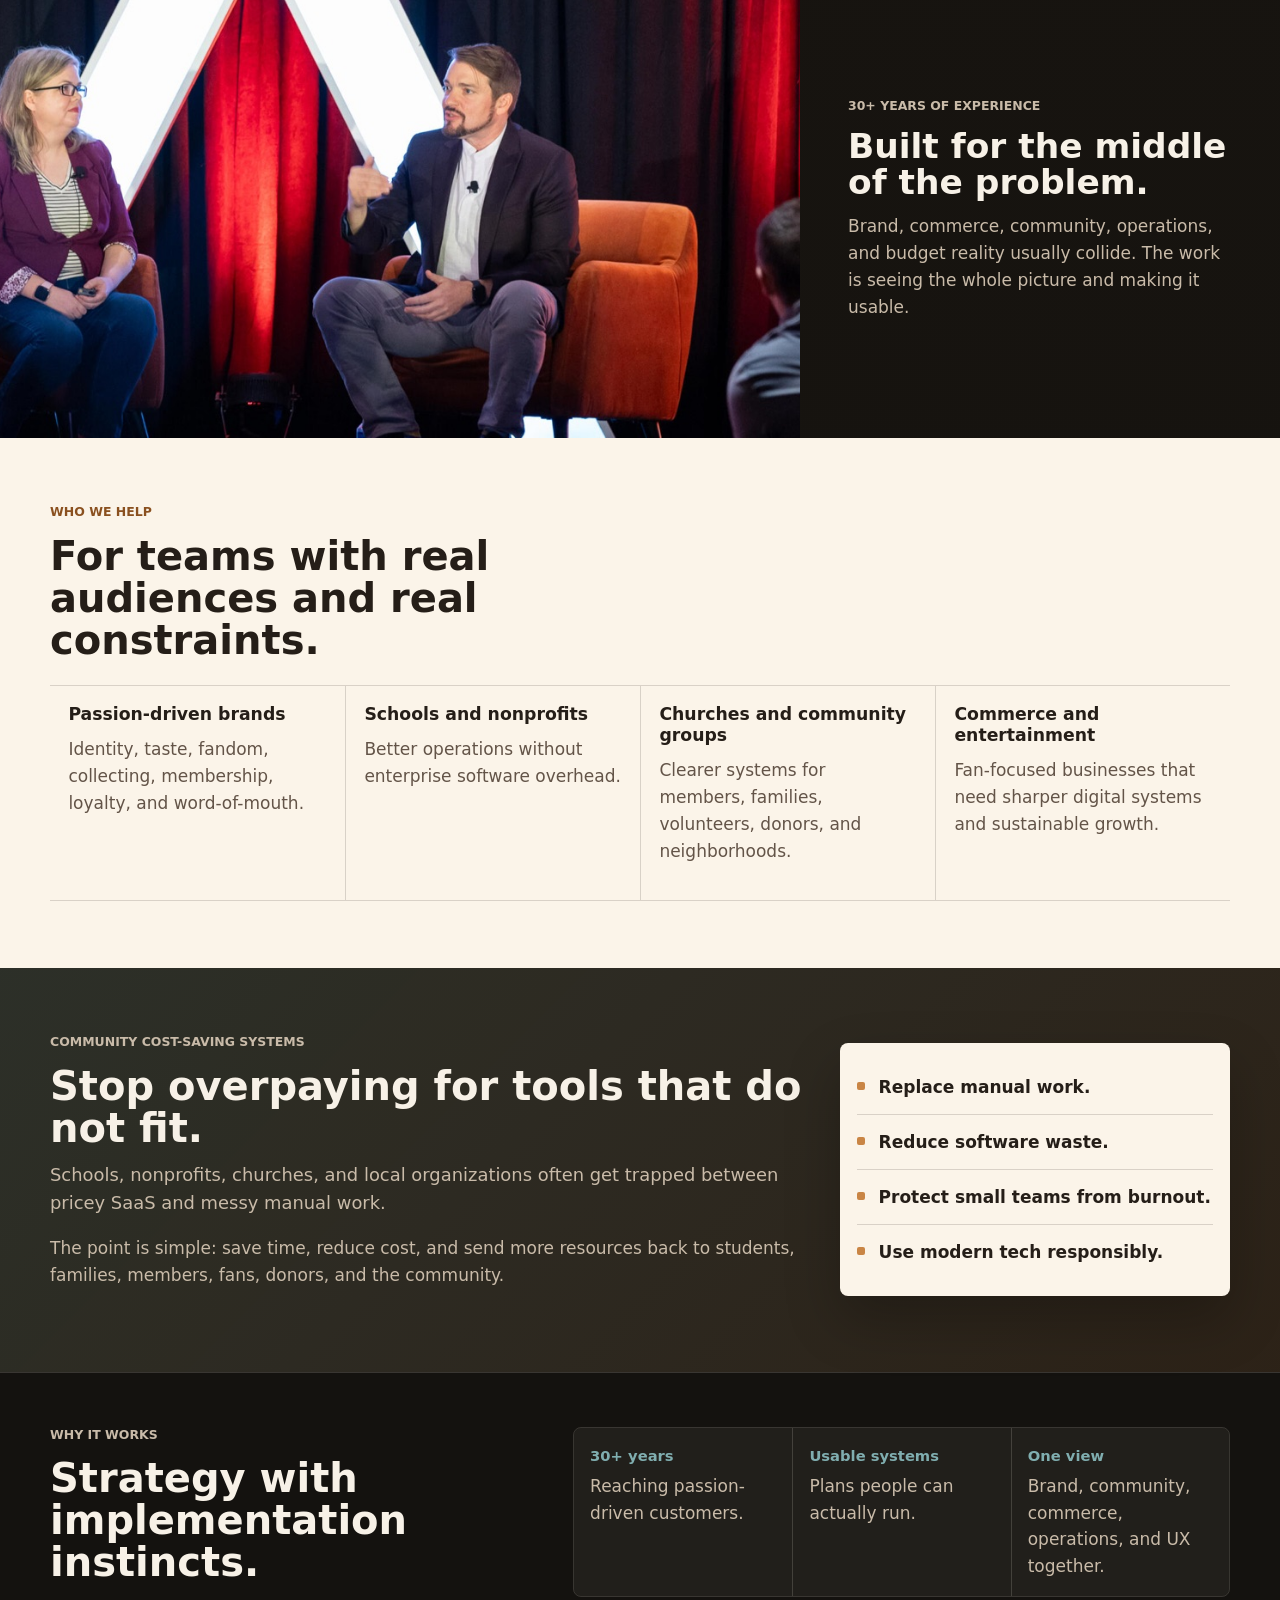
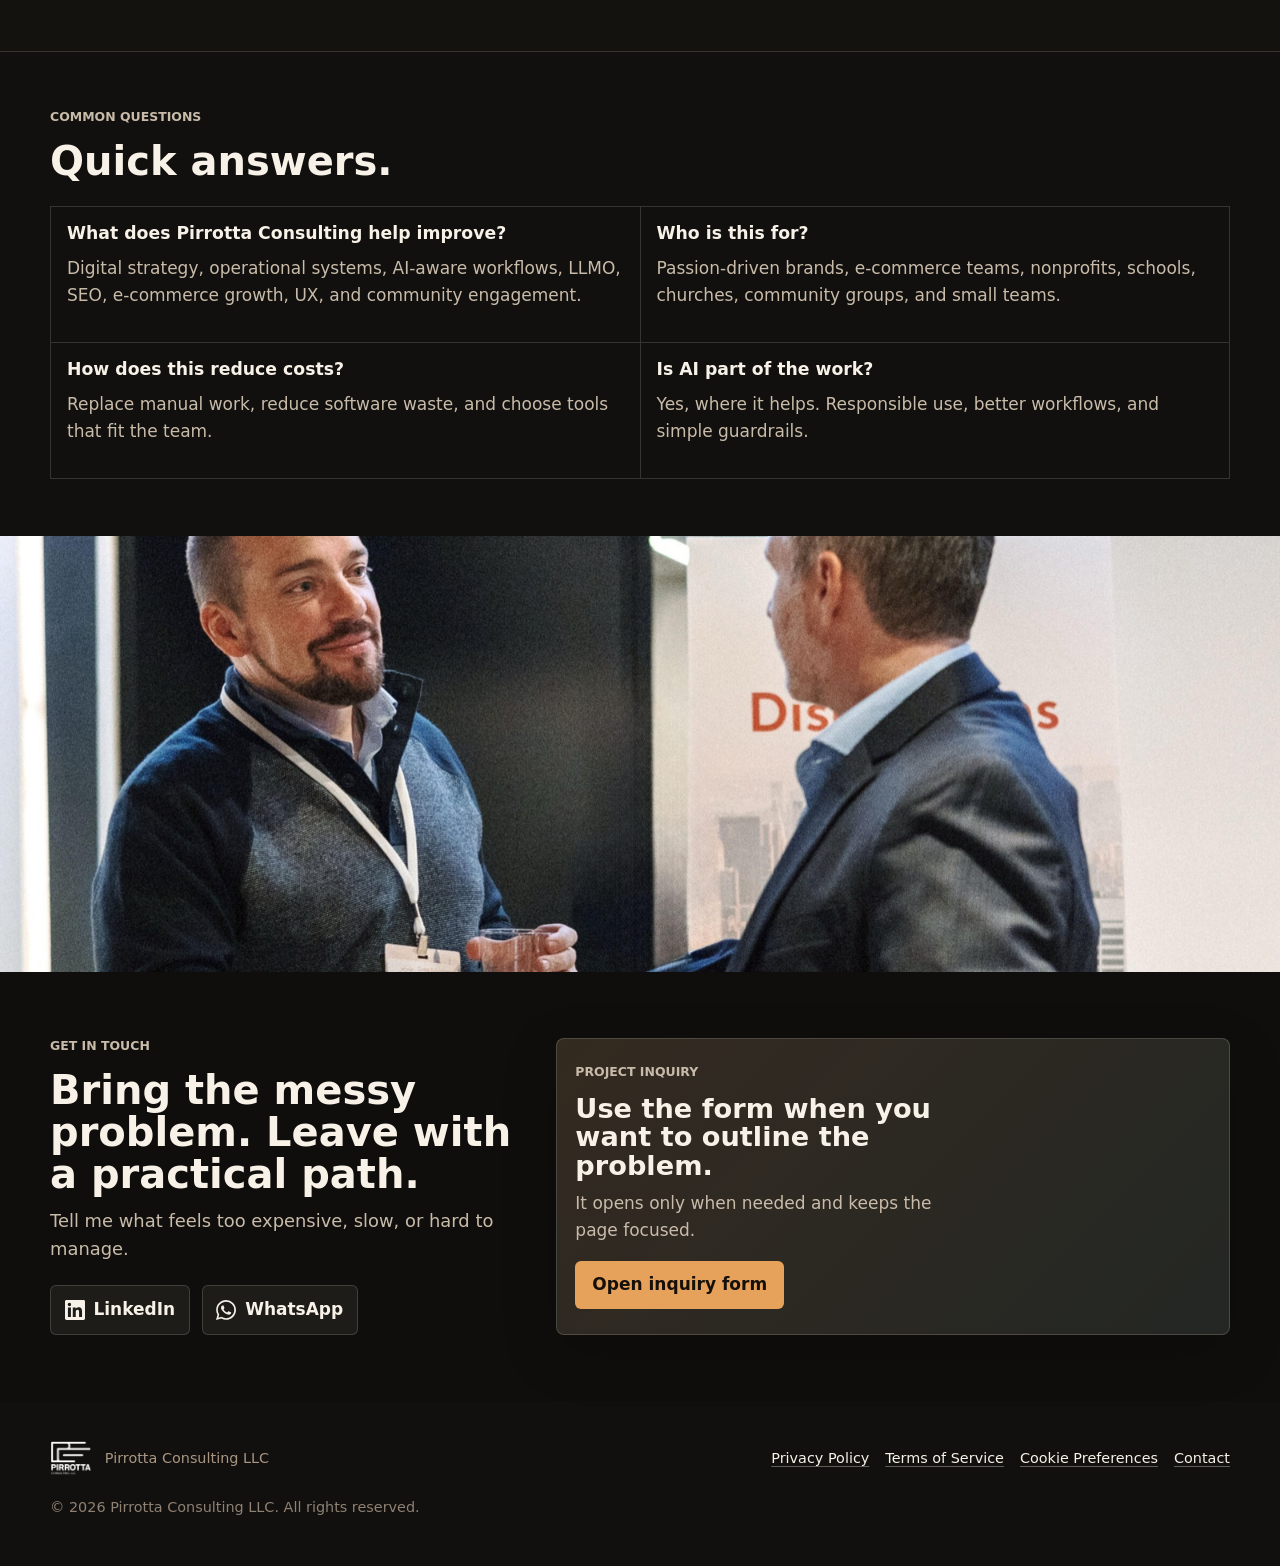
==== commit 89ef24c2: "Add analytics consent controls" ====
--- a/index.html
+++ b/index.html
@@ -26,7 +26,8 @@
     <meta name="theme-color" content="#11100e">
     <link rel="icon" type="image/png" href="assets/images/favicon.png">
     <link rel="apple-touch-icon" href="assets/images/apple-touch-icon.png">
-    <link rel="stylesheet" href="assets/css/styles.css?v=20260520-1">
+    <link rel="stylesheet" href="assets/css/styles.css?v=20260520-3">
+    <script src="assets/js/consent.js?v=20260520-1" defer></script>
     <script src="assets/js/main.js?v=20260518-7" defer></script>
     <script type="application/ld+json">
       {
@@ -365,7 +366,7 @@
               What should we know?
               <textarea name="message" rows="6" required minlength="20" maxlength="3000"></textarea>
             </label>
-            <p class="form-note">Bot-resistant form handling. No tracking scripts.</p>
+            <p class="form-note">Bot-resistant form handling. Analytics loads only after consent.</p>
             <button class="button button--primary" type="submit">Send message</button>
             <p class="form-status" data-form-status role="status" aria-live="polite"></p>
           </form>
@@ -381,6 +382,7 @@
       <nav class="footer-links" aria-label="Footer navigation">
         <a href="privacy.html">Privacy Policy</a>
         <a href="terms.html">Terms of Service</a>
+        <button type="button" data-cookie-preferences>Cookie Preferences</button>
         <a href="#contact">Contact</a>
       </nav>
       <p class="copyright">&copy; 2026 Pirrotta Consulting LLC. All rights reserved.</p>
--- a/assets/css/styles.css
+++ b/assets/css/styles.css
@@ -798,9 +798,167 @@
   text-underline-offset: 0.22em;
 }
 
+.footer-links button {
+  padding: 0;
+  border: 0;
+  background: transparent;
+  color: var(--ink);
+  cursor: pointer;
+  font: inherit;
+  text-decoration: underline;
+  text-decoration-color: rgba(247, 241, 231, 0.35);
+  text-underline-offset: 0.22em;
+}
+
 .copyright {
   grid-column: 1 / -1;
   color: #8f8173;
+}
+
+.cookie-consent {
+  position: fixed;
+  right: 1rem;
+  bottom: 1rem;
+  z-index: 80;
+  width: min(calc(100% - 2rem), 460px);
+}
+
+.cookie-consent[hidden],
+.cookie-preferences[hidden] {
+  display: none;
+}
+
+.cookie-card,
+.cookie-modal {
+  border: 1px solid rgba(247, 241, 231, 0.18);
+  border-radius: 8px;
+  background: rgba(32, 28, 24, 0.98);
+  box-shadow: var(--shadow);
+  color: var(--ink);
+}
+
+.cookie-card {
+  padding: 1rem;
+}
+
+.cookie-card h2,
+.cookie-modal h2 {
+  margin: 0 0 0.45rem;
+  color: var(--ink);
+  font-size: 1.12rem;
+  line-height: 1.2;
+}
+
+.cookie-card p,
+.cookie-modal p {
+  margin: 0;
+  color: var(--muted);
+  font-size: 0.92rem;
+  line-height: 1.45;
+}
+
+.cookie-note {
+  margin-top: 0.65rem !important;
+  color: var(--sage) !important;
+  font-weight: 800;
+}
+
+.cookie-actions {
+  display: flex;
+  flex-wrap: wrap;
+  gap: 0.55rem;
+  margin-top: 0.9rem;
+}
+
+.cookie-actions--modal {
+  justify-content: flex-end;
+}
+
+.cookie-button {
+  min-height: 44px;
+  padding: 0.68rem 0.82rem;
+  border: 1px solid rgba(247, 241, 231, 0.24);
+  border-radius: 6px;
+  cursor: pointer;
+  font: inherit;
+  font-size: 0.9rem;
+  font-weight: 900;
+  line-height: 1.1;
+}
+
+.cookie-button--primary {
+  border-color: transparent;
+  background: var(--copper-strong);
+  color: #16100a;
+}
+
+.cookie-button--secondary {
+  background: rgba(247, 241, 231, 0.08);
+  color: var(--ink);
+}
+
+.cookie-button--quiet {
+  background: transparent;
+  color: var(--ink);
+}
+
+.cookie-preferences {
+  position: fixed;
+  inset: 0;
+  z-index: 90;
+  display: grid;
+  place-items: center;
+  padding: 1rem;
+  background: rgba(8, 7, 6, 0.72);
+  backdrop-filter: blur(10px);
+}
+
+.cookie-modal {
+  width: min(100%, 560px);
+  max-height: min(92dvh, 720px);
+  overflow: auto;
+  padding: 1rem;
+}
+
+.cookie-choice {
+  display: flex;
+  align-items: center;
+  justify-content: space-between;
+  gap: 1rem;
+  margin-top: 0.85rem;
+  padding: 0.85rem;
+  border: 1px solid rgba(247, 241, 231, 0.14);
+  border-radius: 8px;
+  background: rgba(247, 241, 231, 0.06);
+}
+
+.cookie-choice strong,
+.cookie-choice span {
+  display: block;
+}
+
+.cookie-choice strong {
+  margin-bottom: 0.18rem;
+  color: var(--ink);
+}
+
+.cookie-choice span {
+  color: var(--muted);
+  font-size: 0.9rem;
+  line-height: 1.4;
+}
+
+.cookie-choice input {
+  flex: 0 0 auto;
+  width: 1.3rem;
+  height: 1.3rem;
+  accent-color: var(--copper-strong);
+}
+
+.cookie-required {
+  flex: 0 0 auto;
+  color: var(--sage) !important;
+  font-weight: 900;
 }
 
 .legal-page {
@@ -840,6 +998,7 @@
   color: var(--paper-ink);
   font-size: 3.1rem;
   line-height: 1.05;
+  overflow-wrap: anywhere;
 }
 
 .legal-main h2 {
@@ -858,6 +1017,7 @@
 .legal-main p,
 .legal-main li {
   color: #46392f;
+  overflow-wrap: break-word;
 }
 
 .legal-main ol,
@@ -875,6 +1035,48 @@
   color: #6f3f17;
 }
 
+.legal-table-wrap {
+  width: 100%;
+  margin: 1.2rem 0 1.6rem;
+  overflow-x: auto;
+  border: 1px solid rgba(37, 30, 24, 0.16);
+  border-radius: 8px;
+  background: rgba(255, 252, 247, 0.7);
+}
+
+.legal-main table {
+  width: 100%;
+  min-width: 720px;
+  border-collapse: collapse;
+  color: #46392f;
+  font-size: 0.88rem;
+  line-height: 1.45;
+}
+
+.legal-main th,
+.legal-main td {
+  padding: 0.85rem;
+  border-bottom: 1px solid rgba(37, 30, 24, 0.12);
+  border-right: 1px solid rgba(37, 30, 24, 0.1);
+  text-align: left;
+  vertical-align: top;
+}
+
+.legal-main th {
+  color: var(--paper-ink);
+  font-weight: 800;
+  background: rgba(37, 30, 24, 0.06);
+}
+
+.legal-main td:last-child,
+.legal-main th:last-child {
+  border-right: 0;
+}
+
+.legal-main tr:last-child td {
+  border-bottom: 0;
+}
+
 .legal-page .site-footer {
   border-top: 1px solid rgba(37, 30, 24, 0.16);
   color: #6d5e51;
@@ -886,6 +1088,11 @@
 
 .legal-page .footer-links a {
   color: var(--paper-ink);
+}
+
+.legal-page .footer-links button {
+  color: var(--paper-ink);
+  text-decoration-color: rgba(37, 30, 24, 0.35);
 }
 
 @media (max-width: 980px) {
@@ -1063,6 +1270,22 @@
 
   .footer-links {
     justify-content: flex-start;
+  }
+
+  .cookie-consent {
+    right: 0.75rem;
+    bottom: 0.75rem;
+    width: calc(100% - 1.5rem);
+  }
+
+  .cookie-actions,
+  .cookie-actions--modal {
+    align-items: stretch;
+    flex-direction: column;
+  }
+
+  .cookie-button {
+    width: 100%;
   }
 
   .legal-main h1 {
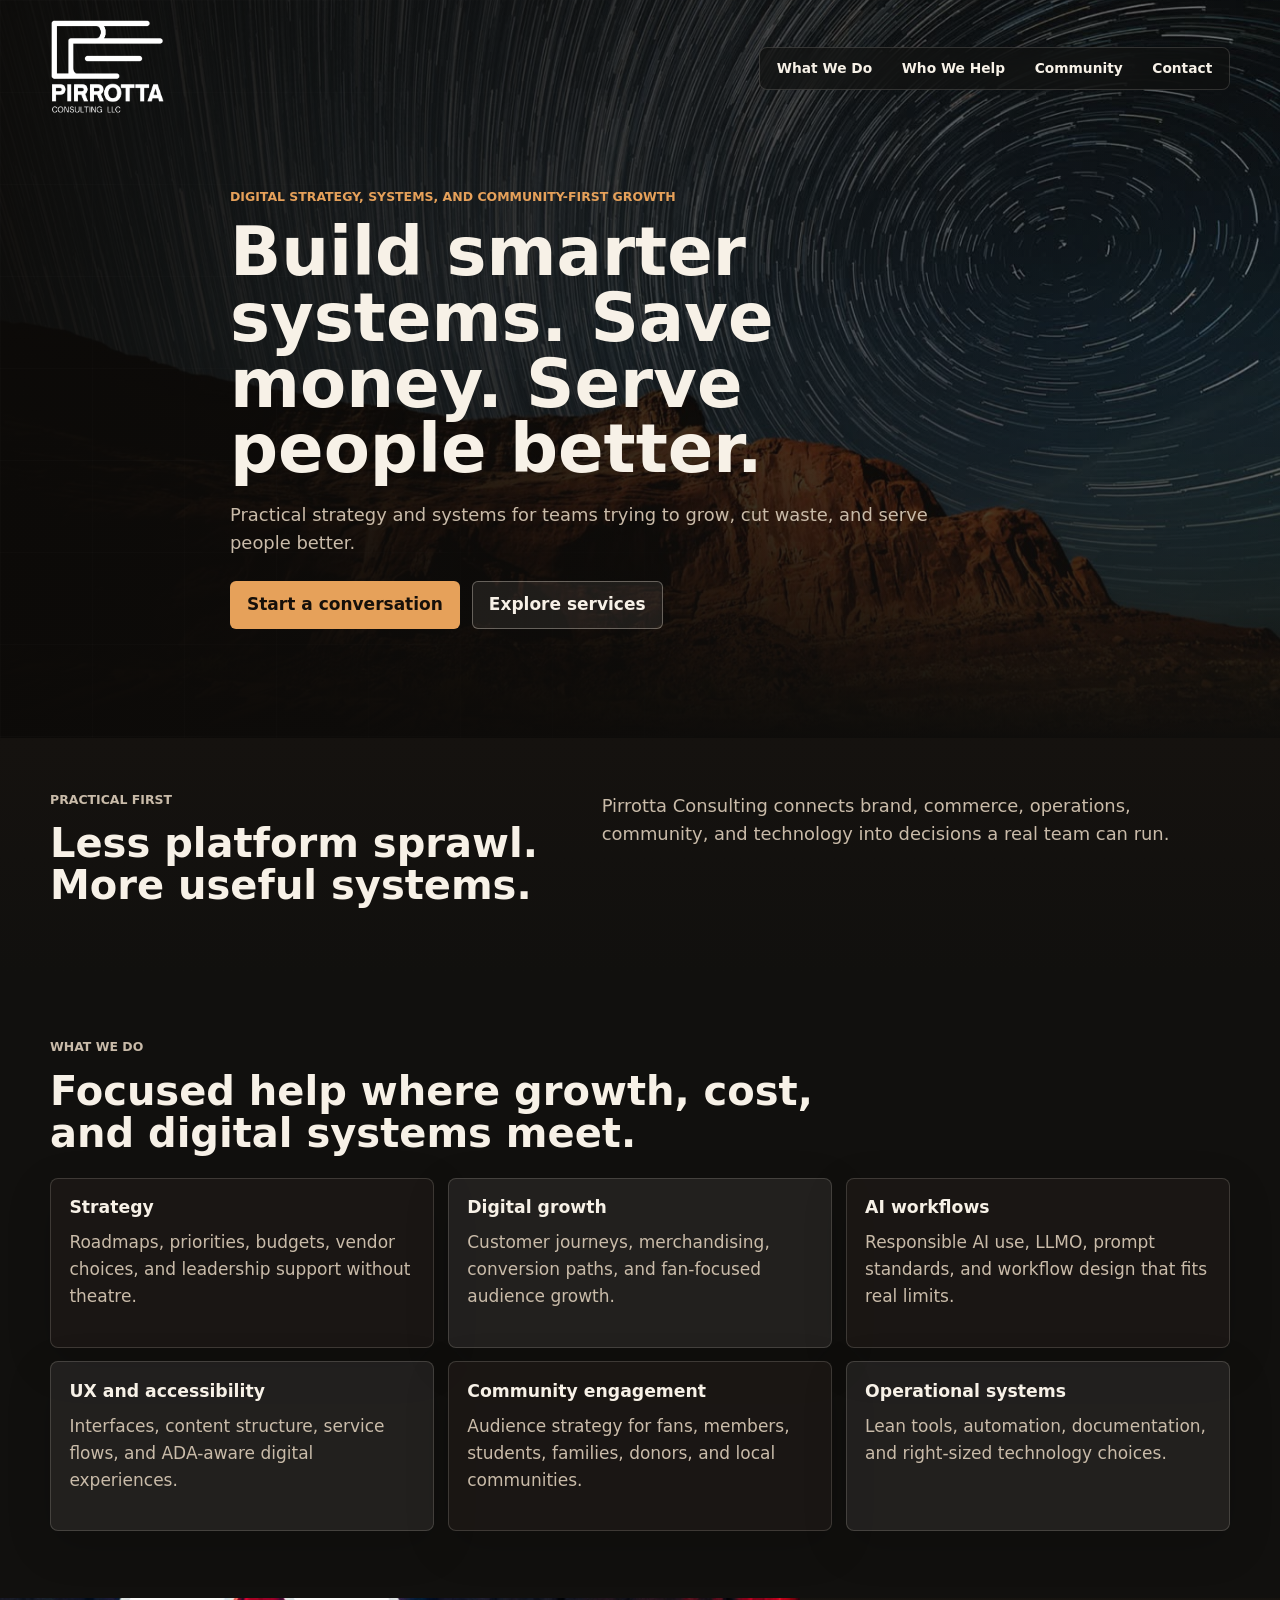
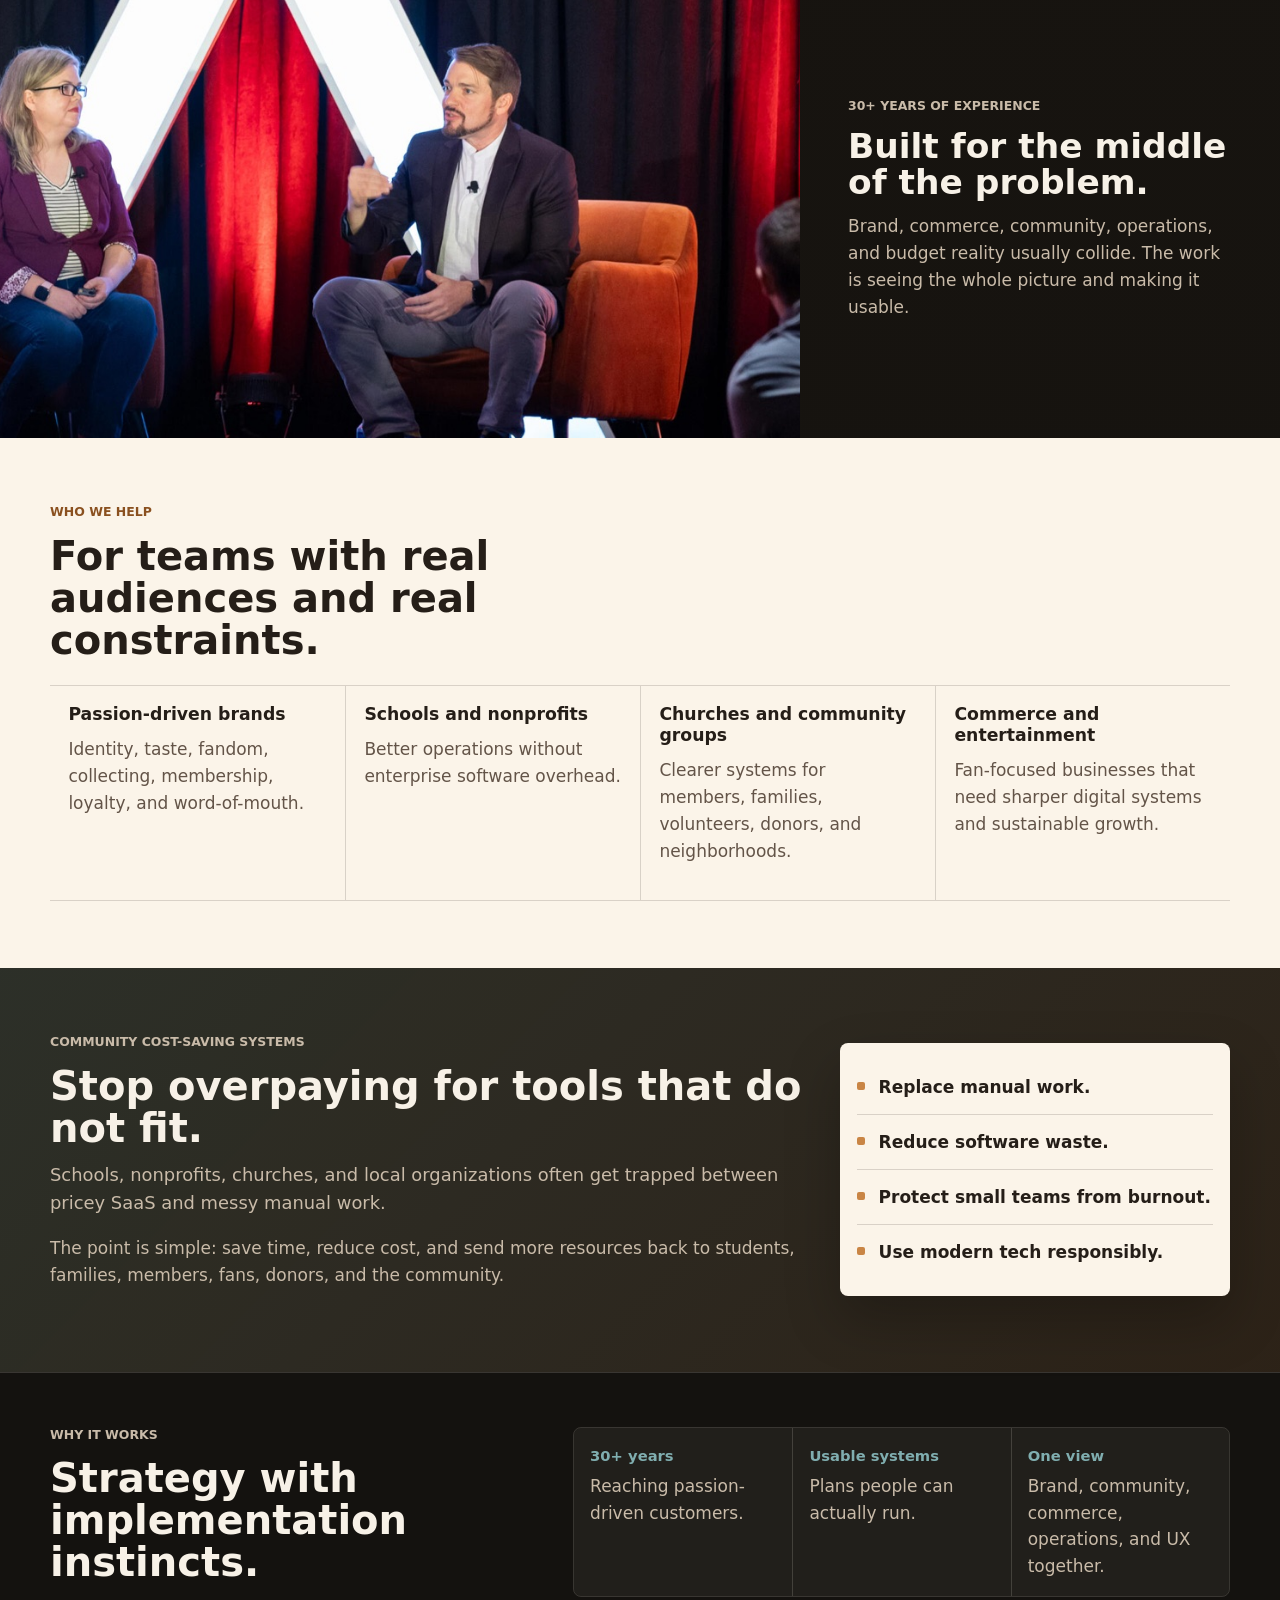
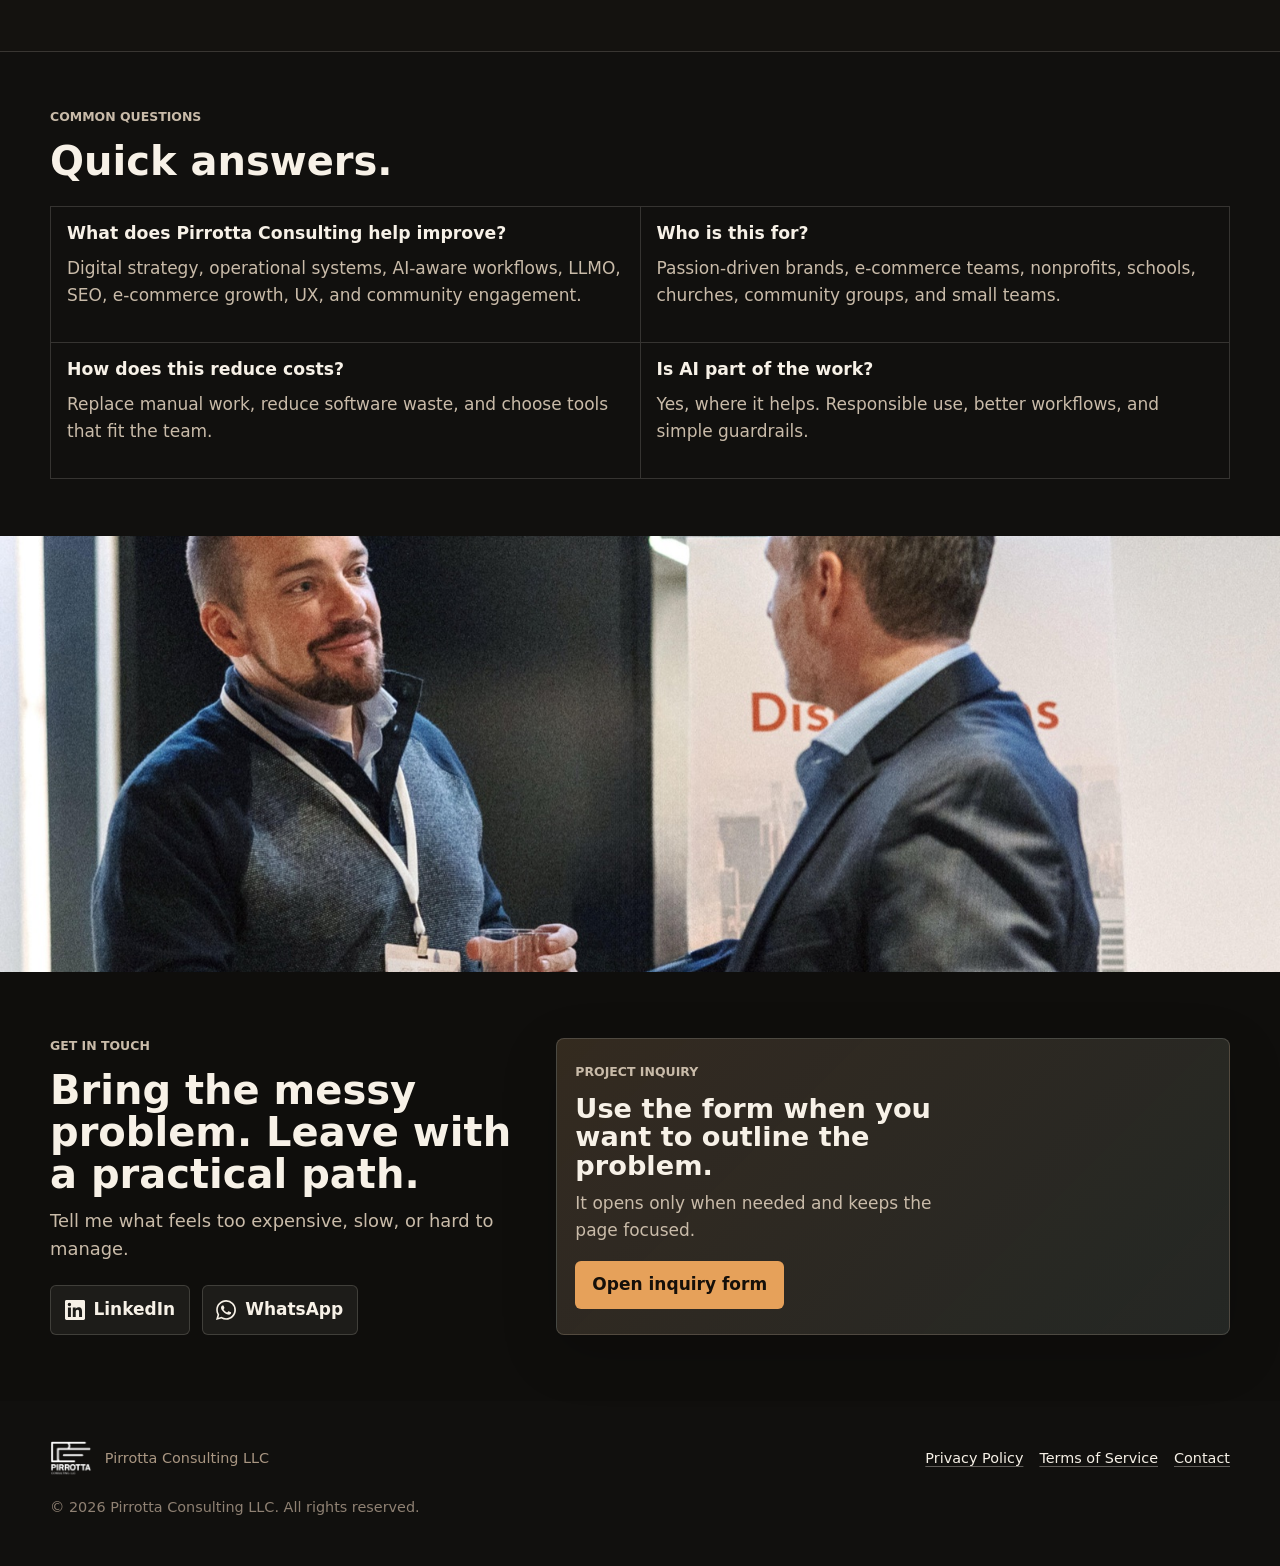
==== commit d982e509: "Switch consent provider to Secret and Safe" ====
--- a/index.html
+++ b/index.html
@@ -27,7 +27,7 @@
     <link rel="icon" type="image/png" href="assets/images/favicon.png">
     <link rel="apple-touch-icon" href="assets/images/apple-touch-icon.png">
     <link rel="stylesheet" href="assets/css/styles.css?v=20260520-3">
-    <script src="assets/js/consent.js?v=20260520-1" defer></script>
+    <script src="assets/js/consent-loader.js?v=20260523-1" defer></script>
     <script src="assets/js/main.js?v=20260518-7" defer></script>
     <script type="application/ld+json">
       {
--- a/assets/css/styles.css
+++ b/assets/css/styles.css
@@ -153,6 +153,105 @@
   background-size: cover;
 }
 
+.not-found-page {
+  min-height: 100svh;
+  background: var(--black);
+}
+
+.not-found-hero {
+  position: relative;
+  display: grid;
+  align-items: center;
+  min-height: 86svh;
+  overflow: hidden;
+  isolation: isolate;
+  padding: 9rem 1rem 4rem;
+}
+
+.not-found-hero__media {
+  position: absolute;
+  inset: 0;
+  z-index: -2;
+  background-image:
+    linear-gradient(90deg, rgba(12, 10, 8, 0.98) 0%, rgba(12, 10, 8, 0.82) 48%, rgba(12, 10, 8, 0.38) 100%),
+    linear-gradient(180deg, rgba(12, 10, 8, 0.2) 0%, #11100e 100%),
+    url("../images/site-background.jpg");
+  background-position: center, center, center right;
+  background-size: cover;
+}
+
+.not-found-hero::after {
+  content: "";
+  position: absolute;
+  inset: 0;
+  z-index: -1;
+  background-image:
+    linear-gradient(rgba(255, 255, 255, 0.045) 1px, transparent 1px),
+    linear-gradient(90deg, rgba(255, 255, 255, 0.035) 1px, transparent 1px);
+  background-size: 92px 92px;
+  mask-image: linear-gradient(90deg, #000 0%, transparent 70%);
+  opacity: 0.32;
+}
+
+.not-found-content {
+  width: min(100%, var(--max));
+  max-width: 760px;
+  margin: 0 auto;
+}
+
+.error-code {
+  margin: 0 0 0.7rem;
+  color: rgba(230, 161, 90, 0.28);
+  font-size: clamp(4.6rem, 16vw, 10rem);
+  font-weight: 900;
+  letter-spacing: 0;
+  line-height: 0.82;
+}
+
+.lost-line {
+  max-width: 680px;
+  margin-bottom: 0.9rem;
+  color: var(--copper-strong);
+  font-size: 1.18rem;
+  font-weight: 900;
+  line-height: 1.35;
+}
+
+.not-found-panel {
+  width: min(100%, 640px);
+  margin-top: 2rem;
+  padding-top: 1rem;
+  border-top: 1px solid rgba(247, 241, 231, 0.16);
+}
+
+.not-found-panel p {
+  margin: 0 0 0.65rem;
+  color: var(--soft);
+  font-size: 0.86rem;
+  font-weight: 900;
+  text-transform: uppercase;
+}
+
+.not-found-routes {
+  display: flex;
+  flex-wrap: wrap;
+  gap: 0.6rem;
+}
+
+.not-found-routes a {
+  padding: 0.5rem 0.72rem;
+  border: 1px solid rgba(247, 241, 231, 0.2);
+  border-radius: 6px;
+  color: var(--ink);
+  font-size: 0.88rem;
+  font-weight: 800;
+  text-decoration: none;
+}
+
+.not-found-routes a:hover {
+  background: rgba(247, 241, 231, 0.08);
+}
+
 .hero::after {
   content: "";
   position: absolute;
